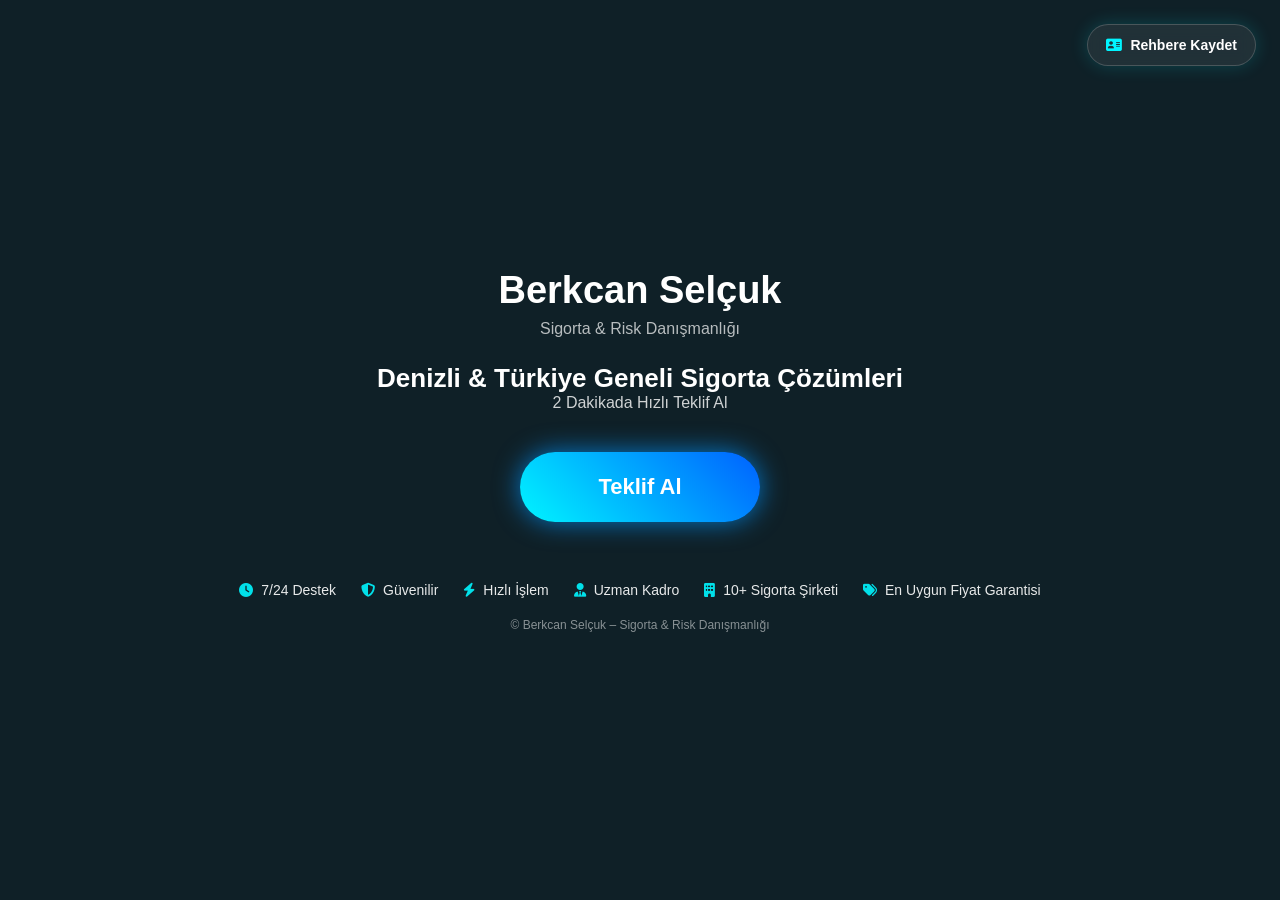
==== index.html @ ac61e5ea "Update index.html" ====
﻿<!DOCTYPE html>
<html lang="tr">
<head>
<meta charset="UTF-8">
<meta name="viewport" content="width=device-width, initial-scale=1.0">
<title>Denizli Sigorta | Berkcan Selçuk</title>

<link rel="stylesheet" href="https://cdnjs.cloudflare.com/ajax/libs/font-awesome/6.5.0/css/all.min.css">

<!-- FACEBOOK PIXEL -->
<script>
!function(f,b,e,v,n,t,s){
if(f.fbq)return;n=f.fbq=function(){n.callMethod?
n.callMethod.apply(n,arguments):n.queue.push(arguments)};
if(!f._fbq)f._fbq=n;n.push=n;n.loaded=!0;n.version='2.0';
n.queue=[];t=b.createElement(e);t.async=!0;
t.src=v;s=b.getElementsByTagName(e)[0];
s.parentNode.insertBefore(t,s)
}(window, document,'script','https://connect.facebook.net/en_US/fbevents.js');

fbq('init', '1232363979021856');
fbq('track', 'PageView');
</script>

<style>
*{margin:0;padding:0;box-sizing:border-box;font-family:'Segoe UI',sans-serif;}
body{
background:#0f2027;
color:#fff;
min-height:100vh;
display:flex;
align-items:center;
justify-content:center;
text-align:center;
overflow:hidden;
}

body::before{
content:"";
position:fixed;
width:200%;
height:200%;
background:url("https://www.transparenttextures.com/patterns/stardust.png");
animation:moveStars 60s linear infinite;
opacity:0.15;
z-index:-1;
}

@keyframes moveStars{
from{transform:translate(0,0);}
to{transform:translate(-500px,-500px);}
}

.container{max-width:850px;padding:20px;}
h1{font-size:38px;margin-bottom:8px;}
.subtitle{opacity:0.7;margin-bottom:25px;}
.main-text{font-size:26px;font-weight:600;}
.small-text{opacity:0.8;margin-bottom:40px;}

.cta{
background:linear-gradient(45deg,#00f5ff,#0061ff);
padding:22px 78px;
border-radius:50px;
font-size:22px;
font-weight:bold;
border:none;
cursor:pointer;
color:white;
box-shadow:0 0 26px rgba(0,150,255,0.75);
animation:pulse 2s infinite;
transition:0.3s;
}

.cta:hover{
transform:translateY(-2px);
box-shadow:0 0 44px rgba(0,150,255,1);
}

@keyframes pulse{
0%{box-shadow:0 0 20px rgba(0,150,255,0.6);}
50%{box-shadow:0 0 40px rgba(0,150,255,1);}
100%{box-shadow:0 0 20px rgba(0,150,255,0.6);}
}

.features{
margin-top:60px;
display:flex;
flex-wrap:wrap;
gap:25px;
justify-content:center;
font-size:14px;
opacity:0.9;
}

.feature i{color:#00f5ff;margin-right:8px;}

.contact{
margin-top:60px;
display:flex;
flex-direction:column;
gap:12px;
font-size:14px;
}

.contact a{
background:rgba(255,255,255,0.08);
padding:10px;
border-radius:12px;
text-decoration:none;
color:#fff;
transition:0.3s;
}

.contact a:hover{
background:rgba(255,255,255,0.2);
}

footer{
margin-top:20px;
opacity:0.5;
font-size:12px;
}

/* MODAL */
.modal{
display:none;
position:fixed;
top:0;left:0;
width:100%;height:100%;
background:rgba(0,0,0,0.7);
backdrop-filter:blur(8px);
justify-content:center;
align-items:center;
z-index:999;
}

.modal-content{
background:rgba(255,255,255,0.08);
padding:40px;
border-radius:25px;
width:90%;
max-width:500px;
animation:fadeIn 0.3s ease;
}

@keyframes fadeIn{
from{opacity:0;transform:scale(0.9);}
to{opacity:1;transform:scale(1);}
}

.options{
display:grid;
gap:12px;
margin-bottom:20px;
}

.option{
background:rgba(255,255,255,0.1);
padding:12px;
border-radius:12px;
cursor:pointer;
transition:0.3s;
}

.option:hover{
background:rgba(255,255,255,0.25);
}

form{
display:none;
flex-direction:column;
gap:12px;
}

input,button{
padding:10px;
border-radius:10px;
border:none;
}

input{
background:rgba(255,255,255,0.1);
color:#fff;
}

form button{
background:#00c6ff;
color:#fff;
font-weight:bold;
cursor:pointer;
}

.action-buttons{
display:flex;
justify-content:center;
align-items:center;
}

.save-contact{
position:fixed;
top:24px;
right:24px;
z-index:10;
background:rgba(255,255,255,0.08);
padding:12px 18px;
border-radius:50px;
font-size:14px;
font-weight:bold;
color:#fff;
text-decoration:none;
border:1px solid rgba(255,255,255,0.18);
box-shadow:0 0 18px rgba(0,245,255,0.18);
transition:0.3s;
backdrop-filter:blur(8px);
}

.save-contact:hover{
background:rgba(255,255,255,0.2);
box-shadow:0 0 26px rgba(0,245,255,0.3);
}

.save-contact i{margin-right:8px;color:#00f5ff;}

@media(max-width:600px){
h1{font-size:32px;}
.main-text{font-size:22px;}
.cta{width:100%;max-width:300px;padding:18px 22px;}
.save-contact{top:14px;right:14px;padding:10px 14px;font-size:13px;}
.features{margin-top:42px;gap:16px;}
}
</style>
</head>

<body>

<a class="save-contact" href="berkcan-selcuk.vcf" type="text/vcard"><i class="fa-solid fa-address-card"></i>Rehbere Kaydet</a>

<div class="container">
<h1>Berkcan Selçuk</h1>
<div class="subtitle">Sigorta & Risk Danışmanlığı</div>
<div class="main-text">Denizli & Türkiye Geneli Sigorta Çözümleri</div>
<div class="small-text">2 Dakikada Hızlı Teklif Al</div>

<div class="action-buttons">
<button class="cta" onclick="openModal()">Teklif Al</button>
</div>

<div class="features">
<div class="feature"><i class="fa-solid fa-clock"></i>7/24 Destek</div>
<div class="feature"><i class="fa-solid fa-shield-halved"></i>Güvenilir</div>
<div class="feature"><i class="fa-solid fa-bolt"></i>Hızlı İşlem</div>
<div class="feature"><i class="fa-solid fa-user-tie"></i>Uzman Kadro</div>
<div class="feature"><i class="fa-solid fa-building"></i>10+ Sigorta Şirketi</div>
<div class="feature"><i class="fa-solid fa-tags"></i>En Uygun Fiyat Garantisi</div>
</div>

<footer>© Berkcan Selçuk – Sigorta & Risk Danışmanlığı</footer>
</div>

<div class="modal" id="modal">
<div class="modal-content">
<h2>Sigorta Türü Seçin</h2>

<div class="options" id="options">
<div class="option" onclick="selectType('Trafik Sigortası')">Trafik</div>
<div class="option" onclick="selectType('Kasko Sigortası')">Kasko</div>
<div class="option" onclick="selectType('Sağlık Sigortası')">Sağlık</div>
<div class="option" onclick="selectType('DASK Sigortası')">DASK</div>
<div class="option" onclick="selectType('Konut Sigortası')">Konut</div>
<div class="option" onclick="selectType('İşyeri Sigortası')">İşyeri</div>
<div class="option" onclick="selectType('Seyahat Sigortası')">Seyahat</div>
</div>

<form id="quoteForm">
<input type="text" id="type" readonly>
<input type="text" id="name" placeholder="Ad Soyad" required>
<input type="tel" id="phone" placeholder="Telefon" required>
<button type="submit">Teklif Gönder</button>
</form>

</div>
</div>

<script>
function openModal(){
document.getElementById("modal").style.display="flex";
}

function selectType(type){
document.getElementById("options").style.display="none";
document.getElementById("quoteForm").style.display="flex";
document.getElementById("type").value=type;
}

document.getElementById("quoteForm").addEventListener("submit",function(e){
e.preventDefault();

let data={
type:document.getElementById("type").value,
name:document.getElementById("name").value,
phone:document.getElementById("phone").value
};

fetch("https://script.google.com/macros/s/AKfycbxEnm7UwTth16zy5wsBfhvTkRuZJsjI1nfrA83HjV_K-Wl0Uk2iXB3iM0anCs28FDVy/exec",{
method:"POST",
mode:"no-cors",
body:JSON.stringify(data)
});

if(typeof fbq === "function"){
fbq('track','Lead');
}

alert("Talebiniz alındı. En kısa sürede dönüş yapılacaktır.");

window.location.href =
"https://wa.me/905459173353?text=" +
encodeURIComponent(data.type + " teklifi almak istiyorum. Ad Soyad: " + data.name + " Telefon: " + data.phone);
});
</script>

</body>
</html>
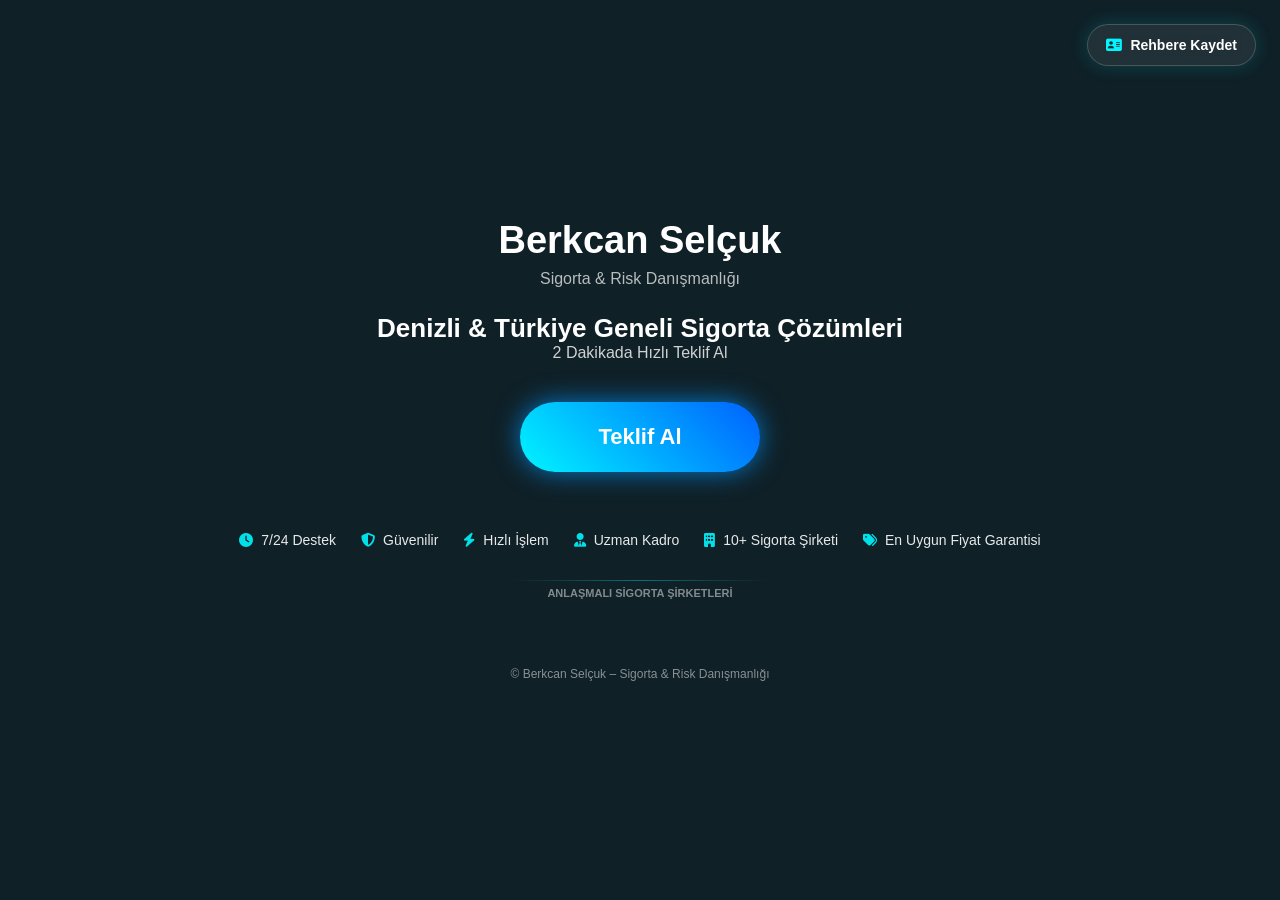
==== commit a07b0514: "Update index.html" ====
--- a/index.html
+++ b/index.html
@@ -194,6 +194,105 @@
 display:flex;
 justify-content:center;
 align-items:center;
+}
+
+.partners{
+margin:32px auto 0;
+width:min(560px,92vw);
+position:relative;
+display:grid;
+justify-items:center;
+gap:6px;
+}
+
+.partners::before{
+content:"";
+width:min(260px,70vw);
+height:1px;
+background:linear-gradient(90deg,rgba(0,245,255,0),rgba(0,245,255,0.38),rgba(0,245,255,0));
+}
+
+.partners strong{
+font-size:11px;
+font-weight:700;
+letter-spacing:0;
+text-transform:uppercase;
+color:rgba(255,255,255,0.48);
+}
+
+.partner-rotator{
+position:relative;
+width:min(390px,90vw);
+height:42px;
+overflow:hidden;
+}
+
+.partner-name{
+position:absolute;
+inset:0;
+display:flex;
+align-items:center;
+justify-content:center;
+font-size:23px;
+font-weight:800;
+letter-spacing:0;
+color:rgba(255,255,255,0.88);
+opacity:0;
+transform:translateY(10px);
+animation:partnerFade 30s infinite;
+}
+
+.partner-name::after{
+content:"";
+position:absolute;
+left:50%;
+bottom:3px;
+width:76px;
+height:2px;
+border-radius:999px;
+background:currentColor;
+opacity:0.56;
+transform:translateX(-50%) scaleX(0.72);
+}
+
+.partner-allianz{color:#007ab3;text-shadow:0 0 14px rgba(0,122,179,0.28);}
+.partner-axa{color:#2f5bea;text-shadow:0 0 14px rgba(47,91,234,0.3);}
+.partner-corpus{color:#6676d8;text-shadow:0 0 14px rgba(102,118,216,0.24);}
+.partner-doga{color:#2fbd68;text-shadow:0 0 14px rgba(47,189,104,0.24);}
+.partner-emaa{color:#cfd8e3;text-shadow:0 0 14px rgba(207,216,227,0.16);}
+.partner-ethica{color:#e84558;text-shadow:0 0 14px rgba(232,69,88,0.24);}
+.partner-hdi{color:#20b36d;text-shadow:0 0 14px rgba(32,179,109,0.24);}
+.partner-hepiyi{color:#a973ff;text-shadow:0 0 14px rgba(169,115,255,0.24);}
+.partner-quick{color:#ef3456;text-shadow:0 0 14px rgba(239,52,86,0.24);}
+.partner-sompo{color:#f47c20;text-shadow:0 0 14px rgba(244,124,32,0.24);}
+.partner-ray{color:#3f8ee8;text-shadow:0 0 14px rgba(63,142,232,0.24);}
+.partner-turkiye{color:#18b6a3;text-shadow:0 0 14px rgba(24,182,163,0.24);}
+.partner-unico{color:#df4e95;text-shadow:0 0 14px rgba(223,78,149,0.22);}
+.partner-zurich{color:#4f9cf0;text-shadow:0 0 14px rgba(79,156,240,0.24);}
+.partner-anadolu{color:#00a7c8;text-shadow:0 0 14px rgba(0,167,200,0.24);}
+
+.partner-name:nth-child(1){animation-delay:0s;}
+.partner-name:nth-child(2){animation-delay:2s;}
+.partner-name:nth-child(3){animation-delay:4s;}
+.partner-name:nth-child(4){animation-delay:6s;}
+.partner-name:nth-child(5){animation-delay:8s;}
+.partner-name:nth-child(6){animation-delay:10s;}
+.partner-name:nth-child(7){animation-delay:12s;}
+.partner-name:nth-child(8){animation-delay:14s;}
+.partner-name:nth-child(9){animation-delay:16s;}
+.partner-name:nth-child(10){animation-delay:18s;}
+.partner-name:nth-child(11){animation-delay:20s;}
+.partner-name:nth-child(12){animation-delay:22s;}
+.partner-name:nth-child(13){animation-delay:24s;}
+.partner-name:nth-child(14){animation-delay:26s;}
+.partner-name:nth-child(15){animation-delay:28s;}
+
+@keyframes partnerFade{
+0%{opacity:0;filter:blur(3px);transform:translateY(10px);}
+3%{opacity:1;filter:blur(0);transform:translateY(0);}
+6%{opacity:1;filter:blur(0);transform:translateY(0);}
+9%{opacity:0;filter:blur(3px);transform:translateY(-10px);}
+100%{opacity:0;filter:blur(3px);transform:translateY(-10px);}
 }
 
 .save-contact{
@@ -227,13 +326,18 @@
 .cta{width:100%;max-width:300px;padding:18px 22px;}
 .save-contact{top:14px;right:14px;padding:10px 14px;font-size:13px;}
 .features{margin-top:42px;gap:16px;}
+.partners{margin-top:26px;gap:5px;}
+.partners strong{font-size:10px;}
+.partner-rotator{height:38px;}
+.partner-name{font-size:19px;}
+.partner-name::after{bottom:2px;width:64px;}
 }
 </style>
 </head>
 
 <body>
 
-<a class="save-contact" href="berkcan-selcuk.vcf" type="text/vcard"><i class="fa-solid fa-address-card"></i>Rehbere Kaydet</a>
+<a class="save-contact" href="data:text/vcard;charset=utf-8,BEGIN:VCARD%0AVERSION:3.0%0AN:Sel%C3%A7uk;Berkcan;;;%0AFN:Berkcan%20Sel%C3%A7uk%0AORG:Berkcan%20Sigorta%0ATITLE:Sigortac%C4%B1%0ATEL;TYPE=CELL,VOICE:+905459173353%0AURL:https://berkcansigorta.com%0ANOTE:Sigortac%C4%B1%0AEND:VCARD" type="text/vcard"><i class="fa-solid fa-address-card"></i>Rehbere Kaydet</a>
 
 <div class="container">
 <h1>Berkcan Selçuk</h1>
@@ -252,6 +356,27 @@
 <div class="feature"><i class="fa-solid fa-user-tie"></i>Uzman Kadro</div>
 <div class="feature"><i class="fa-solid fa-building"></i>10+ Sigorta Şirketi</div>
 <div class="feature"><i class="fa-solid fa-tags"></i>En Uygun Fiyat Garantisi</div>
+</div>
+
+<div class="partners" aria-label="Anlaşmalı sigorta şirketleri">
+<strong>Anlaşmalı Sigorta Şirketleri</strong>
+<div class="partner-rotator">
+<span class="partner-name partner-allianz">Allianz Sigorta</span>
+<span class="partner-name partner-axa">AXA Sigorta</span>
+<span class="partner-name partner-corpus">Corpus Sigorta</span>
+<span class="partner-name partner-doga">Doğa Sigorta</span>
+<span class="partner-name partner-emaa">Emaa Sigorta</span>
+<span class="partner-name partner-ethica">Ethica Sigorta</span>
+<span class="partner-name partner-hdi">HDI Sigorta</span>
+<span class="partner-name partner-hepiyi">Hepiyi Sigorta</span>
+<span class="partner-name partner-quick">Quick Sigorta</span>
+<span class="partner-name partner-sompo">Sompo Sigorta</span>
+<span class="partner-name partner-ray">Ray Sigorta</span>
+<span class="partner-name partner-turkiye">Türkiye Katılım</span>
+<span class="partner-name partner-unico">Unico Sigorta</span>
+<span class="partner-name partner-zurich">Zurich Sigorta</span>
+<span class="partner-name partner-anadolu">Anadolu Sigorta</span>
+</div>
 </div>
 
 <footer>© Berkcan Selçuk – Sigorta & Risk Danışmanlığı</footer>
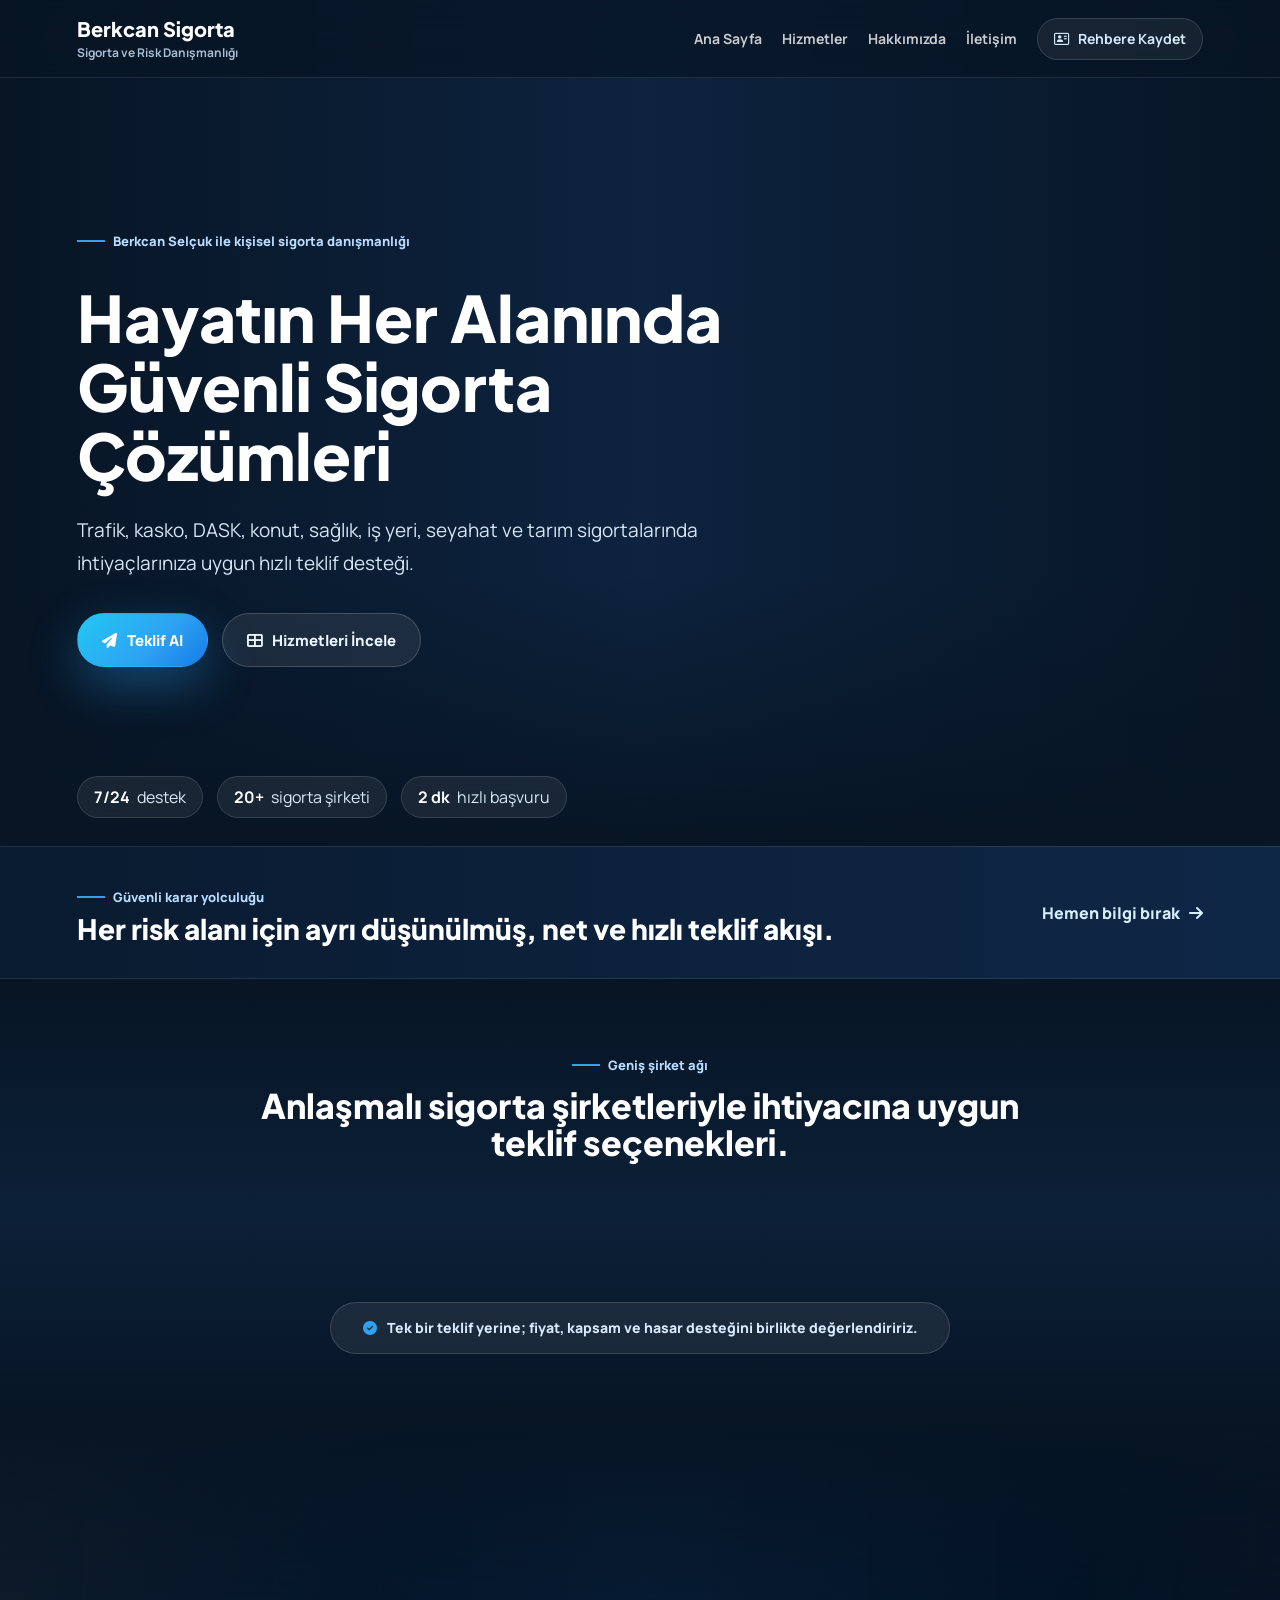
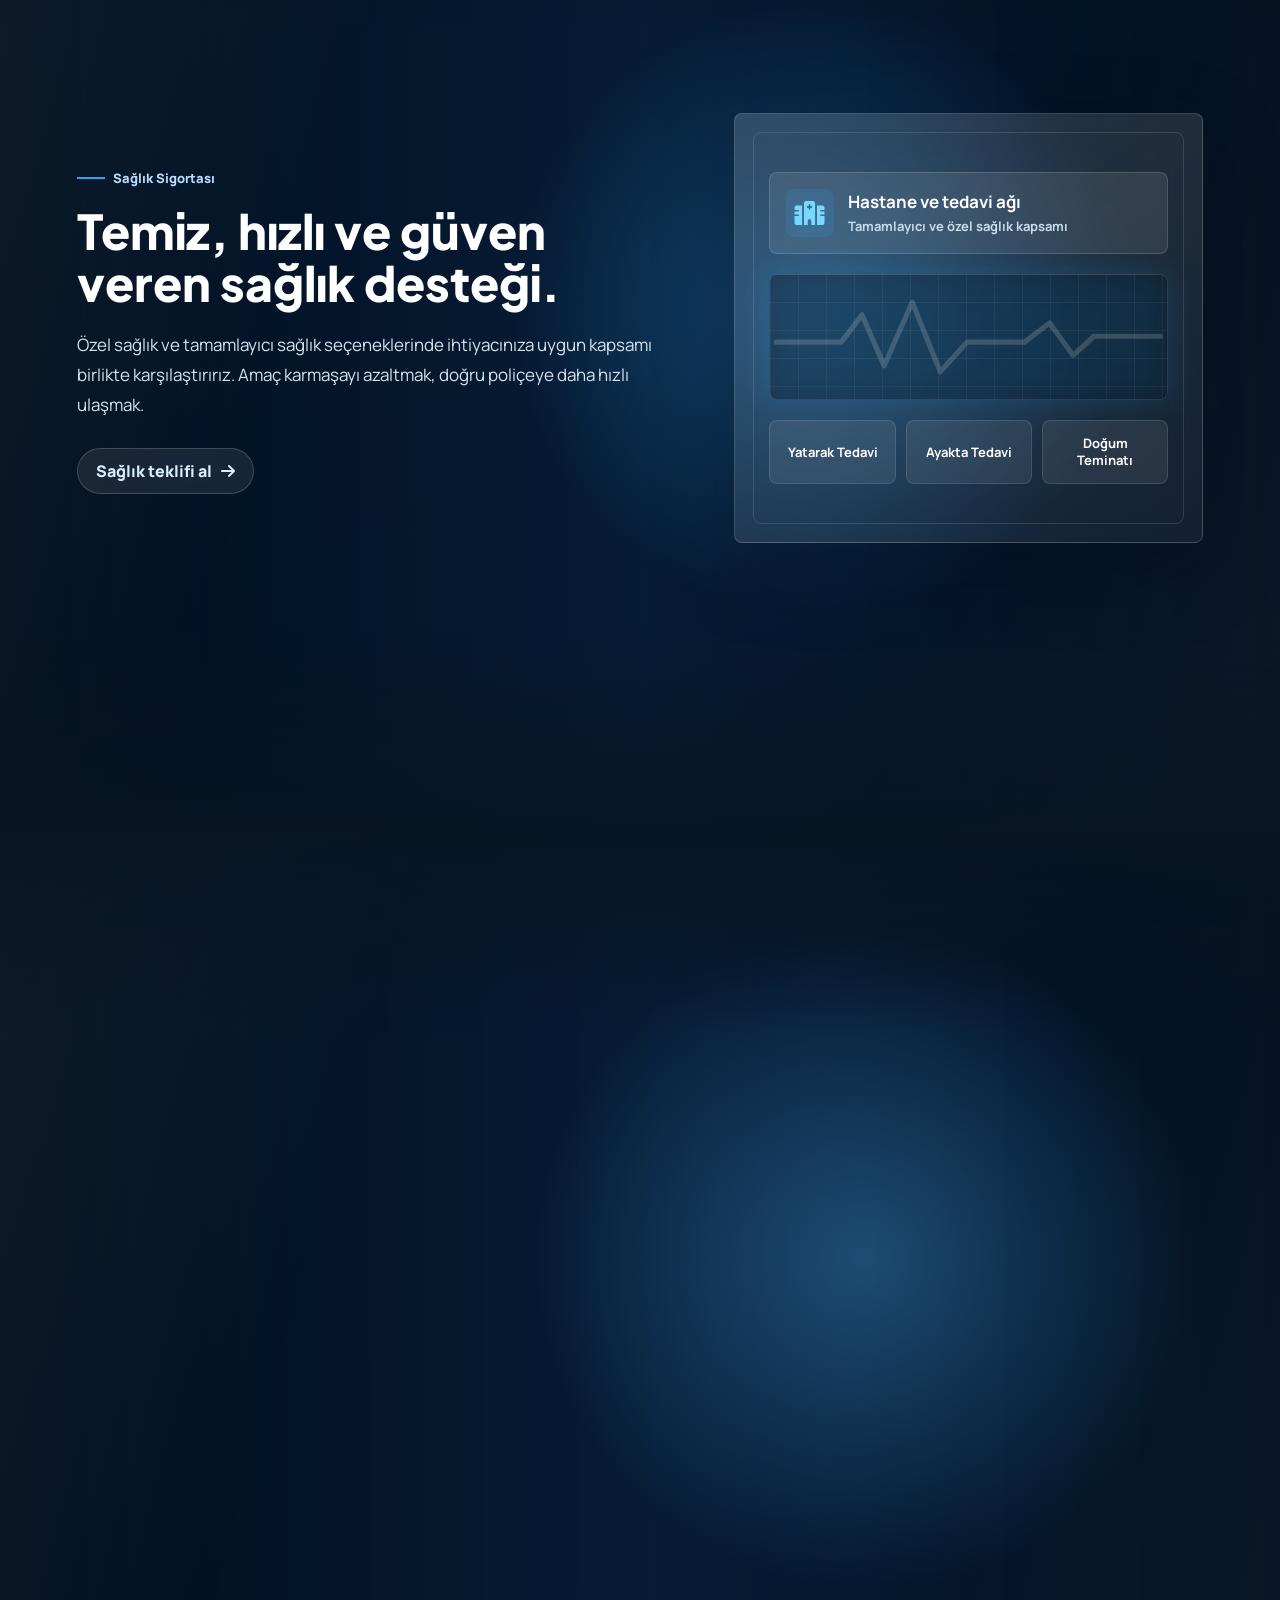
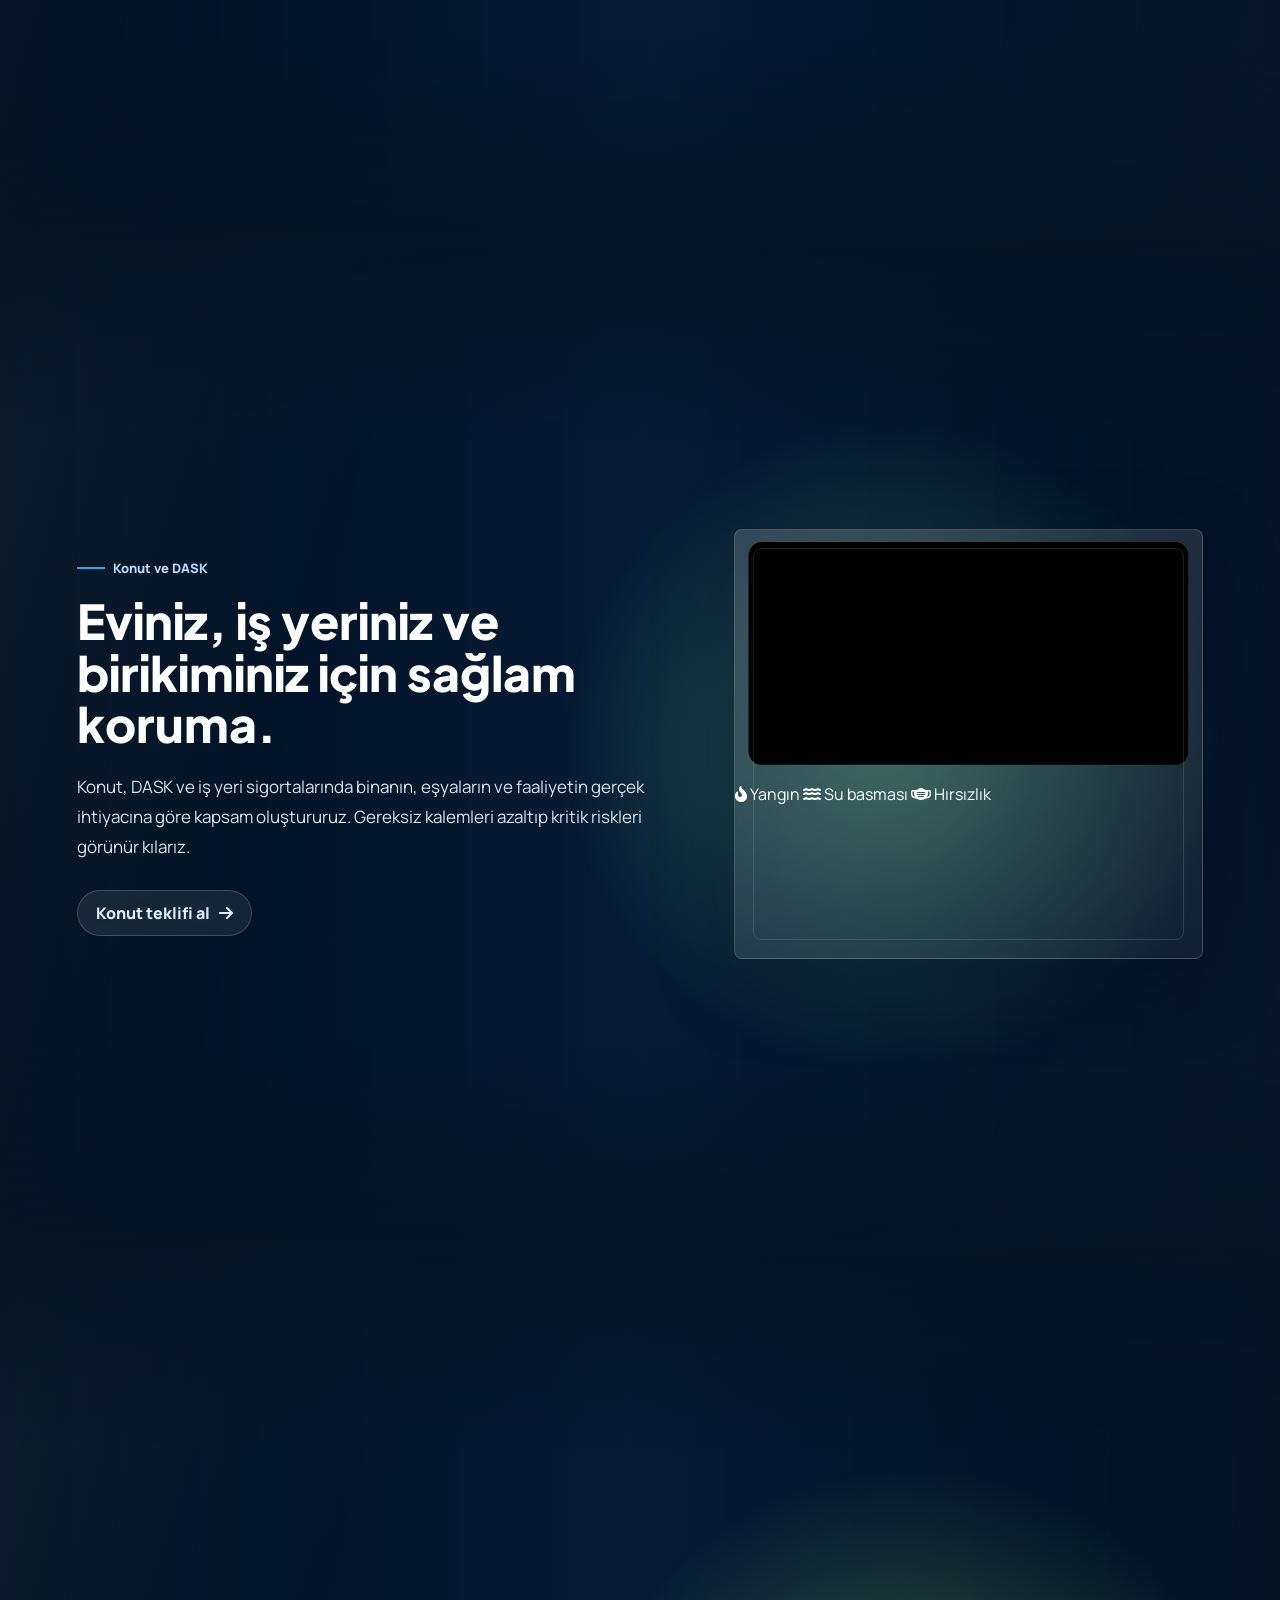
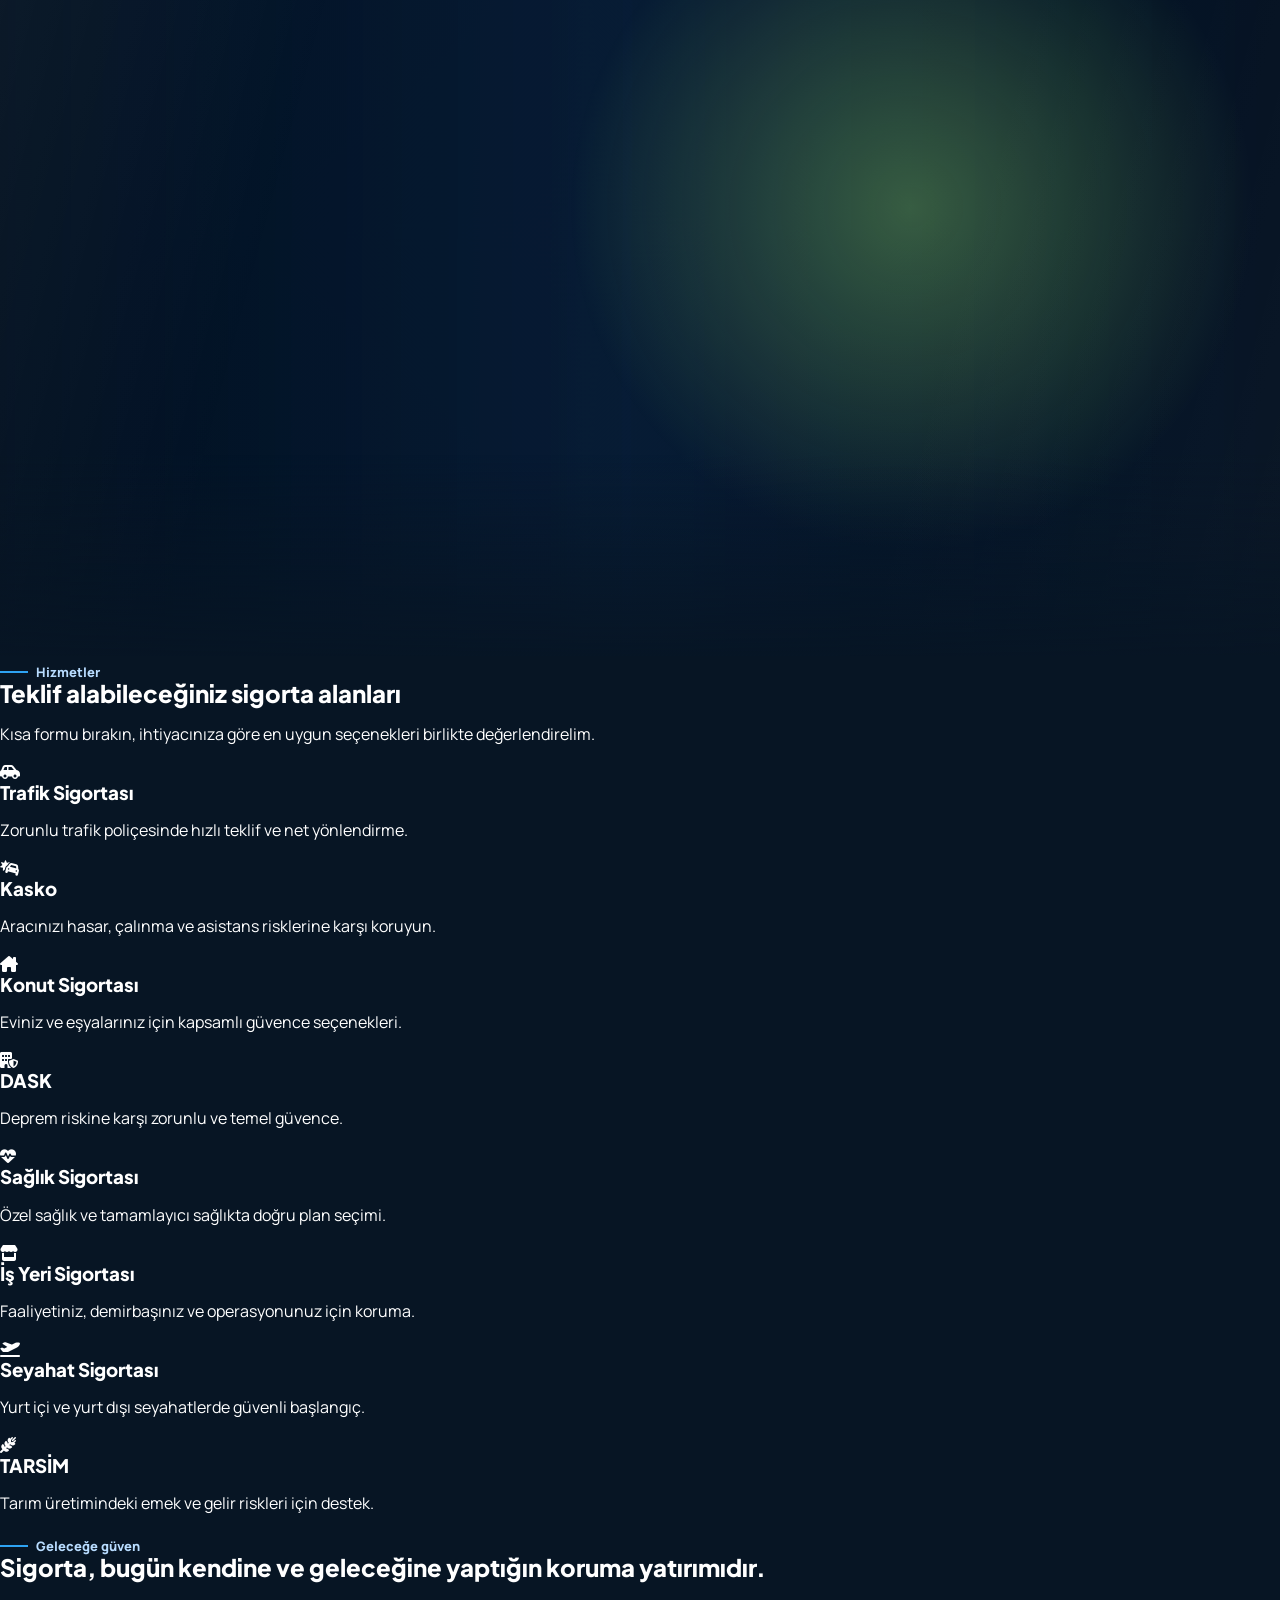
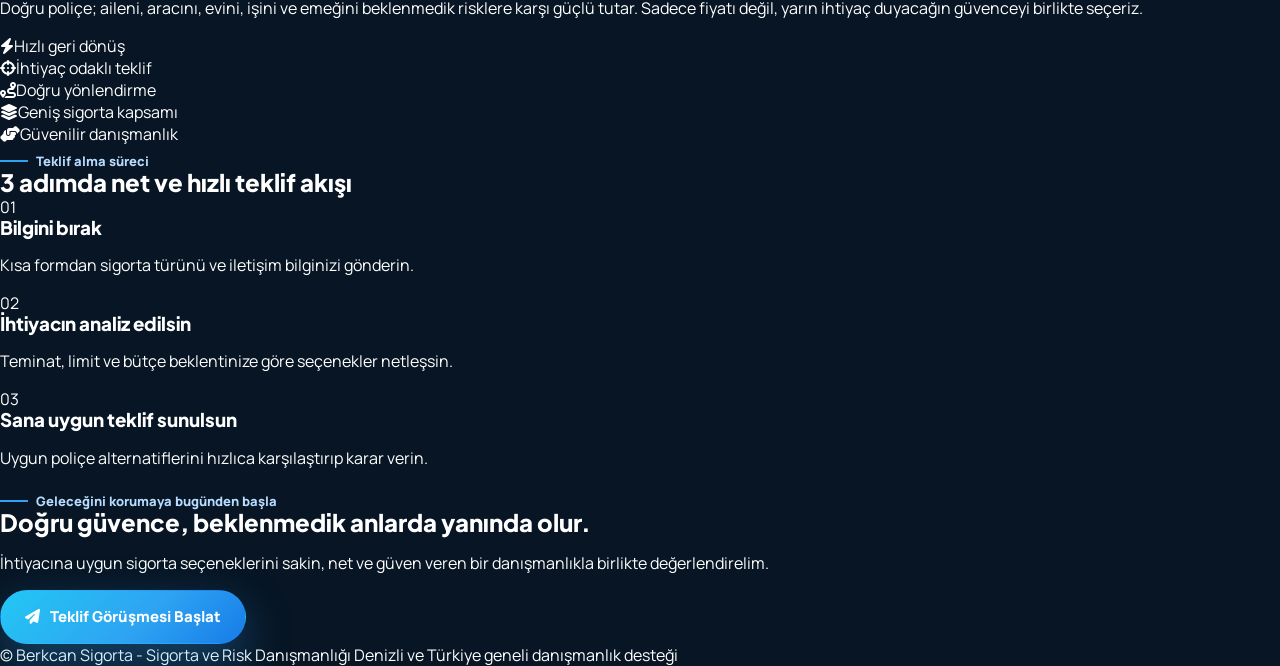
==== commit c05735e3: "Premium Berkcan Sigorta sitesini yayına al" ====
--- a/index.html
+++ b/index.html
@@ -1,448 +1,364 @@
-﻿<!DOCTYPE html>
-<html lang="tr">
+<!DOCTYPE html>
+<html lang="tr" class="no-js">
 <head>
-<meta charset="UTF-8">
-<meta name="viewport" content="width=device-width, initial-scale=1.0">
-<title>Denizli Sigorta | Berkcan Selçuk</title>
-
-<link rel="stylesheet" href="https://cdnjs.cloudflare.com/ajax/libs/font-awesome/6.5.0/css/all.min.css">
-
-<!-- FACEBOOK PIXEL -->
-<script>
-!function(f,b,e,v,n,t,s){
-if(f.fbq)return;n=f.fbq=function(){n.callMethod?
-n.callMethod.apply(n,arguments):n.queue.push(arguments)};
-if(!f._fbq)f._fbq=n;n.push=n;n.loaded=!0;n.version='2.0';
-n.queue=[];t=b.createElement(e);t.async=!0;
-t.src=v;s=b.getElementsByTagName(e)[0];
-s.parentNode.insertBefore(t,s)
-}(window, document,'script','https://connect.facebook.net/en_US/fbevents.js');
-
-fbq('init', '1232363979021856');
-fbq('track', 'PageView');
-</script>
-
-<style>
-*{margin:0;padding:0;box-sizing:border-box;font-family:'Segoe UI',sans-serif;}
-body{
-background:#0f2027;
-color:#fff;
-min-height:100vh;
-display:flex;
-align-items:center;
-justify-content:center;
-text-align:center;
-overflow:hidden;
-}
-
-body::before{
-content:"";
-position:fixed;
-width:200%;
-height:200%;
-background:url("https://www.transparenttextures.com/patterns/stardust.png");
-animation:moveStars 60s linear infinite;
-opacity:0.15;
-z-index:-1;
-}
-
-@keyframes moveStars{
-from{transform:translate(0,0);}
-to{transform:translate(-500px,-500px);}
-}
-
-.container{max-width:850px;padding:20px;}
-h1{font-size:38px;margin-bottom:8px;}
-.subtitle{opacity:0.7;margin-bottom:25px;}
-.main-text{font-size:26px;font-weight:600;}
-.small-text{opacity:0.8;margin-bottom:40px;}
-
-.cta{
-background:linear-gradient(45deg,#00f5ff,#0061ff);
-padding:22px 78px;
-border-radius:50px;
-font-size:22px;
-font-weight:bold;
-border:none;
-cursor:pointer;
-color:white;
-box-shadow:0 0 26px rgba(0,150,255,0.75);
-animation:pulse 2s infinite;
-transition:0.3s;
-}
-
-.cta:hover{
-transform:translateY(-2px);
-box-shadow:0 0 44px rgba(0,150,255,1);
-}
-
-@keyframes pulse{
-0%{box-shadow:0 0 20px rgba(0,150,255,0.6);}
-50%{box-shadow:0 0 40px rgba(0,150,255,1);}
-100%{box-shadow:0 0 20px rgba(0,150,255,0.6);}
-}
-
-.features{
-margin-top:60px;
-display:flex;
-flex-wrap:wrap;
-gap:25px;
-justify-content:center;
-font-size:14px;
-opacity:0.9;
-}
-
-.feature i{color:#00f5ff;margin-right:8px;}
-
-.contact{
-margin-top:60px;
-display:flex;
-flex-direction:column;
-gap:12px;
-font-size:14px;
-}
-
-.contact a{
-background:rgba(255,255,255,0.08);
-padding:10px;
-border-radius:12px;
-text-decoration:none;
-color:#fff;
-transition:0.3s;
-}
-
-.contact a:hover{
-background:rgba(255,255,255,0.2);
-}
-
-footer{
-margin-top:20px;
-opacity:0.5;
-font-size:12px;
-}
-
-/* MODAL */
-.modal{
-display:none;
-position:fixed;
-top:0;left:0;
-width:100%;height:100%;
-background:rgba(0,0,0,0.7);
-backdrop-filter:blur(8px);
-justify-content:center;
-align-items:center;
-z-index:999;
-}
-
-.modal-content{
-background:rgba(255,255,255,0.08);
-padding:40px;
-border-radius:25px;
-width:90%;
-max-width:500px;
-animation:fadeIn 0.3s ease;
-}
-
-@keyframes fadeIn{
-from{opacity:0;transform:scale(0.9);}
-to{opacity:1;transform:scale(1);}
-}
-
-.options{
-display:grid;
-gap:12px;
-margin-bottom:20px;
-}
-
-.option{
-background:rgba(255,255,255,0.1);
-padding:12px;
-border-radius:12px;
-cursor:pointer;
-transition:0.3s;
-}
-
-.option:hover{
-background:rgba(255,255,255,0.25);
-}
-
-form{
-display:none;
-flex-direction:column;
-gap:12px;
-}
-
-input,button{
-padding:10px;
-border-radius:10px;
-border:none;
-}
-
-input{
-background:rgba(255,255,255,0.1);
-color:#fff;
-}
-
-form button{
-background:#00c6ff;
-color:#fff;
-font-weight:bold;
-cursor:pointer;
-}
-
-.action-buttons{
-display:flex;
-justify-content:center;
-align-items:center;
-}
-
-.partners{
-margin:32px auto 0;
-width:min(560px,92vw);
-position:relative;
-display:grid;
-justify-items:center;
-gap:6px;
-}
-
-.partners::before{
-content:"";
-width:min(260px,70vw);
-height:1px;
-background:linear-gradient(90deg,rgba(0,245,255,0),rgba(0,245,255,0.38),rgba(0,245,255,0));
-}
-
-.partners strong{
-font-size:11px;
-font-weight:700;
-letter-spacing:0;
-text-transform:uppercase;
-color:rgba(255,255,255,0.48);
-}
-
-.partner-rotator{
-position:relative;
-width:min(390px,90vw);
-height:42px;
-overflow:hidden;
-}
-
-.partner-name{
-position:absolute;
-inset:0;
-display:flex;
-align-items:center;
-justify-content:center;
-font-size:23px;
-font-weight:800;
-letter-spacing:0;
-color:rgba(255,255,255,0.88);
-opacity:0;
-transform:translateY(10px);
-animation:partnerFade 30s infinite;
-}
-
-.partner-name::after{
-content:"";
-position:absolute;
-left:50%;
-bottom:3px;
-width:76px;
-height:2px;
-border-radius:999px;
-background:currentColor;
-opacity:0.56;
-transform:translateX(-50%) scaleX(0.72);
-}
-
-.partner-allianz{color:#007ab3;text-shadow:0 0 14px rgba(0,122,179,0.28);}
-.partner-axa{color:#2f5bea;text-shadow:0 0 14px rgba(47,91,234,0.3);}
-.partner-corpus{color:#6676d8;text-shadow:0 0 14px rgba(102,118,216,0.24);}
-.partner-doga{color:#2fbd68;text-shadow:0 0 14px rgba(47,189,104,0.24);}
-.partner-emaa{color:#cfd8e3;text-shadow:0 0 14px rgba(207,216,227,0.16);}
-.partner-ethica{color:#e84558;text-shadow:0 0 14px rgba(232,69,88,0.24);}
-.partner-hdi{color:#20b36d;text-shadow:0 0 14px rgba(32,179,109,0.24);}
-.partner-hepiyi{color:#a973ff;text-shadow:0 0 14px rgba(169,115,255,0.24);}
-.partner-quick{color:#ef3456;text-shadow:0 0 14px rgba(239,52,86,0.24);}
-.partner-sompo{color:#f47c20;text-shadow:0 0 14px rgba(244,124,32,0.24);}
-.partner-ray{color:#3f8ee8;text-shadow:0 0 14px rgba(63,142,232,0.24);}
-.partner-turkiye{color:#18b6a3;text-shadow:0 0 14px rgba(24,182,163,0.24);}
-.partner-unico{color:#df4e95;text-shadow:0 0 14px rgba(223,78,149,0.22);}
-.partner-zurich{color:#4f9cf0;text-shadow:0 0 14px rgba(79,156,240,0.24);}
-.partner-anadolu{color:#00a7c8;text-shadow:0 0 14px rgba(0,167,200,0.24);}
-
-.partner-name:nth-child(1){animation-delay:0s;}
-.partner-name:nth-child(2){animation-delay:2s;}
-.partner-name:nth-child(3){animation-delay:4s;}
-.partner-name:nth-child(4){animation-delay:6s;}
-.partner-name:nth-child(5){animation-delay:8s;}
-.partner-name:nth-child(6){animation-delay:10s;}
-.partner-name:nth-child(7){animation-delay:12s;}
-.partner-name:nth-child(8){animation-delay:14s;}
-.partner-name:nth-child(9){animation-delay:16s;}
-.partner-name:nth-child(10){animation-delay:18s;}
-.partner-name:nth-child(11){animation-delay:20s;}
-.partner-name:nth-child(12){animation-delay:22s;}
-.partner-name:nth-child(13){animation-delay:24s;}
-.partner-name:nth-child(14){animation-delay:26s;}
-.partner-name:nth-child(15){animation-delay:28s;}
-
-@keyframes partnerFade{
-0%{opacity:0;filter:blur(3px);transform:translateY(10px);}
-3%{opacity:1;filter:blur(0);transform:translateY(0);}
-6%{opacity:1;filter:blur(0);transform:translateY(0);}
-9%{opacity:0;filter:blur(3px);transform:translateY(-10px);}
-100%{opacity:0;filter:blur(3px);transform:translateY(-10px);}
-}
-
-.save-contact{
-position:fixed;
-top:24px;
-right:24px;
-z-index:10;
-background:rgba(255,255,255,0.08);
-padding:12px 18px;
-border-radius:50px;
-font-size:14px;
-font-weight:bold;
-color:#fff;
-text-decoration:none;
-border:1px solid rgba(255,255,255,0.18);
-box-shadow:0 0 18px rgba(0,245,255,0.18);
-transition:0.3s;
-backdrop-filter:blur(8px);
-}
-
-.save-contact:hover{
-background:rgba(255,255,255,0.2);
-box-shadow:0 0 26px rgba(0,245,255,0.3);
-}
-
-.save-contact i{margin-right:8px;color:#00f5ff;}
-
-@media(max-width:600px){
-h1{font-size:32px;}
-.main-text{font-size:22px;}
-.cta{width:100%;max-width:300px;padding:18px 22px;}
-.save-contact{top:14px;right:14px;padding:10px 14px;font-size:13px;}
-.features{margin-top:42px;gap:16px;}
-.partners{margin-top:26px;gap:5px;}
-.partners strong{font-size:10px;}
-.partner-rotator{height:38px;}
-.partner-name{font-size:19px;}
-.partner-name::after{bottom:2px;width:64px;}
-}
-</style>
+  <meta charset="UTF-8">
+  <meta name="viewport" content="width=device-width, initial-scale=1.0">
+  <title>Berkcan Sigorta | Premium Sigorta Çözümleri</title>
+  <meta name="description" content="Berkcan Sigorta ile trafik, kasko, DASK, konut, sağlık, iş yeri, seyahat ve tarım sigortalarında hızlı teklif desteği.">
+  <link rel="preconnect" href="https://fonts.googleapis.com">
+  <link rel="preconnect" href="https://fonts.gstatic.com" crossorigin>
+  <link href="https://fonts.googleapis.com/css2?family=Manrope:wght@400;500;600;700;800&family=Plus+Jakarta+Sans:wght@600;700;800&display=swap" rel="stylesheet">
+  <link rel="stylesheet" href="https://cdnjs.cloudflare.com/ajax/libs/font-awesome/6.5.0/css/all.min.css">
+  <link rel="stylesheet" href="assets/site.css">
 </head>
-
-<body>
-
-<a class="save-contact" href="data:text/vcard;charset=utf-8,BEGIN:VCARD%0AVERSION:3.0%0AN:Sel%C3%A7uk;Berkcan;;;%0AFN:Berkcan%20Sel%C3%A7uk%0AORG:Berkcan%20Sigorta%0ATITLE:Sigortac%C4%B1%0ATEL;TYPE=CELL,VOICE:+905459173353%0AURL:https://berkcansigorta.com%0ANOTE:Sigortac%C4%B1%0AEND:VCARD" type="text/vcard"><i class="fa-solid fa-address-card"></i>Rehbere Kaydet</a>
-
-<div class="container">
-<h1>Berkcan Selçuk</h1>
-<div class="subtitle">Sigorta & Risk Danışmanlığı</div>
-<div class="main-text">Denizli & Türkiye Geneli Sigorta Çözümleri</div>
-<div class="small-text">2 Dakikada Hızlı Teklif Al</div>
-
-<div class="action-buttons">
-<button class="cta" onclick="openModal()">Teklif Al</button>
-</div>
-
-<div class="features">
-<div class="feature"><i class="fa-solid fa-clock"></i>7/24 Destek</div>
-<div class="feature"><i class="fa-solid fa-shield-halved"></i>Güvenilir</div>
-<div class="feature"><i class="fa-solid fa-bolt"></i>Hızlı İşlem</div>
-<div class="feature"><i class="fa-solid fa-user-tie"></i>Uzman Kadro</div>
-<div class="feature"><i class="fa-solid fa-building"></i>10+ Sigorta Şirketi</div>
-<div class="feature"><i class="fa-solid fa-tags"></i>En Uygun Fiyat Garantisi</div>
-</div>
-
-<div class="partners" aria-label="Anlaşmalı sigorta şirketleri">
-<strong>Anlaşmalı Sigorta Şirketleri</strong>
-<div class="partner-rotator">
-<span class="partner-name partner-allianz">Allianz Sigorta</span>
-<span class="partner-name partner-axa">AXA Sigorta</span>
-<span class="partner-name partner-corpus">Corpus Sigorta</span>
-<span class="partner-name partner-doga">Doğa Sigorta</span>
-<span class="partner-name partner-emaa">Emaa Sigorta</span>
-<span class="partner-name partner-ethica">Ethica Sigorta</span>
-<span class="partner-name partner-hdi">HDI Sigorta</span>
-<span class="partner-name partner-hepiyi">Hepiyi Sigorta</span>
-<span class="partner-name partner-quick">Quick Sigorta</span>
-<span class="partner-name partner-sompo">Sompo Sigorta</span>
-<span class="partner-name partner-ray">Ray Sigorta</span>
-<span class="partner-name partner-turkiye">Türkiye Katılım</span>
-<span class="partner-name partner-unico">Unico Sigorta</span>
-<span class="partner-name partner-zurich">Zurich Sigorta</span>
-<span class="partner-name partner-anadolu">Anadolu Sigorta</span>
-</div>
-</div>
-
-<footer>© Berkcan Selçuk – Sigorta & Risk Danışmanlığı</footer>
-</div>
-
-<div class="modal" id="modal">
-<div class="modal-content">
-<h2>Sigorta Türü Seçin</h2>
-
-<div class="options" id="options">
-<div class="option" onclick="selectType('Trafik Sigortası')">Trafik</div>
-<div class="option" onclick="selectType('Kasko Sigortası')">Kasko</div>
-<div class="option" onclick="selectType('Sağlık Sigortası')">Sağlık</div>
-<div class="option" onclick="selectType('DASK Sigortası')">DASK</div>
-<div class="option" onclick="selectType('Konut Sigortası')">Konut</div>
-<div class="option" onclick="selectType('İşyeri Sigortası')">İşyeri</div>
-<div class="option" onclick="selectType('Seyahat Sigortası')">Seyahat</div>
-</div>
-
-<form id="quoteForm">
-<input type="text" id="type" readonly>
-<input type="text" id="name" placeholder="Ad Soyad" required>
-<input type="tel" id="phone" placeholder="Telefon" required>
-<button type="submit">Teklif Gönder</button>
-</form>
-
-</div>
-</div>
-
-<script>
-function openModal(){
-document.getElementById("modal").style.display="flex";
-}
-
-function selectType(type){
-document.getElementById("options").style.display="none";
-document.getElementById("quoteForm").style.display="flex";
-document.getElementById("type").value=type;
-}
-
-document.getElementById("quoteForm").addEventListener("submit",function(e){
-e.preventDefault();
-
-let data={
-type:document.getElementById("type").value,
-name:document.getElementById("name").value,
-phone:document.getElementById("phone").value
-};
-
-fetch("https://script.google.com/macros/s/AKfycbxEnm7UwTth16zy5wsBfhvTkRuZJsjI1nfrA83HjV_K-Wl0Uk2iXB3iM0anCs28FDVy/exec",{
-method:"POST",
-mode:"no-cors",
-body:JSON.stringify(data)
-});
-
-if(typeof fbq === "function"){
-fbq('track','Lead');
-}
-
-alert("Talebiniz alındı. En kısa sürede dönüş yapılacaktır.");
-
-window.location.href =
-"https://wa.me/905459173353?text=" +
-encodeURIComponent(data.type + " teklifi almak istiyorum. Ad Soyad: " + data.name + " Telefon: " + data.phone);
-});
-</script>
-
+<body data-page="home">
+  <header class="site-header" data-header>
+    <a class="brand" href="index.html" aria-label="Berkcan Sigorta ana sayfa">
+      <span class="brand-word">Berkcan Sigorta</span>
+      <span class="brand-line">Sigorta ve Risk Danışmanlığı</span>
+    </a>
+    <button class="nav-toggle" type="button" aria-label="Menüyü aç" data-nav-toggle>
+      <span></span>
+      <span></span>
+      <span></span>
+    </button>
+    <nav class="main-nav" data-nav>
+      <a href="index.html">Ana Sayfa</a>
+      <a href="#hizmetler">Hizmetler</a>
+      <a href="about.html">Hakkımızda</a>
+      <a href="contact.html">İletişim</a>
+      <a class="nav-contact" href="data:text/vcard;charset=utf-8,BEGIN:VCARD%0AVERSION:3.0%0AN:Sel%C3%A7uk;Berkcan;;;%0AFN:Berkcan%20Sel%C3%A7uk%0AORG:Berkcan%20Sigorta%0ATITLE:Sigorta%20Dan%C4%B1%C5%9Fman%C4%B1%0ATEL;TYPE=CELL:%2B905459173353%0AEMAIL:info@berkcansigorta.com%0AURL:https://berkcansigorta.com%0ANOTE:Sigortac%C4%B1%20-%20trafik%2C%20kasko%2C%20DASK%2C%20konut%2C%20sa%C4%9Fl%C4%B1k%20ve%20i%C5%9F%20yeri%20sigortas%C4%B1.%0AEND:VCARD">
+        <i class="fa-regular fa-address-card"></i>
+        Rehbere Kaydet
+      </a>
+    </nav>
+  </header>
+
+  <main>
+    <section class="hero">
+      <div class="hero-backdrop" aria-hidden="true"></div>
+      <div class="hero-content reveal">
+        <p class="eyebrow">Berkcan Selçuk ile kişisel sigorta danışmanlığı</p>
+        <h1>Hayatın Her Alanında Güvenli Sigorta Çözümleri</h1>
+        <p class="hero-copy">Trafik, kasko, DASK, konut, sağlık, iş yeri, seyahat ve tarım sigortalarında ihtiyaçlarınıza uygun hızlı teklif desteği.</p>
+        <div class="hero-actions">
+          <a class="btn primary" href="contact.html#teklif">
+            <i class="fa-solid fa-paper-plane"></i>
+            Teklif Al
+          </a>
+          <a class="btn secondary" href="#hizmetler">
+            <i class="fa-solid fa-table-cells-large"></i>
+            Hizmetleri İncele
+          </a>
+        </div>
+      </div>
+      <div class="hero-proof reveal">
+        <span><strong>7/24</strong> destek</span>
+        <span><strong>20+</strong> sigorta şirketi</span>
+        <span><strong>2 dk</strong> hızlı başvuru</span>
+      </div>
+    </section>
+
+    <section class="intro-strip">
+      <div>
+        <span class="strip-kicker">Güvenli karar yolculuğu</span>
+        <h2>Her risk alanı için ayrı düşünülmüş, net ve hızlı teklif akışı.</h2>
+      </div>
+      <a class="text-link" href="contact.html#teklif">Hemen bilgi bırak <i class="fa-solid fa-arrow-right"></i></a>
+    </section>
+
+    <section class="company-network" aria-label="Anlaşmalı sigorta şirketleri">
+      <div class="company-copy reveal">
+        <span class="eyebrow">Geniş şirket ağı</span>
+        <h2>Anlaşmalı sigorta şirketleriyle ihtiyacına uygun teklif seçenekleri.</h2>
+      </div>
+      <div class="company-rotator" aria-hidden="true">
+        <div class="company-track">
+          <span class="brand-chip" style="--brand:#00008F;">Axa Sigorta</span>
+          <span class="brand-chip" style="--brand:#003781;">Allianz Sigorta</span>
+          <span class="brand-chip" style="--brand:#E31E24;">Sompo Sigorta</span>
+          <span class="brand-chip" style="--brand:#F58220;">Corpus Sigorta</span>
+          <span class="brand-chip" style="--brand:#22A447;">Doğa Sigorta</span>
+          <span class="brand-chip" style="--brand:#1C75BC;">Emaa Sigorta</span>
+          <span class="brand-chip" style="--brand:#7B2CBF;">Ethica Sigorta</span>
+          <span class="brand-chip" style="--brand:#E30613;">Hdi Sigorta</span>
+          <span class="brand-chip" style="--brand:#00A651;">Hepiyi Sigorta</span>
+          <span class="brand-chip" style="--brand:#F7941D;">Quick Sigorta</span>
+          <span class="brand-chip" style="--brand:#F58220;">Ray Sigorta</span>
+          <span class="brand-chip" style="--brand:#009879;">Türkiye Katılım</span>
+          <span class="brand-chip" style="--brand:#D71920;">Unico Sigorta</span>
+          <span class="brand-chip" style="--brand:#006AA6;">Zurich Sigorta</span>
+          <span class="brand-chip" style="--brand:#005BAA;">Anadolu Sigorta</span>
+        </div>
+      </div>
+      <div class="company-note reveal">
+        <i class="fa-solid fa-circle-check"></i>
+        <span>Tek bir teklif yerine; fiyat, kapsam ve hasar desteğini birlikte değerlendiririz.</span>
+      </div>
+    </section>
+
+    <section class="story-scene health-scene" style="--scene-image:url('https://images.unsplash.com/photo-1519494026892-80bbd2d6fd0d?auto=format&fit=crop&w=1800&q=82'); --scene-accent:#2EA3F2;">
+      <div class="scene-inner">
+        <div class="scene-copy reveal">
+          <span class="scene-label">Sağlık Sigortası</span>
+          <h2>Temiz, hızlı ve güven veren sağlık desteği.</h2>
+          <p>Özel sağlık ve tamamlayıcı sağlık seçeneklerinde ihtiyacınıza uygun kapsamı birlikte karşılaştırırız. Amaç karmaşayı azaltmak, doğru poliçeye daha hızlı ulaşmak.</p>
+          <a class="scene-cta" href="contact.html?type=Sağlık%20Sigortası#teklif">Sağlık teklifi al <i class="fa-solid fa-arrow-right"></i></a>
+        </div>
+        <div class="scene-visual reveal" aria-hidden="true">
+          <div class="monitor-panel health-monitor">
+            <div class="hospital-sign">
+              <i class="fa-solid fa-hospital"></i>
+              <div>
+                <strong>Hastane ve tedavi ağı</strong>
+                <span>Tamamlayıcı ve özel sağlık kapsamı</span>
+              </div>
+            </div>
+            <svg class="pulse-line" viewBox="0 0 520 130" role="img" aria-label="Hareketli kalp ritmi">
+              <polyline class="pulse-track" points="0,72 88,72 116,35 146,104 184,18 222,112 258,72 336,72 370,46 402,90 430,64 520,64"></polyline>
+              <polyline class="pulse-active" points="0,72 88,72 116,35 146,104 184,18 222,112 258,72 336,72 370,46 402,90 430,64 520,64"></polyline>
+            </svg>
+            <div class="metric-grid health-metrics">
+              <b>Yatarak Tedavi</b>
+              <b>Ayakta Tedavi</b>
+              <b>Doğum Teminatı</b>
+            </div>
+          </div>
+        </div>
+      </div>
+    </section>
+
+    <section class="story-scene car-scene" style="--scene-image:url('https://images.unsplash.com/photo-1449965408869-eaa3f722e40d?auto=format&fit=crop&w=1800&q=82'); --scene-accent:#4BB3FD;">
+      <div class="scene-inner">
+        <div class="scene-copy reveal">
+          <span class="scene-label">Trafik ve Kasko</span>
+          <h2>Yolda kontrol, hasarda hızlı yönlendirme.</h2>
+          <p>Trafik sigortası ve kasko tekliflerinde fiyat, teminat ve güvenilir şirket seçeneklerini birlikte değerlendiririz. Sadece fiyat değil, ihtiyaç anındaki destek de önemlidir.</p>
+          <a class="scene-cta" href="contact.html?type=Kasko#teklif">Araç teklifi al <i class="fa-solid fa-arrow-right"></i></a>
+        </div>
+        <div class="scene-visual road-visual reveal" aria-hidden="true">
+          <div class="traffic-road">
+            <span class="road-line"></span>
+            <span class="traffic-car car-a"></span>
+            <span class="traffic-car car-b"></span>
+            <span class="traffic-car car-c"></span>
+            <span class="traffic-car car-d"></span>
+          </div>
+          <div class="traffic-status">
+            <strong>Kasko + Trafik</strong>
+            <span>Şirket, teminat ve asistans karşılaştırması</span>
+          </div>
+          <div class="traffic-tags">
+            <span>Mini onarım</span>
+            <span>Yol yardım</span>
+            <span>İkame araç</span>
+          </div>
+        </div>
+      </div>
+    </section>
+
+    <section class="story-scene home-scene" style="--scene-image:url('https://images.unsplash.com/photo-1600585154340-be6161a56a0c?auto=format&fit=crop&w=1800&q=82'); --scene-accent:#68D391;">
+      <div class="scene-inner">
+        <div class="scene-copy reveal">
+          <span class="scene-label">Konut ve DASK</span>
+          <h2>Eviniz, iş yeriniz ve birikiminiz için sağlam koruma.</h2>
+          <p>Konut, DASK ve iş yeri sigortalarında binanın, eşyaların ve faaliyetin gerçek ihtiyacına göre kapsam oluştururuz. Gereksiz kalemleri azaltıp kritik riskleri görünür kılarız.</p>
+          <a class="scene-cta" href="contact.html?type=Konut%20Sigortası#teklif">Konut teklifi al <i class="fa-solid fa-arrow-right"></i></a>
+        </div>
+        <div class="scene-visual property-visual reveal" aria-hidden="true">
+          <div class="property-dashboard">
+            <div class="construction-scene">
+              <svg class="construction-illustration" viewBox="0 0 620 330" aria-hidden="true">
+                <defs>
+                  <linearGradient id="steelGlow" x1="0" y1="0" x2="1" y2="1">
+                    <stop offset="0" stop-color="#DFFFE9" stop-opacity=".92"></stop>
+                    <stop offset=".52" stop-color="#7EF0A8" stop-opacity=".86"></stop>
+                    <stop offset="1" stop-color="#2EA3F2" stop-opacity=".66"></stop>
+                  </linearGradient>
+                  <radialGradient id="siteGlow" cx="50%" cy="45%" r="60%">
+                    <stop offset="0" stop-color="#7EF0A8" stop-opacity=".22"></stop>
+                    <stop offset="1" stop-color="#7EF0A8" stop-opacity="0"></stop>
+                  </radialGradient>
+                </defs>
+                <rect class="site-aura" x="18" y="16" width="584" height="296" rx="18"></rect>
+                <g class="stage-ground">
+                  <path class="site-ground" d="M72 274H548"></path>
+                  <path class="site-foundation" d="M128 246H492V274H128Z"></path>
+                  <path class="foundation-edge" d="M150 258H470"></path>
+                </g>
+
+                <g class="brick-wall">
+                  <path class="brick-panel" d="M164 162H456V246H164Z"></path>
+                  <path class="brick-lines" d="M164 180H456M164 198H456M164 216H456M164 234H456M188 162V180M248 162V180M308 162V180M368 162V180M428 162V180M218 180V198M278 180V198M338 180V198M398 180V198M188 198V216M248 198V216M308 198V216M368 198V216M428 198V216M218 216V234M278 216V234M338 216V234M398 216V234"></path>
+                  <path class="door-window" d="M214 246V206H266V246M354 184H410V222H354Z"></path>
+                </g>
+
+                <g class="roof-set">
+                  <path class="roof-slab" d="M132 164L310 72L488 164"></path>
+                  <path class="roof-under" d="M154 164H466"></path>
+                  <path class="roof-tile" d="M188 148L310 88L432 148"></path>
+                </g>
+              </svg>
+            </div>
+            <div class="property-risks">
+              <span><i class="fa-solid fa-fire-flame-curved"></i> Yangın</span>
+              <span><i class="fa-solid fa-water"></i> Su basması</span>
+              <span><i class="fa-solid fa-mask-face"></i> Hırsızlık</span>
+            </div>
+          </div>
+        </div>
+      </div>
+    </section>
+
+    <section class="story-scene farm-scene" style="--scene-image:url('https://images.unsplash.com/photo-1500382017468-9049fed747ef?auto=format&fit=crop&w=1800&q=82'); --scene-accent:#9AE66E;">
+      <div class="scene-inner">
+        <div class="scene-copy reveal">
+          <span class="scene-label">Tarım ve TARSİM</span>
+          <h2>Üretimin emeğini, doğanın risklerine karşı güvenceye alın.</h2>
+          <p>Tarım sigortalarında ürün, arazi, dönem ve risk yapısına göre daha bilinçli karar verirsiniz. Üretim devam ederken teminatınız da daha net olur.</p>
+          <a class="scene-cta" href="contact.html?type=TARS%C4%B0M#teklif">TARSİM teklifi al <i class="fa-solid fa-arrow-right"></i></a>
+        </div>
+        <div class="scene-visual farm-visual reveal" aria-hidden="true">
+          <div class="farm-dashboard">
+            <div class="growing-tree" aria-hidden="true">
+              <div class="nursery-soil"></div>
+              <div class="seedling seedling-small seedling-left">
+                <span class="seed-stem"></span>
+                <span class="seed-leaf seed-leaf-left"></span>
+                <span class="seed-leaf seed-leaf-right"></span>
+              </div>
+              <div class="seedling seedling-main">
+                <span class="seed-stem"></span>
+                <span class="seed-leaf seed-leaf-left"></span>
+                <span class="seed-leaf seed-leaf-right"></span>
+                <span class="seed-leaf seed-leaf-top"></span>
+              </div>
+              <div class="seedling seedling-small seedling-right">
+                <span class="seed-stem"></span>
+                <span class="seed-leaf seed-leaf-left"></span>
+                <span class="seed-leaf seed-leaf-right"></span>
+              </div>
+              <span class="plant-glow plant-glow-one"></span>
+              <span class="plant-glow plant-glow-two"></span>
+            </div>
+            <div class="farm-stats">
+              <span><i class="fa-solid fa-cloud-showers-heavy"></i> Dolu / fırtına</span>
+              <span><i class="fa-solid fa-temperature-low"></i> Don riski</span>
+              <span><i class="fa-solid fa-seedling"></i> Ürün dönemi</span>
+            </div>
+          </div>
+        </div>
+      </div>
+    </section>
+
+    <section class="services-section" id="hizmetler">
+      <div class="section-heading reveal">
+        <span class="eyebrow">Hizmetler</span>
+        <h2>Teklif alabileceğiniz sigorta alanları</h2>
+        <p>Kısa formu bırakın, ihtiyacınıza göre en uygun seçenekleri birlikte değerlendirelim.</p>
+      </div>
+      <div class="service-grid">
+        <a class="service-card reveal" href="contact.html?type=Trafik%20Sigortası#teklif" style="--service-color:#2EA3F2;">
+          <i class="fa-solid fa-car-side"></i>
+          <h3>Trafik Sigortası</h3>
+          <p>Zorunlu trafik poliçesinde hızlı teklif ve net yönlendirme.</p>
+        </a>
+        <a class="service-card reveal" href="contact.html?type=Kasko#teklif" style="--service-color:#4BB3FD;">
+          <i class="fa-solid fa-car-burst"></i>
+          <h3>Kasko</h3>
+          <p>Aracınızı hasar, çalınma ve asistans risklerine karşı koruyun.</p>
+        </a>
+        <a class="service-card reveal" href="contact.html?type=Konut%20Sigortası#teklif" style="--service-color:#68D391;">
+          <i class="fa-solid fa-house-chimney"></i>
+          <h3>Konut Sigortası</h3>
+          <p>Eviniz ve eşyalarınız için kapsamlı güvence seçenekleri.</p>
+        </a>
+        <a class="service-card reveal" href="contact.html?type=DASK#teklif" style="--service-color:#F5B642;">
+          <i class="fa-solid fa-building-shield"></i>
+          <h3>DASK</h3>
+          <p>Deprem riskine karşı zorunlu ve temel güvence.</p>
+        </a>
+        <a class="service-card reveal" href="contact.html?type=Sağlık%20Sigortası#teklif" style="--service-color:#2ED3B7;">
+          <i class="fa-solid fa-heart-pulse"></i>
+          <h3>Sağlık Sigortası</h3>
+          <p>Özel sağlık ve tamamlayıcı sağlıkta doğru plan seçimi.</p>
+        </a>
+        <a class="service-card reveal" href="contact.html?type=İş%20Yeri%20Sigortası#teklif" style="--service-color:#7AA7FF;">
+          <i class="fa-solid fa-store"></i>
+          <h3>İş Yeri Sigortası</h3>
+          <p>Faaliyetiniz, demirbaşınız ve operasyonunuz için koruma.</p>
+        </a>
+        <a class="service-card reveal" href="contact.html?type=Seyahat%20Sigortası#teklif" style="--service-color:#A8C7FA;">
+          <i class="fa-solid fa-plane-departure"></i>
+          <h3>Seyahat Sigortası</h3>
+          <p>Yurt içi ve yurt dışı seyahatlerde güvenli başlangıç.</p>
+        </a>
+        <a class="service-card reveal" href="contact.html?type=TARS%C4%B0M#teklif" style="--service-color:#9AE66E;">
+          <i class="fa-solid fa-wheat-awn"></i>
+          <h3>TARSİM</h3>
+          <p>Tarım üretimindeki emek ve gelir riskleri için destek.</p>
+        </a>
+      </div>
+    </section>
+
+    <section class="trust-section">
+      <div class="trust-copy reveal">
+        <span class="eyebrow">Geleceğe güven</span>
+        <h2>Sigorta, bugün kendine ve geleceğine yaptığın koruma yatırımıdır.</h2>
+        <p>Doğru poliçe; aileni, aracını, evini, işini ve emeğini beklenmedik risklere karşı güçlü tutar. Sadece fiyatı değil, yarın ihtiyaç duyacağın güvenceyi birlikte seçeriz.</p>
+      </div>
+      <div class="trust-list">
+        <div class="trust-item reveal"><i class="fa-solid fa-bolt"></i><span>Hızlı geri dönüş</span></div>
+        <div class="trust-item reveal"><i class="fa-solid fa-crosshairs"></i><span>İhtiyaç odaklı teklif</span></div>
+        <div class="trust-item reveal"><i class="fa-solid fa-route"></i><span>Doğru yönlendirme</span></div>
+        <div class="trust-item reveal"><i class="fa-solid fa-layer-group"></i><span>Geniş sigorta kapsamı</span></div>
+        <div class="trust-item reveal"><i class="fa-solid fa-handshake-angle"></i><span>Güvenilir danışmanlık</span></div>
+      </div>
+    </section>
+
+    <section class="process-section">
+      <div class="section-heading reveal">
+        <span class="eyebrow">Teklif alma süreci</span>
+        <h2>3 adımda net ve hızlı teklif akışı</h2>
+      </div>
+      <div class="process-grid">
+        <div class="process-step reveal">
+          <span>01</span>
+          <h3>Bilgini bırak</h3>
+          <p>Kısa formdan sigorta türünü ve iletişim bilginizi gönderin.</p>
+        </div>
+        <div class="process-step reveal">
+          <span>02</span>
+          <h3>İhtiyacın analiz edilsin</h3>
+          <p>Teminat, limit ve bütçe beklentinize göre seçenekler netleşsin.</p>
+        </div>
+        <div class="process-step reveal">
+          <span>03</span>
+          <h3>Sana uygun teklif sunulsun</h3>
+          <p>Uygun poliçe alternatiflerini hızlıca karşılaştırıp karar verin.</p>
+        </div>
+      </div>
+    </section>
+
+    <section class="final-cta">
+      <div class="final-inner reveal">
+        <span class="eyebrow">Geleceğini korumaya bugünden başla</span>
+        <h2>Doğru güvence, beklenmedik anlarda yanında olur.</h2>
+        <p>İhtiyacına uygun sigorta seçeneklerini sakin, net ve güven veren bir danışmanlıkla birlikte değerlendirelim.</p>
+        <a class="btn primary" href="contact.html#teklif">
+          <i class="fa-solid fa-paper-plane"></i>
+          Teklif Görüşmesi Başlat
+        </a>
+      </div>
+    </section>
+  </main>
+
+  <footer class="site-footer">
+    <span>© Berkcan Sigorta - Sigorta ve Risk Danışmanlığı</span>
+    <span>Denizli ve Türkiye geneli danışmanlık desteği</span>
+  </footer>
+
+  <script src="assets/site.js"></script>
 </body>
 </html>
+
--- a/assets/site.css
+++ b/assets/site.css
@@ -0,0 +1,2024 @@
+:root {
+  --primary: #0F2747;
+  --secondary: #163A63;
+  --accent: #2EA3F2;
+  --ink: #071524;
+  --paper: #ffffff;
+  --soft: #eef5fb;
+  --muted: #a9bdd2;
+  --line: rgba(255, 255, 255, 0.16);
+  --glass: rgba(12, 31, 56, 0.54);
+  --shadow: 0 24px 80px rgba(1, 10, 25, 0.32);
+}
+
+* {
+  box-sizing: border-box;
+}
+
+html {
+  scroll-behavior: smooth;
+}
+
+body {
+  margin: 0;
+  background: var(--ink);
+  color: var(--paper);
+  font-family: "Manrope", Arial, sans-serif;
+  overflow-x: hidden;
+  letter-spacing: 0;
+}
+
+body::selection {
+  background: var(--accent);
+  color: #fff;
+}
+
+a {
+  color: inherit;
+  text-decoration: none;
+}
+
+img,
+svg {
+  max-width: 100%;
+}
+
+.site-header {
+  position: fixed;
+  top: 0;
+  left: 0;
+  right: 0;
+  z-index: 50;
+  display: flex;
+  align-items: center;
+  justify-content: space-between;
+  gap: 24px;
+  min-height: 78px;
+  padding: 14px 6vw;
+  background: rgba(7, 21, 36, 0.72);
+  border-bottom: 1px solid rgba(255, 255, 255, 0.1);
+  backdrop-filter: blur(18px);
+  transition: background 0.25s ease, min-height 0.25s ease;
+}
+
+.site-header.is-scrolled {
+  min-height: 68px;
+  background: rgba(7, 21, 36, 0.91);
+}
+
+.brand {
+  display: flex;
+  flex-direction: column;
+  gap: 3px;
+}
+
+.brand-word {
+  font-family: "Plus Jakarta Sans", Arial, sans-serif;
+  font-size: 20px;
+  font-weight: 800;
+}
+
+.brand-line {
+  color: var(--muted);
+  font-size: 12px;
+  font-weight: 700;
+}
+
+.main-nav {
+  display: flex;
+  align-items: center;
+  gap: 20px;
+  color: rgba(255, 255, 255, 0.78);
+  font-size: 14px;
+  font-weight: 700;
+}
+
+.main-nav a {
+  transition: color 0.2s ease, background 0.2s ease, border-color 0.2s ease;
+}
+
+.main-nav a:hover {
+  color: #fff;
+}
+
+.nav-contact,
+.nav-cta {
+  display: inline-flex;
+  align-items: center;
+  gap: 8px;
+  min-height: 42px;
+  padding: 0 16px;
+  border: 1px solid rgba(255, 255, 255, 0.14);
+  border-radius: 999px;
+}
+
+.nav-contact {
+  color: #d7eaff;
+  background: rgba(255, 255, 255, 0.06);
+}
+
+.nav-cta {
+  color: #fff;
+  background: var(--accent);
+  border-color: rgba(46, 163, 242, 0.7);
+  box-shadow: 0 12px 34px rgba(46, 163, 242, 0.28);
+}
+
+.nav-toggle {
+  display: none;
+  width: 42px;
+  height: 42px;
+  border: 1px solid rgba(255, 255, 255, 0.16);
+  border-radius: 8px;
+  background: rgba(255, 255, 255, 0.06);
+  color: #fff;
+}
+
+.nav-toggle span {
+  display: block;
+  width: 18px;
+  height: 2px;
+  margin: 4px auto;
+  background: #fff;
+}
+
+.hero {
+  position: relative;
+  min-height: 94vh;
+  display: flex;
+  align-items: center;
+  padding: 132px 6vw 92px;
+  isolation: isolate;
+  overflow: hidden;
+}
+
+.hero::before {
+  content: "";
+  position: absolute;
+  inset: 0;
+  z-index: -3;
+  background-image:
+    linear-gradient(90deg, rgba(7, 21, 36, 0.91), rgba(15, 39, 71, 0.76), rgba(7, 21, 36, 0.52)),
+    url("https://images.unsplash.com/photo-1497366754035-f200968a6e72?auto=format&fit=crop&w=1800&q=82");
+  background-size: cover;
+  background-position: center;
+  transform: scale(1.03);
+  animation: cinematicDrift 16s ease-in-out infinite alternate;
+}
+
+.hero-backdrop {
+  position: absolute;
+  inset: auto 0 0;
+  height: 32%;
+  z-index: -2;
+  background: linear-gradient(0deg, var(--ink), rgba(7, 21, 36, 0));
+}
+
+.hero-content {
+  max-width: 780px;
+}
+
+.eyebrow,
+.scene-label,
+.strip-kicker {
+  display: inline-flex;
+  align-items: center;
+  gap: 8px;
+  color: #b8dcff;
+  font-size: 13px;
+  font-weight: 800;
+}
+
+.eyebrow::before,
+.scene-label::before,
+.strip-kicker::before {
+  content: "";
+  width: 28px;
+  height: 2px;
+  background: var(--accent);
+}
+
+h1,
+h2,
+h3 {
+  margin: 0;
+  font-family: "Plus Jakarta Sans", Arial, sans-serif;
+  font-weight: 800;
+  line-height: 1.08;
+}
+
+.hero h1 {
+  max-width: 850px;
+  margin-top: 20px;
+  font-size: 64px;
+}
+
+.hero-copy {
+  max-width: 680px;
+  margin: 24px 0 0;
+  color: #d7e5f4;
+  font-size: 19px;
+  line-height: 1.72;
+}
+
+.hero-actions {
+  display: flex;
+  flex-wrap: wrap;
+  gap: 14px;
+  margin-top: 34px;
+}
+
+.btn {
+  display: inline-flex;
+  align-items: center;
+  justify-content: center;
+  gap: 10px;
+  min-height: 54px;
+  padding: 0 24px;
+  border: 1px solid transparent;
+  border-radius: 999px;
+  font-size: 15px;
+  font-weight: 800;
+  cursor: pointer;
+  transition: transform 0.2s ease, box-shadow 0.2s ease, background 0.2s ease;
+}
+
+.btn:hover {
+  transform: translateY(-2px);
+}
+
+.btn.primary {
+  background: linear-gradient(135deg, #23c7f4, var(--accent) 58%, #167ce8);
+  color: #fff;
+  box-shadow: 0 18px 48px rgba(46, 163, 242, 0.34);
+}
+
+.btn.secondary {
+  color: #e9f5ff;
+  background: rgba(255, 255, 255, 0.08);
+  border-color: rgba(255, 255, 255, 0.18);
+}
+
+.hero-proof {
+  position: absolute;
+  left: 6vw;
+  right: 6vw;
+  bottom: 28px;
+  display: flex;
+  flex-wrap: wrap;
+  gap: 14px;
+  color: #d9e9f7;
+}
+
+.hero-proof span {
+  display: inline-flex;
+  align-items: center;
+  gap: 7px;
+  min-height: 42px;
+  padding: 0 16px;
+  border: 1px solid rgba(255, 255, 255, 0.13);
+  border-radius: 999px;
+  background: rgba(255, 255, 255, 0.07);
+  backdrop-filter: blur(12px);
+}
+
+.hero-proof strong {
+  color: #fff;
+}
+
+.intro-strip {
+  display: flex;
+  align-items: center;
+  justify-content: space-between;
+  gap: 28px;
+  padding: 34px 6vw;
+  background: linear-gradient(90deg, #091b30, #0f2747);
+  border-top: 1px solid rgba(255, 255, 255, 0.1);
+  border-bottom: 1px solid rgba(255, 255, 255, 0.1);
+}
+
+.intro-strip h2 {
+  margin-top: 8px;
+  font-size: 28px;
+}
+
+.company-network {
+  position: relative;
+  padding: 70px 6vw;
+  background:
+    linear-gradient(180deg, #071524, #0c2038 52%, #071524);
+  overflow: hidden;
+}
+
+.company-copy {
+  max-width: 920px;
+  margin: 0 auto 30px;
+  text-align: center;
+}
+
+.company-copy h2 {
+  max-width: 760px;
+  margin: 14px auto 0;
+  font-size: 34px;
+}
+
+.company-rotator {
+  max-width: 720px;
+  margin: 0 auto;
+}
+
+.company-track {
+  position: relative;
+  height: 82px;
+}
+
+.brand-chip {
+  position: absolute;
+  inset: 0;
+  display: inline-flex;
+  align-items: center;
+  justify-content: center;
+  width: 100%;
+  min-height: 72px;
+  padding: 0 12px;
+  color: color-mix(in srgb, var(--brand) 78%, #ffffff 22%);
+  font-size: 34px;
+  font-weight: 900;
+  text-align: center;
+  white-space: normal;
+  text-shadow: 0 0 28px color-mix(in srgb, var(--brand) 46%, transparent);
+  opacity: 0;
+  transform: translateY(18px) scale(0.94);
+  animation: brandCycle 30s infinite;
+}
+
+.brand-chip:nth-child(1) { animation-delay: 0s; }
+.brand-chip:nth-child(2) { animation-delay: 2s; }
+.brand-chip:nth-child(3) { animation-delay: 4s; }
+.brand-chip:nth-child(4) { animation-delay: 6s; }
+.brand-chip:nth-child(5) { animation-delay: 8s; }
+.brand-chip:nth-child(6) { animation-delay: 10s; }
+.brand-chip:nth-child(7) { animation-delay: 12s; }
+.brand-chip:nth-child(8) { animation-delay: 14s; }
+.brand-chip:nth-child(9) { animation-delay: 16s; }
+.brand-chip:nth-child(10) { animation-delay: 18s; }
+.brand-chip:nth-child(11) { animation-delay: 20s; }
+.brand-chip:nth-child(12) { animation-delay: 22s; }
+.brand-chip:nth-child(13) { animation-delay: 24s; }
+.brand-chip:nth-child(14) { animation-delay: 26s; }
+.brand-chip:nth-child(15) { animation-delay: 28s; }
+
+.company-note {
+  max-width: 620px;
+  min-height: 52px;
+  margin: 28px auto 0;
+  padding: 0 18px;
+  display: flex;
+  align-items: center;
+  justify-content: center;
+  gap: 10px;
+  border: 1px solid rgba(255, 255, 255, 0.14);
+  border-radius: 999px;
+  background: rgba(255, 255, 255, 0.07);
+  color: #d8eaff;
+  font-size: 14px;
+  font-weight: 800;
+}
+
+.company-note i {
+  color: var(--accent);
+}
+
+.text-link,
+.scene-cta {
+  display: inline-flex;
+  align-items: center;
+  gap: 9px;
+  color: #d8efff;
+  font-weight: 800;
+}
+
+.story-scene {
+  position: relative;
+  --scene-bg-x: 0px;
+  --scene-bg-y: 0px;
+  --scene-bg-scale: 1.08;
+  --scene-bg-tilt: 0deg;
+  --scene-origin: center center;
+  --scene-light-x: 78%;
+  --scene-light-y: 44%;
+  min-height: 112vh;
+  display: grid;
+  align-items: center;
+  padding: 116px 6vw;
+  overflow: hidden;
+  isolation: isolate;
+}
+
+.story-scene::before {
+  content: "";
+  position: absolute;
+  inset: 0;
+  z-index: -4;
+  background-image:
+    linear-gradient(90deg, rgba(7, 21, 36, 0.92), rgba(15, 39, 71, 0.58), rgba(7, 21, 36, 0.84)),
+    var(--scene-image);
+  background-size: cover;
+  background-position: center;
+  transform: translate3d(var(--scene-bg-x), var(--scene-bg-y), 0) scale(var(--scene-bg-scale)) rotate(var(--scene-bg-tilt));
+  transform-origin: var(--scene-origin);
+  filter: saturate(0.96) contrast(1.08);
+  transition: transform 0.22s ease-out;
+  will-change: transform;
+}
+
+.story-scene::after {
+  content: "";
+  position: absolute;
+  inset: 0;
+  z-index: -2;
+  background:
+    linear-gradient(0deg, rgba(7, 21, 36, 0.92), rgba(7, 21, 36, 0) 20%, rgba(7, 21, 36, 0) 80%, rgba(7, 21, 36, 0.92)),
+    radial-gradient(circle at var(--scene-light-x) var(--scene-light-y), color-mix(in srgb, var(--scene-accent) 34%, transparent), transparent 32%),
+    linear-gradient(105deg, rgba(255,255,255,0.06), transparent 28%, transparent 72%, rgba(255,255,255,0.04));
+  transition: background 0.22s ease-out;
+}
+
+.story-scene.is-visible {
+  --scene-bg-scale: 1.065;
+}
+
+.health-scene::before {
+  background-position: center 48%;
+  transform-origin: center 52%;
+}
+
+.car-scene::before {
+  background-position: center 58%;
+  transform-origin: center 62%;
+}
+
+.risk-scene::before {
+  background-position: center 55%;
+  transform-origin: 58% 54%;
+}
+
+.home-scene::before {
+  transform-origin: 50% 66%;
+}
+
+.home-scene {
+  min-height: 112vh;
+}
+
+.farm-scene::before {
+  transform-origin: 48% 42%;
+}
+
+.scene-inner {
+  width: 100%;
+  max-width: 1220px;
+  margin: 0 auto;
+  display: grid;
+  grid-template-columns: minmax(0, 0.95fr) minmax(320px, 0.75fr);
+  gap: 64px;
+  align-items: center;
+}
+
+.scene-copy {
+  min-width: 0;
+  max-width: 620px;
+}
+
+.scene-copy h2 {
+  margin-top: 18px;
+  font-size: 48px;
+}
+
+.scene-copy p {
+  margin: 22px 0 28px;
+  color: #d5e4f1;
+  font-size: 17px;
+  line-height: 1.75;
+}
+
+.scene-cta {
+  min-height: 46px;
+  padding: 0 18px;
+  border: 1px solid rgba(255, 255, 255, 0.18);
+  border-radius: 999px;
+  background: rgba(255, 255, 255, 0.08);
+  backdrop-filter: blur(12px);
+}
+
+.scene-visual {
+  position: relative;
+  min-width: 0;
+  min-height: 430px;
+  border: 1px solid rgba(255, 255, 255, 0.16);
+  border-radius: 8px;
+  background: linear-gradient(145deg, rgba(255, 255, 255, 0.16), rgba(255, 255, 255, 0.05));
+  box-shadow: var(--shadow);
+  overflow: hidden;
+  backdrop-filter: blur(20px);
+}
+
+.scene-visual::before {
+  content: "";
+  position: absolute;
+  inset: 18px;
+  border: 1px solid rgba(255, 255, 255, 0.12);
+  border-radius: 8px;
+}
+
+.monitor-panel {
+  position: absolute;
+  left: 34px;
+  right: 34px;
+  top: 50%;
+  transform: translateY(-50%);
+}
+
+.monitor-panel > span,
+.form-heading span {
+  color: #b8dcff;
+  font-size: 13px;
+  font-weight: 800;
+}
+
+.health-monitor {
+  display: grid;
+  gap: 20px;
+}
+
+.hospital-sign {
+  display: flex;
+  align-items: center;
+  gap: 14px;
+  min-height: 78px;
+  padding: 16px;
+  border: 1px solid rgba(255, 255, 255, 0.14);
+  border-radius: 8px;
+  background: rgba(255, 255, 255, 0.09);
+}
+
+.hospital-sign i {
+  display: grid;
+  place-items: center;
+  width: 48px;
+  height: 48px;
+  border-radius: 8px;
+  background: rgba(46, 163, 242, 0.16);
+  color: #7ad8ff;
+  font-size: 24px;
+}
+
+.hospital-sign strong,
+.hospital-sign span {
+  display: block;
+}
+
+.hospital-sign strong {
+  color: #fff;
+  font-size: 17px;
+}
+
+.hospital-sign span {
+  margin-top: 4px;
+  color: #c7dced;
+  font-size: 13px;
+  font-weight: 700;
+}
+
+.pulse-line {
+  width: 100%;
+  height: 126px;
+  padding: 14px 0;
+  border: 1px solid rgba(255, 255, 255, 0.11);
+  border-radius: 8px;
+  background:
+    linear-gradient(0deg, rgba(255, 255, 255, 0.05) 1px, transparent 1px),
+    linear-gradient(90deg, rgba(255, 255, 255, 0.05) 1px, transparent 1px),
+    rgba(4, 20, 35, 0.38);
+  background-size: 28px 28px;
+  filter: drop-shadow(0 0 16px rgba(46, 163, 242, 0.44));
+}
+
+.pulse-track,
+.pulse-active {
+  fill: none;
+  stroke-linecap: round;
+  stroke-linejoin: round;
+  stroke-width: 7;
+}
+
+.pulse-track {
+  stroke: rgba(255, 255, 255, 0.16);
+}
+
+.pulse-active {
+  stroke: #39c7ff;
+  stroke-dasharray: 1040;
+  stroke-dashoffset: 1040;
+  animation: pulseDraw 2.8s linear infinite;
+}
+
+.metric-grid {
+  display: grid;
+  grid-template-columns: repeat(3, minmax(0, 1fr));
+  gap: 10px;
+}
+
+.metric-grid b,
+.speed-card,
+.home-badge,
+.weather-chip {
+  min-height: 64px;
+  display: flex;
+  align-items: center;
+  justify-content: center;
+  padding: 14px;
+  border: 1px solid rgba(255, 255, 255, 0.12);
+  border-radius: 8px;
+  background: rgba(255, 255, 255, 0.08);
+  color: #fff;
+  text-align: center;
+  font-size: 13px;
+  line-height: 1.25;
+  overflow-wrap: anywhere;
+}
+
+.road-visual {
+  display: grid;
+  grid-template-rows: minmax(0, 1fr) auto auto;
+  gap: 10px;
+  padding: 30px;
+  background:
+    linear-gradient(180deg, rgba(17, 58, 99, 0.62), rgba(4, 13, 24, 0.88)),
+    linear-gradient(90deg, rgba(255, 255, 255, 0.06), transparent);
+}
+
+.traffic-road {
+  position: relative;
+  z-index: 1;
+  min-height: 0;
+  border: 1px solid rgba(255, 255, 255, 0.12);
+  border-radius: 8px;
+  background:
+    radial-gradient(circle at 50% 8%, rgba(75, 179, 253, 0.24), transparent 38%),
+    linear-gradient(180deg, rgba(255, 255, 255, 0.08), rgba(255, 255, 255, 0.02));
+  overflow: hidden;
+}
+
+.traffic-road::before {
+  content: "";
+  position: absolute;
+  left: 50%;
+  top: -18%;
+  width: 76%;
+  height: 140%;
+  transform: translateX(-50%);
+  clip-path: polygon(28% 0, 72% 0, 100% 100%, 0 100%);
+  background:
+    linear-gradient(90deg, rgba(255,255,255,0.16) 0 2px, transparent 2px 21%, rgba(255,255,255,0.08) 21% 22%, transparent 22% 48%, rgba(255,255,255,0.54) 48% 52%, transparent 52% 78%, rgba(255,255,255,0.08) 78% 79%, transparent 79% calc(100% - 2px), rgba(255,255,255,0.16) calc(100% - 2px)),
+    linear-gradient(180deg, rgba(11, 32, 54, 0.38), rgba(2, 10, 19, 0.92));
+  box-shadow: inset 0 0 44px rgba(0, 0, 0, 0.35), 0 0 42px rgba(75, 179, 253, 0.12);
+}
+
+.traffic-road::after {
+  content: "";
+  position: absolute;
+  left: 50%;
+  top: -24%;
+  width: 3px;
+  height: 152%;
+  transform: translateX(-50%);
+  background: repeating-linear-gradient(180deg, rgba(255,255,255,0.92) 0 36px, transparent 36px 72px);
+  animation: roadStripe 1.15s linear infinite;
+}
+
+.road-line {
+  position: absolute;
+  left: 18%;
+  right: 18%;
+  bottom: 24px;
+  height: 1px;
+  background: linear-gradient(90deg, transparent, rgba(75, 179, 253, 0.72), transparent);
+  box-shadow: 0 0 26px rgba(75, 179, 253, 0.5);
+}
+
+.traffic-car {
+  position: absolute;
+  z-index: 1;
+  width: 44px;
+  height: 76px;
+  border-radius: 16px 16px 12px 12px;
+  background:
+    linear-gradient(180deg, rgba(255,255,255,0.98), rgba(116, 200, 255, 0.94));
+  box-shadow: 0 14px 28px rgba(0, 0, 0, 0.24), 0 0 22px rgba(75, 179, 253, 0.42);
+}
+
+.traffic-car::before,
+.traffic-car::after {
+  content: "";
+  position: absolute;
+  left: 8px;
+  right: 8px;
+  border-radius: 7px;
+}
+
+.traffic-car::before {
+  top: 10px;
+  height: 19px;
+  background: rgba(7, 21, 36, 0.52);
+}
+
+.traffic-car::after {
+  bottom: 9px;
+  height: 16px;
+  background: rgba(7, 21, 36, 0.28);
+}
+
+.car-a {
+  left: 40%;
+  bottom: -92px;
+  animation: trafficUp 5.6s linear infinite;
+}
+
+.car-b {
+  left: 30%;
+  bottom: -118px;
+  background: linear-gradient(135deg, #d9efff, #2EA3F2);
+  transform: scale(0.82);
+  animation: trafficUp 7.2s linear infinite 2.4s;
+}
+
+.car-c {
+  right: 35%;
+  top: -92px;
+  background: linear-gradient(135deg, #f8fafc, #a8c7fa);
+  transform: rotate(180deg) scale(0.92);
+  animation: trafficDown 6.2s linear infinite 0.8s;
+}
+
+.car-d {
+  right: 25%;
+  top: -118px;
+  background: linear-gradient(135deg, #ffffff, #8bd6ff);
+  transform: rotate(180deg) scale(0.76);
+  animation: trafficDown 7.6s linear infinite 3.2s;
+}
+
+.traffic-status {
+  position: relative;
+  z-index: 1;
+  display: grid;
+  gap: 5px;
+  padding: 13px 15px;
+  border: 1px solid rgba(255, 255, 255, 0.13);
+  border-radius: 8px;
+  background: rgba(255, 255, 255, 0.08);
+}
+
+.traffic-status strong {
+  font-size: 17px;
+}
+
+.traffic-status span {
+  color: #cfe3f5;
+  font-size: 13px;
+  font-weight: 700;
+}
+
+.traffic-tags {
+  position: relative;
+  z-index: 1;
+  display: grid;
+  grid-template-columns: repeat(3, 1fr);
+  gap: 8px;
+}
+
+.traffic-tags span {
+  display: grid;
+  place-items: center;
+  min-height: 36px;
+  border: 1px solid rgba(255, 255, 255, 0.12);
+  border-radius: 8px;
+  background: rgba(255, 255, 255, 0.07);
+  color: #d8efff;
+  font-size: 12px;
+  font-weight: 800;
+}
+
+.road-track {
+  position: absolute;
+  left: 50%;
+  bottom: -40px;
+  width: 64%;
+  height: 118%;
+  transform: translateX(-50%) perspective(560px) rotateX(58deg);
+  background: linear-gradient(90deg, transparent 0 18%, rgba(255, 255, 255, 0.12) 18% 19%, transparent 19% 49%, rgba(255, 255, 255, 0.7) 49% 51%, transparent 51% 81%, rgba(255, 255, 255, 0.12) 81% 82%, transparent 82%);
+  overflow: hidden;
+}
+
+.road-track span {
+  position: absolute;
+  left: 49%;
+  width: 2%;
+  height: 90px;
+  background: rgba(255, 255, 255, 0.9);
+  animation: roadMove 1.1s linear infinite;
+}
+
+.road-track span:nth-child(1) { top: -20%; }
+.road-track span:nth-child(2) { top: 25%; animation-delay: 0.35s; }
+.road-track span:nth-child(3) { top: 70%; animation-delay: 0.7s; }
+
+.car-outline {
+  position: absolute;
+  left: 50%;
+  top: 38%;
+  width: 180px;
+  height: 72px;
+  transform: translateX(-50%);
+  border: 2px solid rgba(255, 255, 255, 0.78);
+  border-radius: 70px 70px 30px 30px;
+  box-shadow: 0 0 42px rgba(75, 179, 253, 0.45);
+}
+
+.car-outline::before,
+.car-outline::after {
+  content: "";
+  position: absolute;
+  bottom: -18px;
+  width: 34px;
+  height: 34px;
+  border: 7px solid rgba(255, 255, 255, 0.7);
+  border-radius: 50%;
+}
+
+.car-outline::before { left: 24px; }
+.car-outline::after { right: 24px; }
+
+.speed-card {
+  position: absolute;
+  left: 34px;
+  right: 34px;
+  bottom: 34px;
+  flex-direction: column;
+  gap: 5px;
+}
+
+.speed-card small {
+  color: #cfe3f5;
+}
+
+.shield-scan {
+  position: absolute;
+  left: 50%;
+  top: 42%;
+  width: 180px;
+  height: 220px;
+  transform: translate(-50%, -50%);
+  display: grid;
+  place-items: center;
+  border: 1px solid rgba(245, 182, 66, 0.56);
+  border-radius: 8px;
+  background: rgba(245, 182, 66, 0.08);
+  overflow: hidden;
+}
+
+.shield-scan::after {
+  content: "";
+  position: absolute;
+  left: 0;
+  right: 0;
+  top: -32%;
+  height: 34%;
+  background: linear-gradient(180deg, transparent, rgba(245, 182, 66, 0.5), transparent);
+  animation: scanMove 2.8s ease-in-out infinite;
+}
+
+.shield-scan i {
+  color: #ffd88a;
+  font-size: 82px;
+}
+
+.risk-visual {
+  background:
+    linear-gradient(145deg, rgba(245, 182, 66, 0.18), rgba(255, 255, 255, 0.05)),
+    rgba(7, 21, 36, 0.72);
+}
+
+.risk-dashboard {
+  position: absolute;
+  inset: 30px;
+  display: grid;
+  grid-template-columns: 0.85fr 1fr;
+  grid-template-rows: repeat(3, 1fr);
+  gap: 14px;
+  align-items: stretch;
+}
+
+.risk-core {
+  position: relative;
+  grid-row: 1 / span 3;
+  display: grid;
+  align-content: center;
+  justify-items: center;
+  gap: 10px;
+  min-height: 260px;
+  border: 1px solid rgba(245, 182, 66, 0.42);
+  border-radius: 8px;
+  background:
+    linear-gradient(180deg, rgba(245, 182, 66, 0.2), rgba(245, 182, 66, 0.05));
+  overflow: hidden;
+}
+
+.risk-core::after {
+  content: "";
+  position: absolute;
+  inset: -30%;
+  background: linear-gradient(115deg, transparent 42%, rgba(255, 216, 138, 0.28), transparent 58%);
+  animation: riskSweep 3.2s ease-in-out infinite;
+}
+
+.risk-core > * {
+  position: relative;
+  z-index: 1;
+}
+
+.risk-core i {
+  color: #ffd88a;
+  font-size: 72px;
+}
+
+.risk-core strong {
+  font-size: 18px;
+}
+
+.risk-core span {
+  color: #f8e8c6;
+  font-size: 13px;
+  font-weight: 700;
+  text-align: center;
+}
+
+.risk-score {
+  display: grid;
+  gap: 9px;
+  align-content: center;
+  min-height: 74px;
+  padding: 15px;
+  border: 1px solid rgba(255, 255, 255, 0.13);
+  border-radius: 8px;
+  background: rgba(255, 255, 255, 0.08);
+}
+
+.risk-score span {
+  color: #f5ead8;
+  font-size: 13px;
+  font-weight: 800;
+}
+
+.risk-score b …7197 tokens truncated…act-lines a {
+  display: flex;
+  align-items: center;
+  gap: 12px;
+  min-height: 54px;
+  padding: 0 16px;
+  border: 1px solid #dfe9f3;
+  border-radius: 8px;
+  background: #fff;
+  color: var(--primary);
+  font-weight: 800;
+  overflow-wrap: anywhere;
+}
+
+.contact-lines i {
+  color: var(--accent);
+}
+
+.advisor-panel {
+  margin-top: 28px;
+  padding: 22px;
+  border: 1px solid rgba(255, 255, 255, 0.13);
+  border-radius: 8px;
+  background:
+    linear-gradient(145deg, rgba(15, 39, 71, 0.96), rgba(22, 58, 99, 0.9));
+  color: #fff;
+  box-shadow: 0 24px 54px rgba(15, 39, 71, 0.16);
+}
+
+.advisor-top {
+  display: flex;
+  align-items: center;
+  gap: 14px;
+  padding-bottom: 18px;
+  border-bottom: 1px solid rgba(255, 255, 255, 0.12);
+}
+
+.advisor-top > span {
+  display: grid;
+  place-items: center;
+  width: 52px;
+  height: 52px;
+  border-radius: 8px;
+  background: rgba(46, 163, 242, 0.16);
+  color: #73d3ff;
+  font-size: 24px;
+}
+
+.advisor-top strong {
+  display: block;
+  font-size: 17px;
+}
+
+.advisor-top small {
+  display: block;
+  margin-top: 3px;
+  color: #b8d4ed;
+  font-weight: 800;
+}
+
+.advisor-steps {
+  display: grid;
+  gap: 9px;
+  margin-top: 18px;
+}
+
+.advisor-steps span {
+  display: flex;
+  align-items: center;
+  gap: 10px;
+  min-height: 40px;
+  padding: 0 12px;
+  border: 1px solid rgba(255, 255, 255, 0.1);
+  border-radius: 8px;
+  background: rgba(255, 255, 255, 0.06);
+  color: #eaf6ff;
+  font-size: 13px;
+  font-weight: 800;
+}
+
+.advisor-steps i {
+  color: #5cc8ff;
+}
+
+.contact-actions {
+  display: grid;
+  gap: 10px;
+  margin-top: 18px;
+}
+
+.contact-actions a {
+  display: grid;
+  grid-template-columns: 44px 1fr;
+  align-items: center;
+  column-gap: 12px;
+  min-height: 64px;
+  padding: 10px 14px;
+  border: 1px solid #d8e5f0;
+  border-radius: 8px;
+  background: rgba(255, 255, 255, 0.86);
+  color: var(--primary);
+  box-shadow: 0 14px 32px rgba(15, 39, 71, 0.06);
+}
+
+.contact-actions i {
+  grid-row: 1 / span 2;
+  display: grid;
+  place-items: center;
+  width: 38px;
+  height: 38px;
+  border-radius: 8px;
+  background: rgba(46, 163, 242, 0.1);
+  color: var(--accent);
+}
+
+.contact-actions span {
+  color: #61758a;
+  font-size: 12px;
+  font-weight: 800;
+}
+
+.contact-actions b {
+  overflow-wrap: anywhere;
+  font-size: 14px;
+}
+
+.contact-save-link {
+  display: inline-flex;
+  align-items: center;
+  gap: 9px;
+  margin-top: 18px;
+  color: var(--secondary);
+  font-size: 13px;
+  font-weight: 900;
+}
+
+.contact-save-link i {
+  color: var(--accent);
+}
+
+.quote-form {
+  position: relative;
+  isolation: isolate;
+  padding: 38px;
+  border: 1px solid rgba(15, 39, 71, 0.12);
+  border-radius: 8px;
+  background:
+    linear-gradient(180deg, rgba(255, 255, 255, 0.98), rgba(246, 250, 255, 0.98)),
+    linear-gradient(135deg, rgba(46, 163, 242, 0.1), rgba(15, 39, 71, 0));
+  box-shadow: 0 34px 90px rgba(15, 39, 71, 0.18);
+  overflow: hidden;
+}
+
+.quote-form::before {
+  content: "";
+  position: absolute;
+  left: 0;
+  right: 0;
+  top: 0;
+  height: 5px;
+  background: linear-gradient(90deg, #23c7f4, var(--accent), #163A63);
+  z-index: 0;
+}
+
+.quote-form > * {
+  position: relative;
+  z-index: 1;
+}
+
+.form-heading {
+  display: flex;
+  align-items: center;
+  justify-content: space-between;
+  gap: 16px;
+  margin-bottom: 24px;
+  padding-bottom: 22px;
+  border-bottom: 1px solid #dce8f3;
+  color: var(--primary);
+}
+
+.form-heading div {
+  display: grid;
+  gap: 6px;
+}
+
+.form-heading strong {
+  color: var(--primary);
+  font-size: 20px;
+  line-height: 1.2;
+}
+
+.form-heading em {
+  display: inline-grid;
+  place-items: center;
+  min-width: 76px;
+  height: 44px;
+  padding: 0 16px;
+  border-radius: 999px;
+  background: linear-gradient(135deg, #23c7f4, var(--accent), #163A63);
+  color: #fff;
+  font-style: normal;
+  font-weight: 900;
+  box-shadow: 0 16px 34px rgba(46, 163, 242, 0.28);
+  flex: 0 0 auto;
+}
+
+.form-grid {
+  display: grid;
+  grid-template-columns: repeat(2, minmax(0, 1fr));
+  gap: 18px;
+}
+
+.quote-form label {
+  display: grid;
+  gap: 8px;
+  margin: 0;
+  color: var(--primary);
+  font-size: 14px;
+  font-weight: 800;
+  min-width: 0;
+}
+
+.quote-form label > span {
+  display: inline-flex;
+  align-items: center;
+  min-height: 20px;
+}
+
+.form-field-wide {
+  grid-column: 1 / -1;
+}
+
+.quote-form input,
+.quote-form select,
+.quote-form textarea {
+  width: 100%;
+  min-width: 0;
+  border: 1px solid #cdddeb;
+  border-radius: 8px;
+  background: rgba(255, 255, 255, 0.92);
+  color: var(--ink);
+  font: inherit;
+  font-size: 15px;
+  outline: none;
+  transition: border-color 0.2s ease, box-shadow 0.2s ease, background 0.2s ease;
+}
+
+.quote-form input,
+.quote-form select {
+  height: 52px;
+  padding: 0 15px;
+}
+
+.quote-form textarea {
+  resize: vertical;
+  min-height: 126px;
+  padding: 15px;
+}
+
+.quote-form input:focus,
+.quote-form select:focus,
+.quote-form textarea:focus {
+  border-color: var(--accent);
+  background: #fff;
+  box-shadow: 0 0 0 4px rgba(46, 163, 242, 0.13);
+}
+
+.form-assurance {
+  display: grid;
+  grid-template-columns: repeat(3, minmax(0, 1fr));
+  gap: 8px;
+  margin: 16px 0 18px;
+}
+
+.form-assurance span {
+  display: flex;
+  align-items: center;
+  justify-content: center;
+  gap: 7px;
+  min-height: 48px;
+  padding: 9px 10px;
+  border: 1px solid #d8e5f0;
+  border-radius: 8px;
+  background: linear-gradient(180deg, rgba(255, 255, 255, 0.9), rgba(237, 246, 255, 0.82));
+  color: #456178;
+  font-size: 12px;
+  font-weight: 800;
+  text-align: center;
+  line-height: 1.25;
+}
+
+.form-assurance i {
+  color: var(--accent);
+  flex: 0 0 auto;
+}
+
+.form-submit,
+.prepared-link {
+  width: 100%;
+  border: 0;
+}
+
+.prepared-link {
+  margin-top: 12px;
+}
+
+.prepared-link[hidden] {
+  display: none;
+}
+
+.form-status {
+  min-height: 24px;
+  margin: 14px 0 0;
+  color: var(--secondary);
+  font-weight: 800;
+}
+
+.reveal {
+  opacity: 0;
+  transform: translateY(24px);
+  transition: opacity 0.7s ease, transform 0.7s ease;
+}
+
+.reveal.is-visible,
+.no-js .reveal {
+  opacity: 1;
+  transform: translateY(0);
+}
+
+@keyframes cinematicDrift {
+  from { transform: scale(1.03) translate3d(0, 0, 0); }
+  to { transform: scale(1.08) translate3d(-16px, 10px, 0); }
+}
+
+@keyframes brandCycle {
+  0% { opacity: 0; transform: translateY(18px) scale(0.94); filter: blur(6px); }
+  1.4% { opacity: 1; transform: translateY(0) scale(1); filter: blur(0); }
+  5.2% { opacity: 1; transform: translateY(0) scale(1); filter: blur(0); }
+  6.66% { opacity: 0; transform: translateY(-18px) scale(0.96); filter: blur(6px); }
+  100% { opacity: 0; transform: translateY(-18px) scale(0.96); filter: blur(6px); }
+}
+
+@keyframes pulseGlow {
+  0%, 100% { filter: drop-shadow(0 0 8px rgba(46, 163, 242, 0.38)); opacity: 0.82; }
+  50% { filter: drop-shadow(0 0 22px rgba(46, 163, 242, 0.8)); opacity: 1; }
+}
+
+@keyframes pulseDraw {
+  0% { stroke-dashoffset: 1040; opacity: 0.34; }
+  18% { opacity: 1; }
+  64% { stroke-dashoffset: 0; opacity: 1; }
+  100% { stroke-dashoffset: -1040; opacity: 0.38; }
+}
+
+@keyframes roadMove {
+  from { transform: translateY(-140px); }
+  to { transform: translateY(520px); }
+}
+
+@keyframes roadStripe {
+  from { background-position-y: 0; }
+  to { background-position-y: 72px; }
+}
+
+@keyframes trafficUp {
+  0% { transform: translateY(0) scale(0.78); opacity: 0; }
+  12% { opacity: 1; }
+  58% { transform: translateY(-190px) scale(1); opacity: 1; }
+  100% { transform: translateY(-360px) scale(1.18); opacity: 0; }
+}
+
+@keyframes trafficDown {
+  0% { transform: translateY(0) rotate(180deg) scale(0.7); opacity: 0; }
+  14% { opacity: 1; }
+  62% { transform: translateY(190px) rotate(180deg) scale(0.9); opacity: 1; }
+  100% { transform: translateY(360px) rotate(180deg) scale(1.12); opacity: 0; }
+}
+
+@keyframes scanMove {
+  0%, 100% { top: -32%; }
+  50% { top: 100%; }
+}
+
+@keyframes riskSweep {
+  from { transform: translateX(-40%) translateY(-20%) rotate(0deg); }
+  to { transform: translateX(40%) translateY(20%) rotate(0deg); }
+}
+
+@keyframes claimPulse {
+  0%, 100% { transform: scale(0.88); opacity: 0.48; }
+  50% { transform: scale(1.08); opacity: 1; }
+}
+
+@keyframes propertyPulse {
+  0%, 100% { transform: scale(0.92); opacity: 0.36; }
+  50% { transform: scale(1.06); opacity: 0.84; }
+}
+
+@keyframes buildRise {
+  0%, 10% { transform: translateX(-50%) scaleY(0.18); opacity: 0.46; }
+  38%, 76% { transform: translateX(-50%) scaleY(1); opacity: 1; }
+  100% { transform: translateX(-50%) scaleY(0.28); opacity: 0.62; }
+}
+
+@keyframes craneSwing {
+  0%, 100% { transform: rotate(-2deg); opacity: 0.72; }
+  50% { transform: rotate(5deg); opacity: 1; }
+}
+
+@keyframes constructionScan {
+  0% { transform: translateY(0) rotate(-9deg); opacity: 0; }
+  18% { opacity: 0.9; }
+  64% { opacity: 0.54; }
+  100% { transform: translateY(380px) rotate(-9deg); opacity: 0; }
+}
+
+@keyframes blueprintDraw {
+  0%, 10% { stroke-dasharray: 24 14; opacity: 0.62; }
+  42%, 74% { stroke-dasharray: 220 0; opacity: 1; }
+  100% { stroke-dasharray: 24 14; opacity: 0.72; }
+}
+
+@keyframes scaffoldPulse {
+  0%, 100% { opacity: 0.48; }
+  50% { opacity: 0.92; }
+}
+
+@keyframes cranePresence {
+  0%, 100% { transform: translateY(0); opacity: 0.82; }
+  50% { transform: translateY(-2px); opacity: 1; }
+}
+
+@keyframes hookFloat {
+  0%, 100% { transform: translateY(-4px); }
+  50% { transform: translateY(8px); }
+}
+
+@keyframes beamLift {
+  0%, 100% { transform: translateY(-5px); opacity: 0.72; }
+  50% { transform: translateY(7px); opacity: 1; }
+}
+
+@keyframes rebarPulse {
+  0%, 100% { opacity: 0.38; }
+  50% { opacity: 0.9; }
+}
+
+@keyframes buildStage {
+  0%, 8% { opacity: 0; transform: translateY(10px); }
+  16%, 86% { opacity: 1; transform: translateY(0); }
+  100% { opacity: 0; transform: translateY(4px); }
+}
+
+@keyframes wallBuild {
+  0%, 16% { opacity: 0; transform: translateY(22px) scaleY(0.45); }
+  32%, 86% { opacity: 1; transform: translateY(0) scaleY(1); }
+  100% { opacity: 0; transform: translateY(5px) scaleY(1); }
+}
+
+@keyframes columnRise {
+  0%, 18% { stroke-dashoffset: 140; opacity: 0; }
+  32%, 84% { stroke-dashoffset: 0; opacity: 1; }
+  100% { stroke-dashoffset: 0; opacity: 0; }
+}
+
+@keyframes beamDraw {
+  0%, 22% { stroke-dashoffset: 360; opacity: 0; }
+  36%, 84% { stroke-dashoffset: 0; opacity: 1; }
+  100% { stroke-dashoffset: 0; opacity: 0; }
+}
+
+@keyframes roofDrop {
+  0%, 16% { opacity: 0; transform: translateY(-30px); }
+  34%, 86% { opacity: 1; transform: translateY(0); }
+  100% { opacity: 0; transform: translateY(4px); }
+}
+
+@keyframes treeGrow {
+  0%, 12% { transform: translateX(-50%) scaleY(0); opacity: 0.3; }
+  42%, 78% { transform: translateX(-50%) scaleY(1); opacity: 1; }
+  100% { transform: translateX(-50%) scaleY(0.04); opacity: 0.35; }
+}
+
+@keyframes branchLeftGrow {
+  0%, 22% { transform: rotate(-34deg) scaleX(0); opacity: 0; }
+  48%, 78% { transform: rotate(-34deg) scaleX(1); opacity: 1; }
+  100% { transform: rotate(-34deg) scaleX(0.05); opacity: 0; }
+}
+
+@keyframes branchRightGrow {
+  0%, 26% { transform: rotate(30deg) scaleX(0); opacity: 0; }
+  52%, 78% { transform: rotate(30deg) scaleX(1); opacity: 1; }
+  100% { transform: rotate(30deg) scaleX(0.05); opacity: 0; }
+}
+
+@keyframes rootLeftGrow {
+  0%, 16% { transform: rotate(155deg) scaleX(0); opacity: 0; }
+  38%, 80% { transform: rotate(155deg) scaleX(1); opacity: 0.9; }
+  100% { transform: rotate(155deg) scaleX(0.05); opacity: 0; }
+}
+
+@keyframes rootRightGrow {
+  0%, 18% { transform: rotate(25deg) scaleX(0); opacity: 0; }
+  40%, 80% { transform: rotate(25deg) scaleX(1); opacity: 0.9; }
+  100% { transform: rotate(25deg) scaleX(0.05); opacity: 0; }
+}
+
+@keyframes leafOpen {
+  0%, 34% { opacity: 0; transform: scale(0.2) rotate(-16deg); }
+  56%, 78% { opacity: 1; transform: scale(1) rotate(-16deg); }
+  100% { opacity: 0; transform: scale(0.45) rotate(-16deg) translateY(-10px); }
+}
+
+@keyframes growthPulse {
+  0%, 20% { transform: translateX(-50%) scale(0.4); opacity: 0; }
+  48% { transform: translateX(-50%) scale(3.4); opacity: 0.45; }
+  78%, 100% { transform: translateX(-50%) scale(4.6); opacity: 0; }
+}
+
+@keyframes seedStemGrow {
+  0%, 10% { transform: translateX(-50%) scaleY(0); opacity: 0.25; }
+  42%, 78% { transform: translateX(-50%) scaleY(1); opacity: 1; }
+  100% { transform: translateX(-50%) scaleY(0.08); opacity: 0.24; }
+}
+
+@keyframes seedLeafOpen {
+  0%, 28% { opacity: 0; filter: blur(2px); }
+  52%, 78% { opacity: 1; filter: blur(0); }
+  100% { opacity: 0; filter: blur(2px); }
+}
+
+.seed-leaf-left {
+  animation-name: seedLeafLeftOpen;
+}
+
+.seed-leaf-right {
+  animation-name: seedLeafRightOpen;
+}
+
+.seed-leaf-top {
+  animation-name: seedLeafTopOpen;
+}
+
+@keyframes seedLeafLeftOpen {
+  0%, 28% { opacity: 0; transform: translateX(-34px) rotate(-18deg) scale(0.1); }
+  54%, 78% { opacity: 1; transform: translateX(-56px) rotate(-38deg) scale(1); }
+  100% { opacity: 0; transform: translateX(-62px) rotate(-42deg) scale(0.45); }
+}
+
+@keyframes seedLeafRightOpen {
+  0%, 30% { opacity: 0; transform: translateX(-4px) rotate(16deg) scale(0.1); }
+  56%, 78% { opacity: 1; transform: translateX(0) rotate(32deg) scale(1); }
+  100% { opacity: 0; transform: translateX(8px) rotate(38deg) scale(0.45); }
+}
+
+@keyframes seedLeafTopOpen {
+  0%, 36% { opacity: 0; transform: translateX(-22px) rotate(-4deg) scale(0.1); }
+  60%, 78% { opacity: 1; transform: translateX(-22px) rotate(-4deg) scale(1); }
+  100% { opacity: 0; transform: translateX(-22px) rotate(-4deg) scale(0.5) translateY(-8px); }
+}
+
+@keyframes plantPulse {
+  0%, 20% { opacity: 0; transform: translateX(-50%) scale(0.35); }
+  54% { opacity: 0.42; transform: translateX(-50%) scale(3.2); }
+  88%, 100% { opacity: 0; transform: translateX(-50%) scale(4.8); }
+}
+
+@media (max-width: 1100px) {
+  .main-nav {
+    gap: 12px;
+    font-size: 13px;
+  }
+
+  .hero h1 {
+    font-size: 52px;
+  }
+
+  .scene-inner,
+  .trust-section,
+  .about-story,
+  .contact-section {
+    grid-template-columns: 1fr;
+  }
+
+  .scene-visual {
+    min-height: 360px;
+  }
+
+  .service-grid {
+    grid-template-columns: repeat(2, 1fr);
+  }
+
+  .contact-info {
+    position: static;
+  }
+
+  .contact-proof {
+    max-width: 620px;
+  }
+
+  .advisor-panel,
+  .contact-actions {
+    max-width: 720px;
+  }
+}
+
+@media (max-width: 820px) {
+  .site-header {
+    padding: 12px 22px;
+  }
+
+  .nav-toggle {
+    display: block;
+  }
+
+  .main-nav {
+    position: fixed;
+    left: 16px;
+    right: 16px;
+    top: 78px;
+    display: none;
+    flex-direction: column;
+    align-items: stretch;
+    padding: 18px;
+    border: 1px solid rgba(255, 255, 255, 0.12);
+    border-radius: 8px;
+    background: rgba(7, 21, 36, 0.96);
+    box-shadow: var(--shadow);
+  }
+
+  .main-nav.is-open {
+    display: flex;
+  }
+
+  .main-nav a {
+    min-height: 42px;
+    display: flex;
+    align-items: center;
+  }
+
+  .nav-contact,
+  .nav-cta {
+    justify-content: center;
+  }
+
+  .hero,
+  .story-scene,
+  .services-section,
+  .process-section,
+  .trust-section,
+  .about-story,
+  .contact-section,
+  .final-cta {
+    padding-left: 22px;
+    padding-right: 22px;
+  }
+
+  .hero {
+    min-height: 92vh;
+    padding-top: 124px;
+    padding-bottom: 132px;
+  }
+
+  .hero h1 {
+    font-size: 42px;
+  }
+
+  .hero-copy {
+    font-size: 17px;
+  }
+
+  .hero-proof {
+    left: 22px;
+    right: 22px;
+  }
+
+  .intro-strip {
+    flex-direction: column;
+    align-items: flex-start;
+    padding: 28px 22px;
+  }
+
+  .company-network {
+    padding: 48px 22px;
+  }
+
+  .company-copy {
+    text-align: left;
+    margin-bottom: 22px;
+  }
+
+  .company-copy h2 {
+    margin-left: 0;
+    font-size: 30px;
+  }
+
+  .brand-chip {
+    min-height: 68px;
+    font-size: 28px;
+  }
+
+  .company-note {
+    width: 100%;
+    align-items: flex-start;
+    border-radius: 8px;
+    padding: 14px 16px;
+  }
+
+  .intro-strip h2,
+  .section-heading h2,
+  .about-text h2,
+  .contact-info h2,
+  .trust-copy h2,
+  .final-inner h2 {
+    font-size: 34px;
+  }
+
+  .form-assurance {
+    grid-template-columns: 1fr;
+  }
+
+  .contact-proof {
+    display: grid;
+  }
+
+  .contact-info {
+    padding: 22px;
+  }
+
+  .advisor-panel {
+    padding: 18px;
+  }
+
+  .contact-actions a {
+    min-height: 58px;
+  }
+
+  .scene-copy h2 {
+    font-size: 38px;
+  }
+
+  .process-grid,
+  .trust-list {
+    grid-template-columns: 1fr;
+  }
+
+  .site-footer {
+    flex-direction: column;
+  }
+}
+
+@media (max-width: 560px) {
+  .brand-word {
+    font-size: 17px;
+  }
+
+  .brand-line {
+    font-size: 11px;
+  }
+
+  .hero h1 {
+    font-size: 34px;
+  }
+
+  .hero-actions,
+  .btn {
+    width: 100%;
+  }
+
+  .hero-proof span {
+    width: 100%;
+    justify-content: center;
+  }
+
+  .scene-copy h2,
+  .section-heading h2,
+  .about-text h2,
+  .contact-info h2,
+  .trust-copy h2,
+  .page-hero h1,
+  .final-inner h2 {
+    font-size: 30px;
+  }
+
+  .story-scene {
+    padding-top: 86px;
+    padding-bottom: 86px;
+  }
+
+  .scene-inner {
+    gap: 36px;
+  }
+
+  .scene-visual {
+    min-height: 320px;
+  }
+
+  .risk-dashboard,
+  .property-dashboard,
+  .farm-dashboard {
+    inset: 20px;
+  }
+
+  .monitor-panel {
+    left: 20px;
+    right: 20px;
+  }
+
+  .pulse-line {
+    height: 104px;
+  }
+
+  .road-visual {
+    padding: 20px;
+  }
+
+  .traffic-tags,
+  .farm-stats,
+  .property-risks {
+    grid-template-columns: repeat(3, minmax(0, 1fr));
+  }
+
+  .property-risks span {
+    min-height: 44px;
+    gap: 5px;
+    padding: 7px 5px;
+    font-size: 10.5px;
+  }
+
+  .farm-stats span {
+    min-height: 58px;
+    padding: 7px;
+    font-size: 10.5px;
+  }
+
+  .risk-dashboard {
+    grid-template-columns: 1fr;
+    grid-template-rows: auto;
+  }
+
+  .risk-core {
+    grid-row: auto;
+    min-height: 132px;
+  }
+
+  .risk-core i {
+    font-size: 44px;
+  }
+
+  .risk-visual {
+    min-height: 560px;
+  }
+
+  .claim-dashboard {
+    inset: 18px;
+    grid-template-columns: 1fr;
+    gap: 12px;
+    padding: 14px;
+  }
+
+  .claim-hub {
+    min-height: 122px;
+    grid-template-columns: 58px 1fr;
+    align-content: center;
+    justify-items: start;
+    gap: 8px 12px;
+    padding: 16px;
+    text-align: left;
+  }
+
+  .claim-pulse {
+    left: 24px;
+    width: 78px;
+    height: 78px;
+  }
+
+  .claim-hub i {
+    grid-row: 1 / span 2;
+    width: 54px;
+    height: 54px;
+    font-size: 25px;
+  }
+
+  .claim-hub strong {
+    font-size: 15px;
+  }
+
+  .claim-hub small {
+    font-size: 11px;
+  }
+
+  .claim-timeline {
+    gap: 8px;
+  }
+
+  .claim-timeline span {
+    min-height: 62px;
+    padding: 10px 10px 10px 0;
+  }
+
+  .claim-timeline small {
+    font-size: 10.5px;
+  }
+
+  .construction-scene {
+    min-height: 196px;
+  }
+
+  .construction-illustration {
+    min-height: 196px;
+  }
+
+  .build-site {
+    bottom: 48px;
+    width: 124px;
+    height: 138px;
+  }
+
+  .home-build {
+    left: 10px;
+  }
+
+  .office-build {
+    right: 10px;
+  }
+
+  .build-frame {
+    width: 92px;
+    height: 74px;
+  }
+
+  .office-build .build-frame {
+    width: 84px;
+    height: 112px;
+  }
+
+  .roof-line {
+    left: 10px;
+    bottom: 84px;
+    width: 104px;
+    height: 58px;
+  }
+
+  .crane-arm {
+    left: -8px;
+    top: 2px;
+    width: 132px;
+    transform: scale(0.78);
+  }
+
+  .build-label {
+    bottom: 0;
+    width: 32px;
+    height: 32px;
+  }
+
+  .dask-foundation {
+    bottom: 7px;
+    min-height: 30px;
+    padding: 0 10px;
+    font-size: 10px;
+  }
+
+  .coverage-list span {
+    min-height: 46px;
+    padding: 6px;
+    font-size: 9.5px;
+  }
+
+  .growing-tree {
+    min-height: 158px;
+  }
+
+  .seedling {
+    bottom: 38px;
+    transform: translateX(-50%) scale(calc(var(--plant-scale, 1) * 0.82));
+  }
+
+  .seedling-left {
+    left: 28%;
+  }
+
+  .seedling-right {
+    left: 72%;
+  }
+
+  .metric-grid,
+  .service-grid {
+    grid-template-columns: 1fr;
+  }
+
+  .company-track {
+    height: 74px;
+  }
+
+  .brand-chip {
+    min-height: 62px;
+    padding: 0 8px;
+    font-size: 24px;
+  }
+
+  .form-heading {
+    align-items: flex-start;
+  }
+
+  .form-heading strong {
+    font-size: 18px;
+  }
+
+  .form-heading em {
+    width: 50px;
+    height: 50px;
+  }
+
+  .form-grid {
+    grid-template-columns: 1fr;
+  }
+
+  .page-hero {
+    padding: 124px 22px 64px;
+  }
+
+  .quote-form {
+    padding: 22px;
+  }
+}
+
+@media (prefers-reduced-motion: reduce) {
+  html {
+    scroll-behavior: auto;
+  }
+
+  *,
+  *::before,
+  *::after {
+    animation-duration: 0.001ms !important;
+    animation-iteration-count: 1 !important;
+    transition-duration: 0.001ms !important;
+  }
+}
+
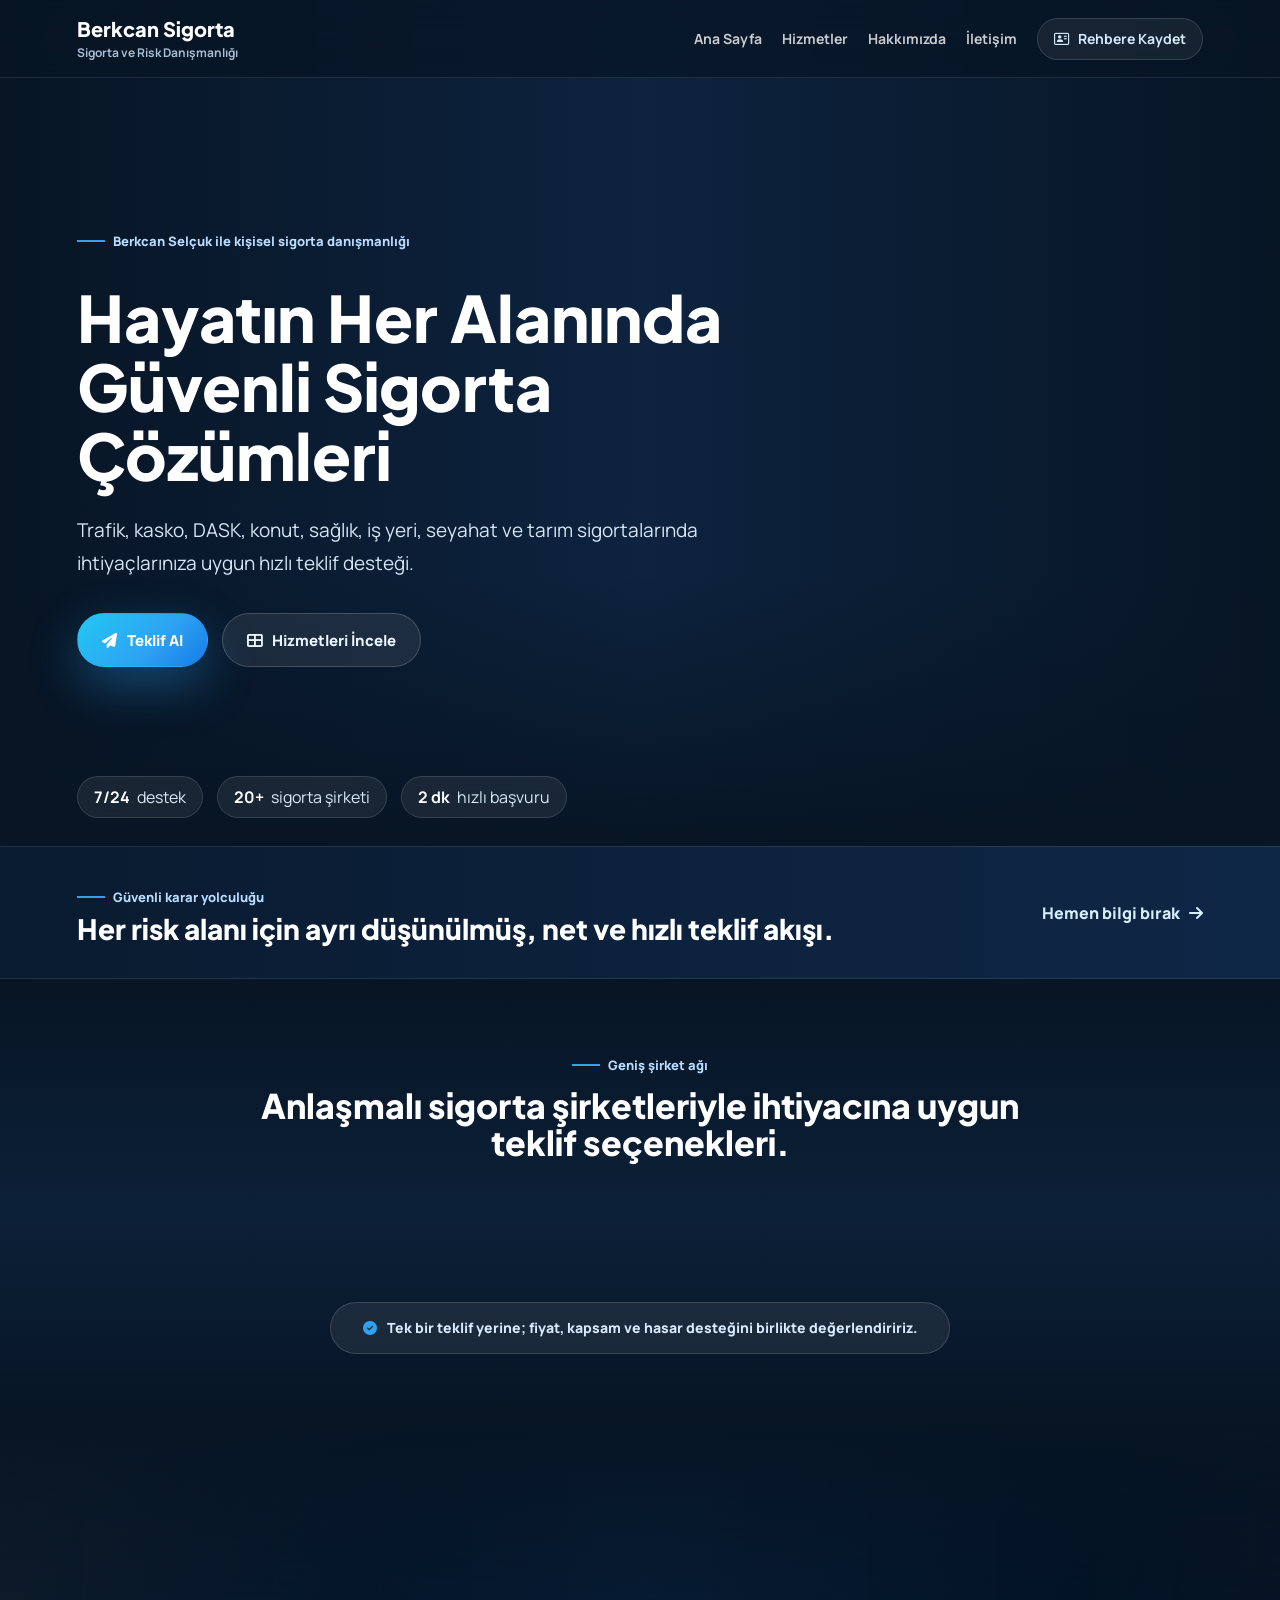
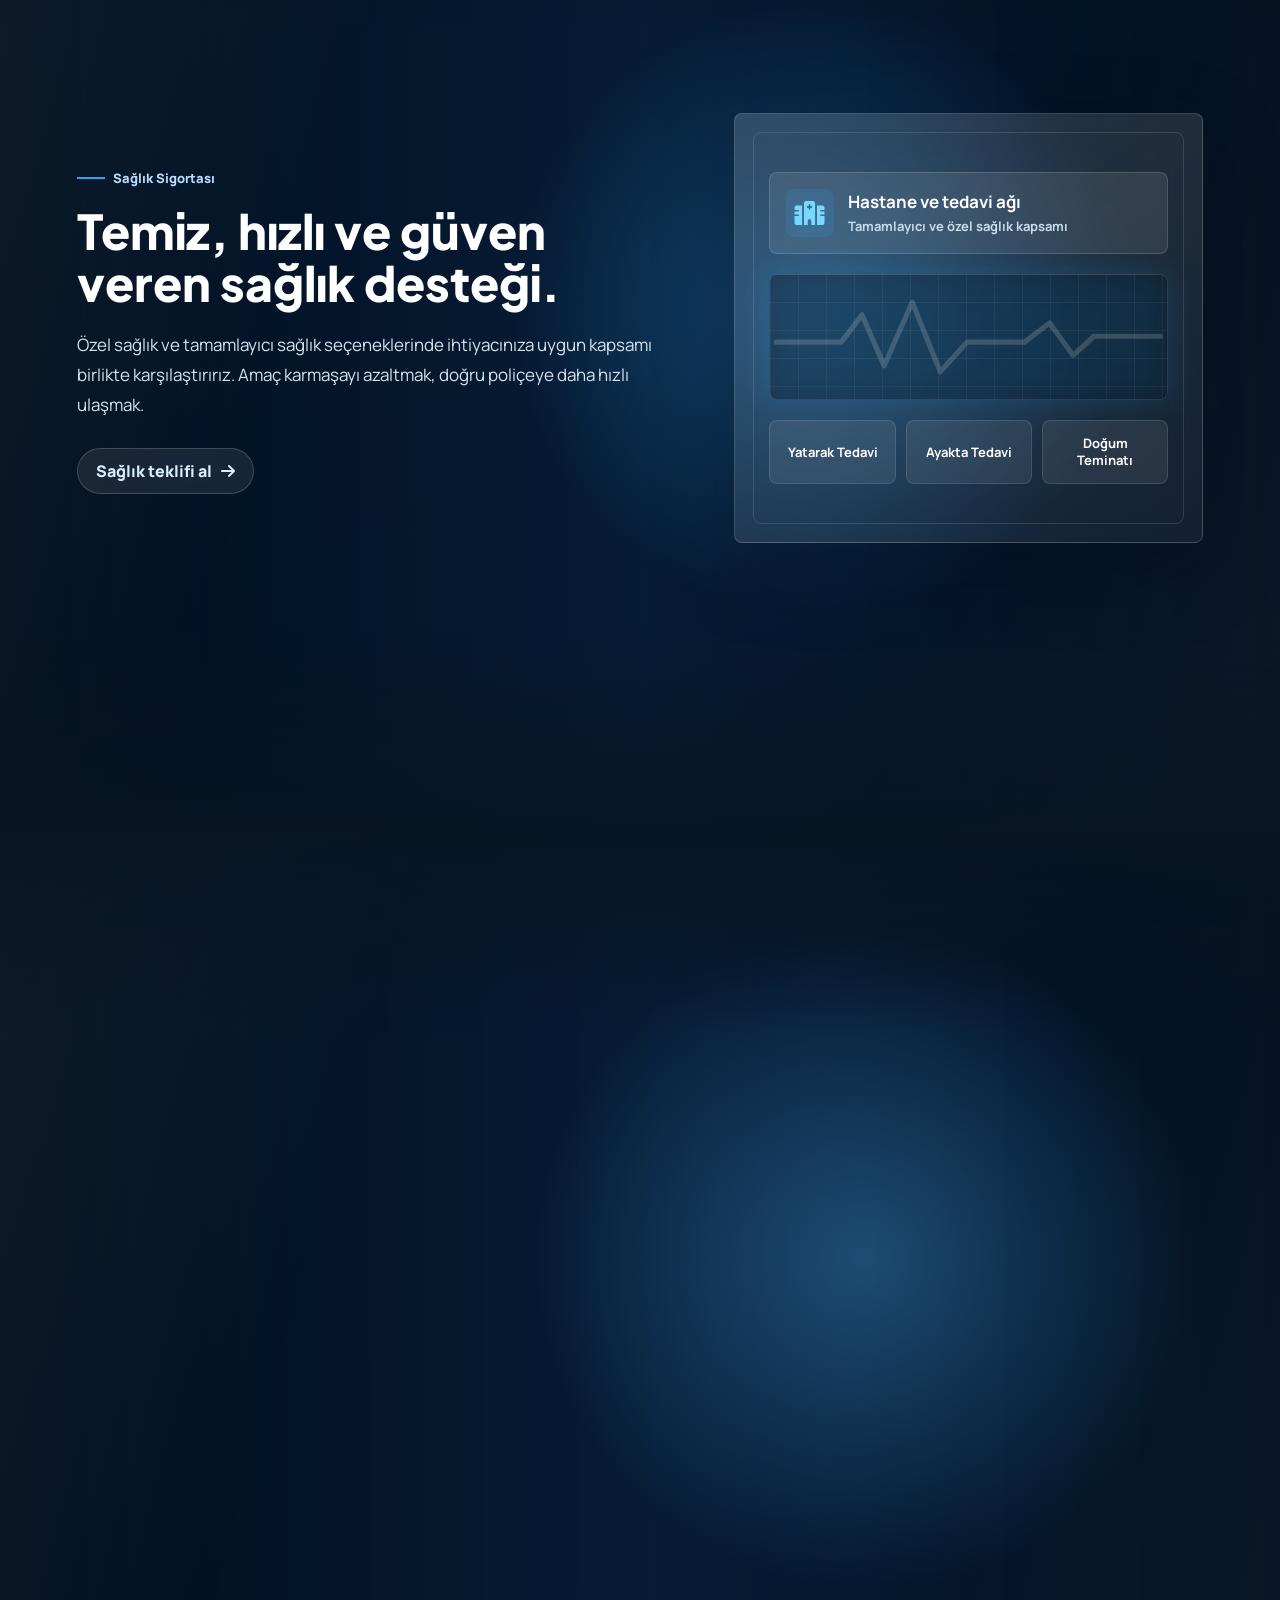
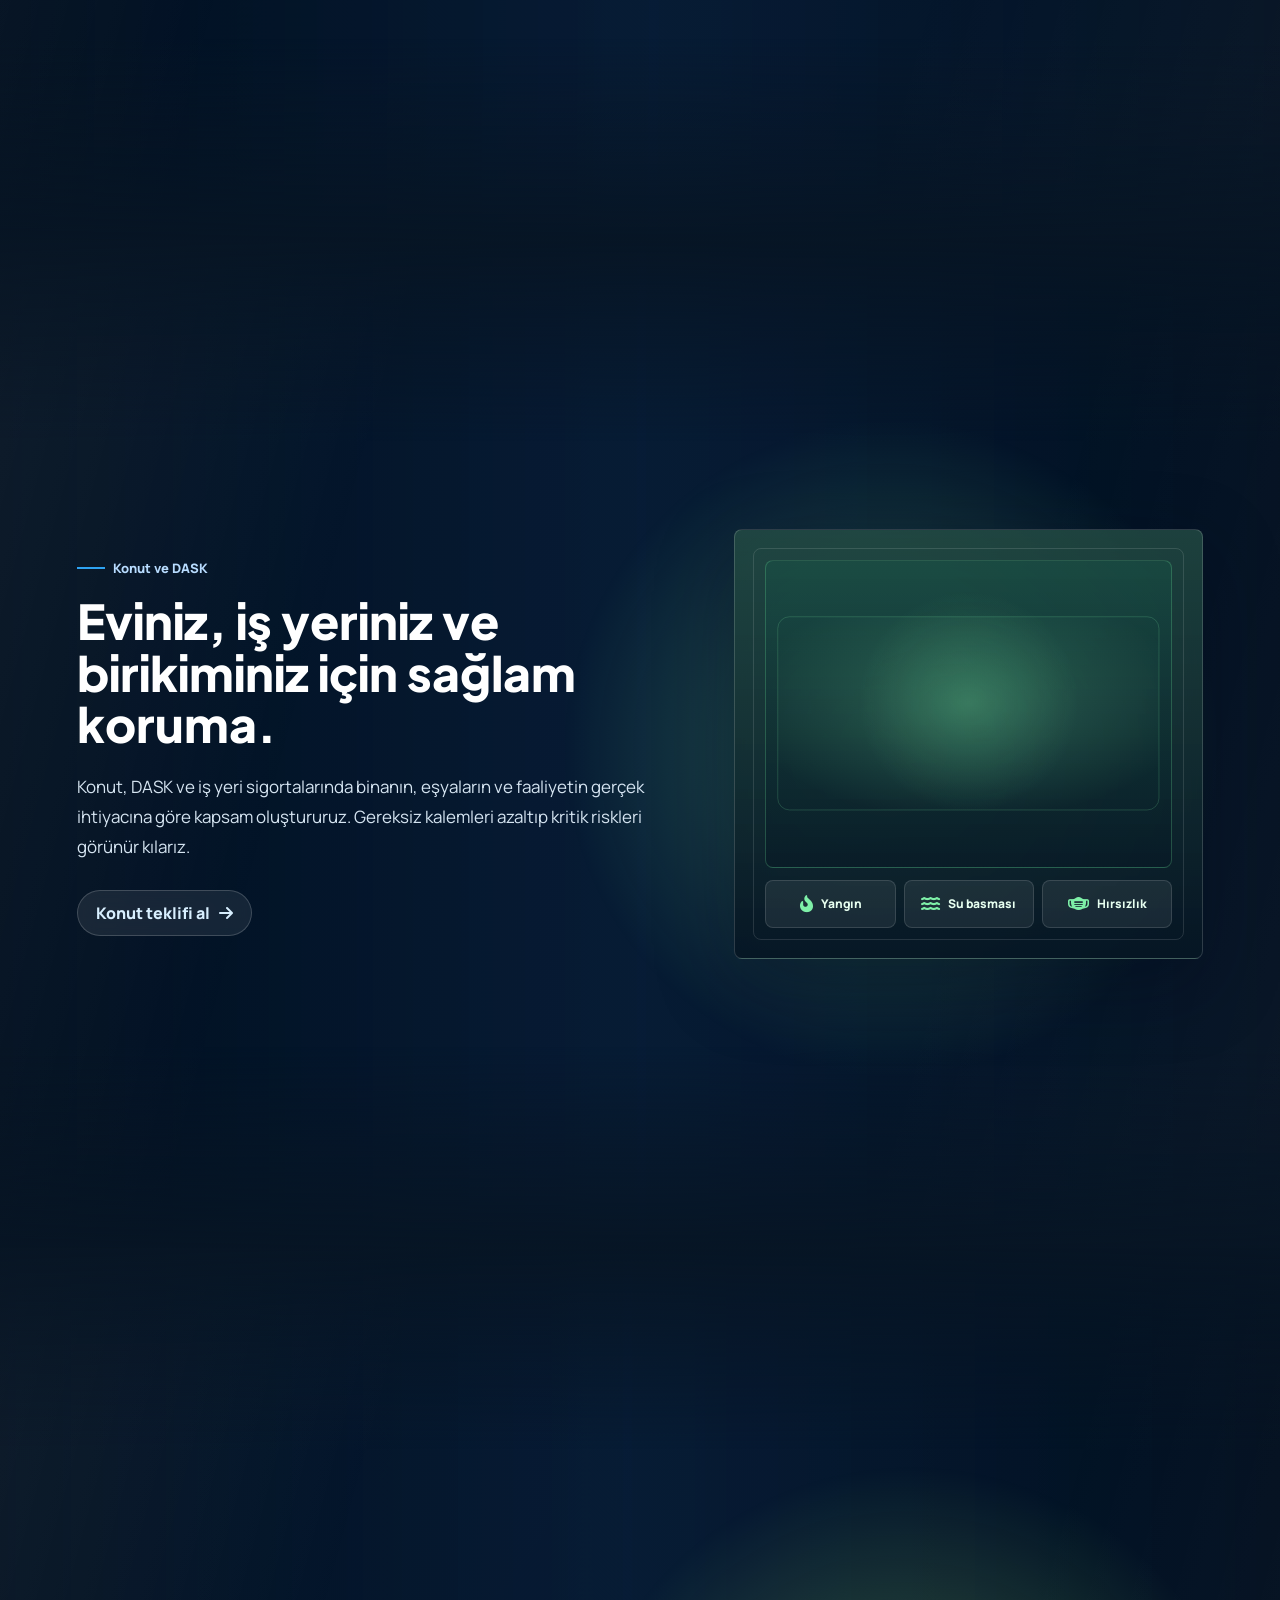
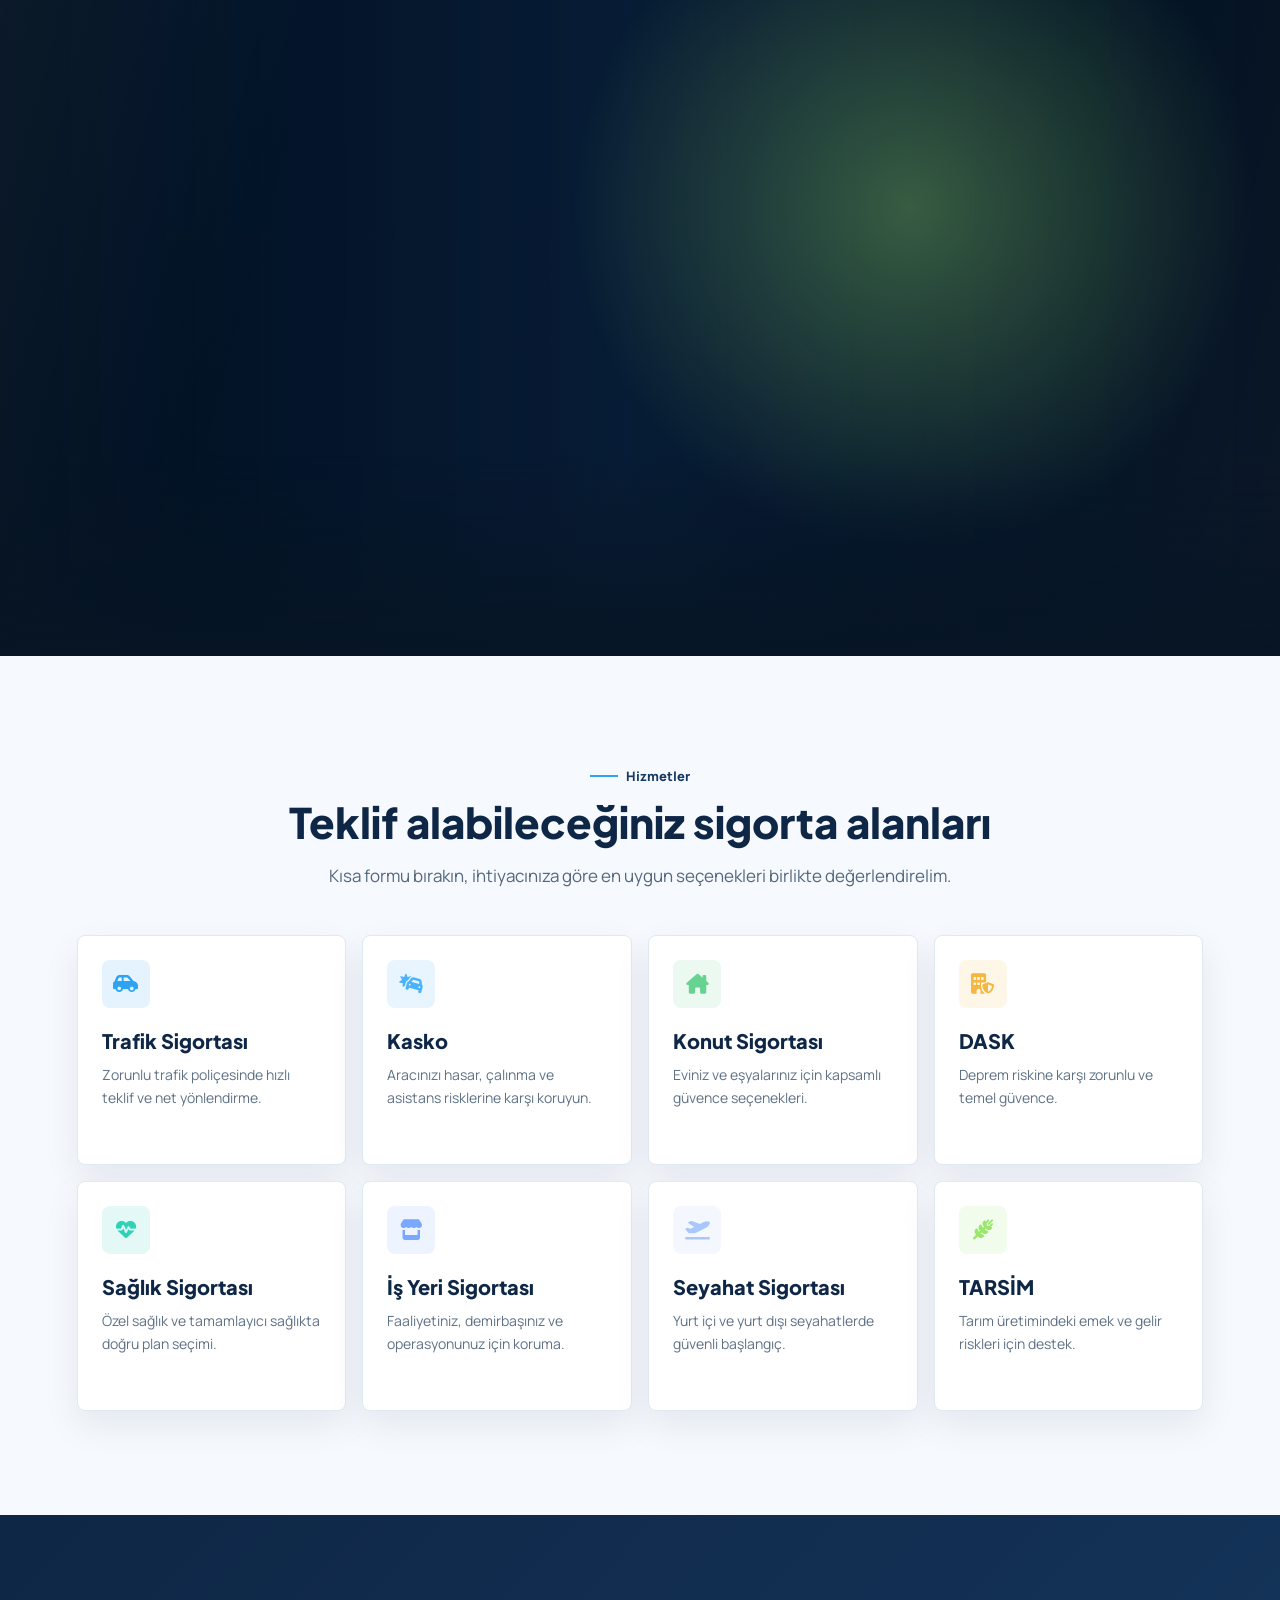
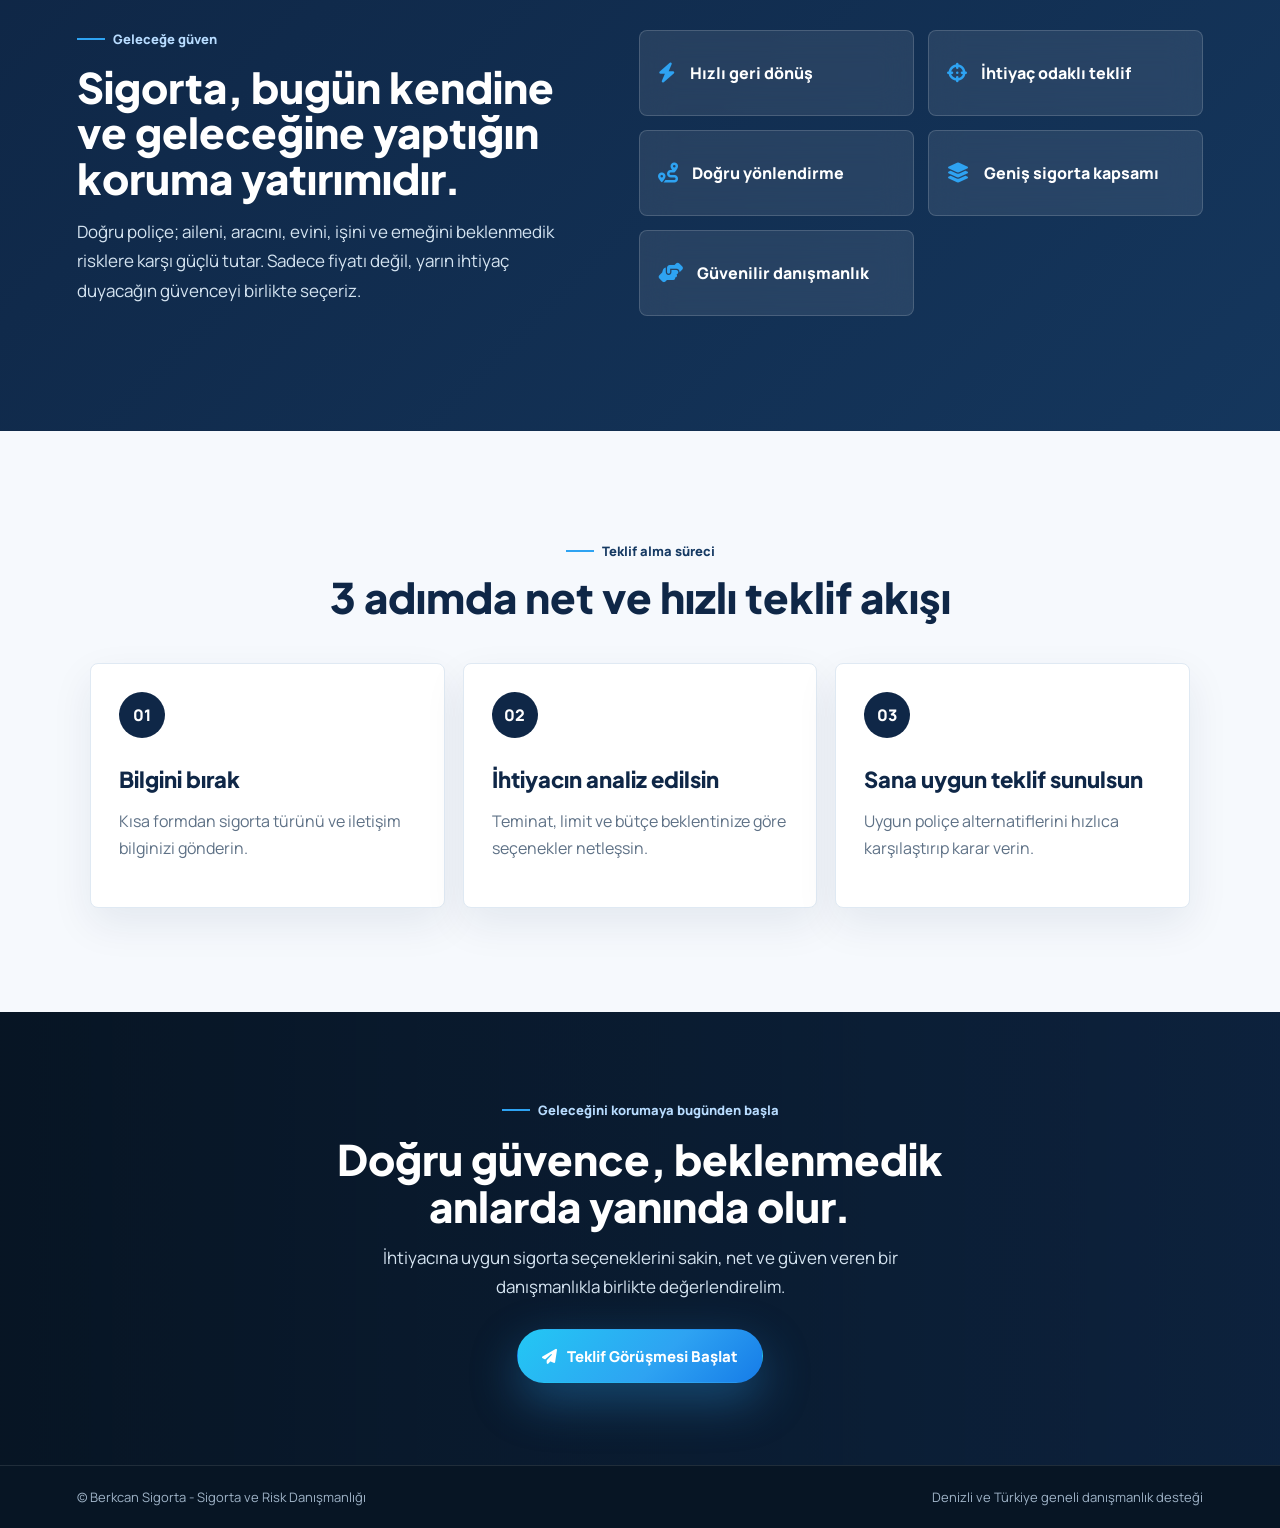
==== commit 3e66d069: "Canlı dosya önbelleğini yenile" ====
--- a/index.html
+++ b/index.html
@@ -9,7 +9,7 @@
   <link rel="preconnect" href="https://fonts.gstatic.com" crossorigin>
   <link href="https://fonts.googleapis.com/css2?family=Manrope:wght@400;500;600;700;800&family=Plus+Jakarta+Sans:wght@600;700;800&display=swap" rel="stylesheet">
   <link rel="stylesheet" href="https://cdnjs.cloudflare.com/ajax/libs/font-awesome/6.5.0/css/all.min.css">
-  <link rel="stylesheet" href="assets/site.css">
+  <link rel="stylesheet" href="assets/site.css?v=20260701-2">
 </head>
 <body data-page="home">
   <header class="site-header" data-header>
@@ -358,7 +358,6 @@
     <span>Denizli ve Türkiye geneli danışmanlık desteği</span>
   </footer>
 
-  <script src="assets/site.js"></script>
+  <script src="assets/site.js?v=20260701-2"></script>
 </body>
 </html>
-
--- a/assets/site.css
+++ b/assets/site.css
@@ -981,7 +981,1402 @@
   font-weight: 800;
 }
 
-.risk-score b …7197 tokens truncated…act-lines a {
+.risk-score b {
+  display: block;
+  height: 8px;
+  border-radius: 999px;
+  background:
+    linear-gradient(90deg, #ffd88a 0 var(--score), rgba(255, 255, 255, 0.16) var(--score) 100%);
+  box-shadow: 0 0 20px rgba(245, 182, 66, 0.28);
+}
+
+.claim-dashboard {
+  position: absolute;
+  inset: 28px;
+  display: grid;
+  grid-template-columns: 0.88fr 1.12fr;
+  gap: 18px;
+  padding: 18px;
+  border: 1px solid rgba(255, 255, 255, 0.13);
+  border-radius: 8px;
+  background:
+    radial-gradient(circle at 28% 42%, rgba(245, 182, 66, 0.22), transparent 36%),
+    linear-gradient(145deg, rgba(255, 255, 255, 0.1), rgba(255, 255, 255, 0.04));
+  box-shadow: inset 0 0 0 1px rgba(255, 255, 255, 0.06);
+}
+
+.claim-hub {
+  position: relative;
+  display: grid;
+  align-content: center;
+  justify-items: center;
+  gap: 12px;
+  min-width: 0;
+  min-height: 270px;
+  padding: 24px;
+  border: 1px solid rgba(245, 182, 66, 0.42);
+  border-radius: 8px;
+  background:
+    linear-gradient(180deg, rgba(245, 182, 66, 0.2), rgba(245, 182, 66, 0.05)),
+    rgba(6, 22, 36, 0.34);
+  overflow: hidden;
+  text-align: center;
+}
+
+.claim-pulse {
+  position: absolute;
+  width: 144px;
+  height: 144px;
+  border: 1px solid rgba(255, 216, 138, 0.34);
+  border-radius: 50%;
+  animation: claimPulse 3s ease-in-out infinite;
+}
+
+.claim-pulse::before,
+.claim-pulse::after {
+  content: "";
+  position: absolute;
+  inset: 18px;
+  border: 1px solid rgba(255, 216, 138, 0.28);
+  border-radius: inherit;
+}
+
+.claim-pulse::after {
+  inset: 38px;
+}
+
+.claim-hub i {
+  position: relative;
+  z-index: 1;
+  display: grid;
+  place-items: center;
+  width: 72px;
+  height: 72px;
+  border-radius: 50%;
+  background: rgba(255, 216, 138, 0.16);
+  color: #ffd88a;
+  font-size: 34px;
+  box-shadow: 0 0 34px rgba(245, 182, 66, 0.28);
+}
+
+.claim-hub strong,
+.claim-hub small {
+  position: relative;
+  z-index: 1;
+}
+
+.claim-hub strong {
+  color: #fff8e8;
+  font-size: 18px;
+  line-height: 1.25;
+}
+
+.claim-hub small {
+  color: #f8e8c6;
+  font-size: 12.5px;
+  font-weight: 800;
+}
+
+.claim-timeline {
+  position: relative;
+  display: grid;
+  gap: 10px;
+}
+
+.claim-timeline::before {
+  content: "";
+  position: absolute;
+  left: 18px;
+  top: 24px;
+  bottom: 24px;
+  width: 2px;
+  background: linear-gradient(180deg, rgba(245, 182, 66, 0), rgba(245, 182, 66, 0.72), rgba(245, 182, 66, 0));
+  box-shadow: 0 0 18px rgba(245, 182, 66, 0.2);
+}
+
+.claim-timeline span {
+  position: relative;
+  display: grid;
+  grid-template-columns: 42px 1fr;
+  column-gap: 12px;
+  align-items: center;
+  min-height: 72px;
+  padding: 12px 14px 12px 0;
+  border: 1px solid rgba(255, 255, 255, 0.12);
+  border-radius: 8px;
+  background: rgba(255, 255, 255, 0.075);
+}
+
+.claim-timeline b {
+  position: relative;
+  z-index: 1;
+  display: grid;
+  place-items: center;
+  width: 36px;
+  height: 36px;
+  margin-left: 8px;
+  border-radius: 50%;
+  background: rgba(245, 182, 66, 0.2);
+  color: #ffd88a;
+  font-size: 12px;
+}
+
+.claim-timeline strong,
+.claim-timeline small {
+  grid-column: 2;
+}
+
+.claim-timeline strong {
+  color: #fff8e8;
+  font-size: 13.5px;
+}
+
+.claim-timeline small {
+  margin-top: 4px;
+  color: #e8d9b9;
+  font-size: 11.5px;
+  font-weight: 700;
+  line-height: 1.35;
+}
+
+.risk-lines {
+  position: absolute;
+  left: 34px;
+  right: 34px;
+  bottom: 34px;
+  display: grid;
+  gap: 10px;
+}
+
+.risk-lines span {
+  padding: 13px 14px;
+  border-left: 3px solid var(--scene-accent);
+  background: rgba(255, 255, 255, 0.08);
+  border-radius: 8px;
+  color: #f5ead8;
+  font-weight: 800;
+}
+
+.property-visual {
+  background:
+    linear-gradient(180deg, rgba(104, 211, 145, 0.24), rgba(6, 22, 36, 0.76)),
+    rgba(7, 21, 36, 0.74);
+}
+
+.property-dashboard {
+  position: absolute;
+  inset: 30px;
+  display: grid;
+  grid-template-rows: minmax(0, 1fr) auto;
+  gap: 12px;
+  min-height: 0;
+}
+
+.property-risks {
+  display: grid;
+  grid-template-columns: repeat(3, minmax(0, 1fr));
+  gap: 8px;
+}
+
+.property-risks span {
+  display: flex;
+  align-items: center;
+  justify-content: center;
+  gap: 8px;
+  min-height: 48px;
+  padding: 9px;
+  border: 1px solid rgba(255, 255, 255, 0.13);
+  border-radius: 8px;
+  background: rgba(255, 255, 255, 0.07);
+  color: #e7fff0;
+  font-size: 12px;
+  font-weight: 800;
+  text-align: center;
+}
+
+.property-risks i {
+  color: #7ef0a8;
+  font-size: 17px;
+}
+
+.construction-scene {
+  position: relative;
+  min-height: 100%;
+  height: 100%;
+  display: grid;
+  place-items: center;
+  border: 1px solid rgba(104, 211, 145, 0.28);
+  border-radius: 8px;
+  background:
+    radial-gradient(circle at 50% 46%, rgba(104, 211, 145, 0.22), transparent 42%),
+    linear-gradient(180deg, rgba(21, 91, 75, 0.34), rgba(6, 22, 36, 0.44));
+  overflow: hidden;
+}
+
+.construction-illustration {
+  position: relative;
+  z-index: 1;
+  display: block;
+  width: 100%;
+  height: 100%;
+  min-height: 294px;
+}
+
+.site-aura {
+  fill: url(#siteGlow);
+  stroke: rgba(126, 240, 168, 0.2);
+  stroke-width: 1.4;
+}
+
+.construction-illustration path {
+  fill: none;
+  stroke: url(#steelGlow);
+  stroke-width: 3.2;
+  stroke-linecap: round;
+  stroke-linejoin: round;
+  filter: drop-shadow(0 0 7px rgba(126, 240, 168, 0.24));
+}
+
+.site-ground {
+  stroke-width: 5.4;
+  opacity: 0.9;
+}
+
+.site-foundation {
+  stroke-width: 4.8;
+  opacity: 0.95;
+}
+
+.foundation-edge {
+  stroke: rgba(223, 255, 233, 0.48) !important;
+  stroke-width: 2 !important;
+  opacity: 0.72;
+}
+
+.build-main {
+  fill: rgba(126, 240, 168, 0.08);
+  stroke-width: 4.8;
+}
+
+.house-sketch path,
+.office-sketch path {
+  animation: blueprintDraw 6.4s ease-in-out infinite;
+}
+
+.house-sketch .build-main,
+.office-sketch .build-main {
+  animation-delay: 0s;
+}
+
+.scaffold {
+  stroke: rgba(223, 255, 233, 0.7) !important;
+  stroke-width: 2.3 !important;
+  stroke-dasharray: 7 8;
+  opacity: 0.78;
+  animation: scaffoldPulse 3.8s ease-in-out infinite;
+}
+
+.office-core {
+  stroke: rgba(223, 255, 233, 0.9) !important;
+  stroke-width: 4.4 !important;
+  opacity: 0.82;
+}
+
+.crane-sketch path {
+  stroke: rgba(223, 255, 233, 0.86);
+  stroke-width: 3.4;
+}
+
+.crane-sketch {
+  transform-origin: 396px 260px;
+  animation: cranePresence 5.6s ease-in-out infinite;
+}
+
+.crane-cable,
+.crane-hook {
+  stroke: #7EF0A8 !important;
+  animation: hookFloat 3.8s ease-in-out infinite;
+}
+
+.lifted-beam {
+  stroke: rgba(223, 255, 233, 0.92) !important;
+  stroke-width: 5.2 !important;
+  filter: drop-shadow(0 0 14px rgba(126, 240, 168, 0.35));
+  animation: beamLift 3.8s ease-in-out infinite;
+}
+
+.center-construction path {
+  stroke: rgba(223, 255, 233, 0.88);
+  stroke-width: 3.4;
+}
+
+.column-base {
+  fill: rgba(126, 240, 168, 0.12) !important;
+  stroke: rgba(126, 240, 168, 0.82) !important;
+  stroke-width: 3.8 !important;
+}
+
+.rebar-lines {
+  stroke: rgba(46, 163, 242, 0.72) !important;
+  stroke-width: 2.4 !important;
+  stroke-dasharray: 8 8;
+  animation: rebarPulse 3.4s ease-in-out infinite;
+}
+
+.stage-ground path {
+  opacity: 0;
+  animation: buildStage 8.4s ease-in-out infinite;
+}
+
+.stage-ground .site-foundation {
+  fill: rgba(126, 240, 168, 0.1);
+  stroke: rgba(223, 255, 233, 0.88) !important;
+  stroke-width: 4.6 !important;
+}
+
+.site-crane {
+  opacity: 0;
+  animation: buildStage 8.4s ease-in-out infinite 0.8s;
+}
+
+.site-crane path {
+  stroke: rgba(223, 255, 233, 0.78) !important;
+  stroke-width: 3.1;
+}
+
+.brick-panel {
+  fill: rgba(177, 74, 45, 0.24) !important;
+  stroke: rgba(196, 83, 50, 0.95) !important;
+  stroke-width: 4.6 !important;
+}
+
+.brick-wall {
+  opacity: 0;
+  animation: wallBuild 8.4s ease-in-out infinite 1.25s;
+}
+
+.brick-wall path {
+  stroke: rgba(196, 83, 50, 0.9) !important;
+  stroke-width: 3.2 !important;
+  filter: drop-shadow(0 0 10px rgba(196, 83, 50, 0.18));
+}
+
+.brick-lines {
+  stroke-width: 2 !important;
+  opacity: 0.9;
+}
+
+.door-window {
+  fill: rgba(6, 22, 36, 0.54) !important;
+  stroke: rgba(230, 255, 240, 0.74) !important;
+  stroke-width: 3.8 !important;
+}
+
+.roof-set {
+  opacity: 0;
+  transform: translateY(-22px);
+  transform-box: fill-box;
+  transform-origin: center;
+  animation: roofDrop 8.4s ease-in-out infinite 2.95s;
+}
+
+.roof-set path {
+  stroke: rgba(223, 255, 233, 0.96) !important;
+  stroke-width: 5 !important;
+  filter: drop-shadow(0 0 16px rgba(126, 240, 168, 0.34));
+}
+
+.roof-tile {
+  stroke: rgba(142, 52, 36, 0.9) !important;
+  stroke-width: 2.3 !important;
+}
+
+.construction-scene::before {
+  content: "";
+  position: absolute;
+  display: none;
+  left: 7%;
+  right: 7%;
+  bottom: 48px;
+  height: 5px;
+  border-radius: 999px;
+  background:
+    linear-gradient(90deg, transparent, rgba(126, 240, 168, 0.84), transparent),
+    linear-gradient(180deg, rgba(255,255,255,0.22), transparent);
+  box-shadow: 0 0 28px rgba(104, 211, 145, 0.35);
+}
+
+.construction-scene::after {
+  content: "";
+  position: absolute;
+  display: none;
+  left: 11%;
+  right: 11%;
+  bottom: 48px;
+  height: 28px;
+  border: 1px solid rgba(126, 240, 168, 0.18);
+  border-top: 0;
+  background:
+    repeating-linear-gradient(90deg, rgba(126, 240, 168, 0.12) 0 2px, transparent 2px 28px);
+  opacity: 0.85;
+}
+
+.build-site {
+  position: absolute;
+  bottom: 54px;
+  width: 174px;
+  height: 172px;
+}
+
+.home-build {
+  left: 26px;
+}
+
+.office-build {
+  right: 24px;
+}
+
+.build-frame {
+  position: absolute;
+  left: 50%;
+  bottom: 12px;
+  width: 128px;
+  height: 102px;
+  transform: translateX(-50%) scaleY(0.18);
+  transform-origin: bottom center;
+  border: 2px solid rgba(207, 255, 224, 0.46);
+  border-radius: 6px 6px 0 0;
+  background:
+    repeating-linear-gradient(90deg, transparent 0 28px, rgba(207, 255, 224, 0.28) 28px 30px),
+    repeating-linear-gradient(0deg, transparent 0 24px, rgba(207, 255, 224, 0.26) 24px 26px),
+    linear-gradient(180deg, rgba(126, 240, 168, 0.16), rgba(255, 255, 255, 0.06));
+  box-shadow: 0 0 34px rgba(104, 211, 145, 0.22);
+  animation: buildRise 5.8s ease-in-out infinite;
+}
+
+.build-frame::before {
+  content: "";
+  position: absolute;
+  inset: 18px 17px 16px;
+  background:
+    repeating-linear-gradient(90deg, rgba(228, 255, 238, 0.42) 0 11px, transparent 11px 22px),
+    repeating-linear-gradient(0deg, rgba(228, 255, 238, 0.32) 0 9px, transparent 9px 20px);
+  opacity: 0.55;
+}
+
+.home-build .build-frame::after {
+  content: "";
+  position: absolute;
+  left: 50%;
+  bottom: -2px;
+  width: 24px;
+  height: 42px;
+  transform: translateX(-50%);
+  border: 1px solid rgba(207, 255, 224, 0.5);
+  border-bottom: 0;
+  border-radius: 12px 12px 0 0;
+  background: rgba(6, 22, 36, 0.42);
+}
+
+.office-build .build-frame {
+  width: 116px;
+  height: 146px;
+  animation-delay: 0.7s;
+}
+
+.office-build .build-frame::before {
+  inset: 14px 15px 14px;
+  background:
+    repeating-linear-gradient(90deg, rgba(228, 255, 238, 0.45) 0 12px, transparent 12px 24px),
+    repeating-linear-gradient(0deg, rgba(228, 255, 238, 0.36) 0 8px, transparent 8px 18px);
+}
+
+.office-build .build-frame::after {
+  content: "";
+  position: absolute;
+  left: -18px;
+  top: -10px;
+  bottom: 0;
+  width: 2px;
+  background: rgba(126, 240, 168, 0.42);
+  box-shadow:
+    18px 0 rgba(126, 240, 168, 0.22),
+    36px 0 rgba(126, 240, 168, 0.22),
+    72px 0 rgba(126, 240, 168, 0.22),
+    108px 0 rgba(126, 240, 168, 0.22),
+    126px 0 rgba(126, 240, 168, 0.42);
+}
+
+.roof-line {
+  position: absolute;
+  left: 16px;
+  bottom: 102px;
+  width: 142px;
+  height: 78px;
+  clip-path: polygon(50% 0, 100% 58%, 87% 58%, 87% 100%, 13% 100%, 13% 58%, 0 58%);
+  border: 2px solid rgba(126, 240, 168, 0.54);
+  background: linear-gradient(180deg, rgba(126, 240, 168, 0.22), rgba(255, 255, 255, 0.04));
+  filter: drop-shadow(0 0 20px rgba(104, 211, 145, 0.25));
+  opacity: 0.96;
+}
+
+.roof-line::before {
+  content: "";
+  position: absolute;
+  right: 28px;
+  top: 29px;
+  width: 12px;
+  height: 28px;
+  background: rgba(207, 255, 224, 0.46);
+  border-radius: 2px 2px 0 0;
+}
+
+.crane-arm {
+  position: absolute;
+  left: -2px;
+  top: 0;
+  width: 174px;
+  height: 82px;
+  transform-origin: 18px 58px;
+  animation: craneSwing 5.8s ease-in-out infinite;
+}
+
+.crane-arm::before,
+.crane-arm::after {
+  content: "";
+  position: absolute;
+  background: rgba(126, 240, 168, 0.48);
+  box-shadow: 0 0 18px rgba(104, 211, 145, 0.26);
+}
+
+.crane-arm::before {
+  left: 0;
+  top: 46px;
+  width: 168px;
+  height: 3px;
+  transform: rotate(-12deg);
+}
+
+.crane-arm::after {
+  right: 22px;
+  top: 29px;
+  width: 3px;
+  height: 60px;
+  border-radius: 999px;
+}
+
+.build-label {
+  position: absolute;
+  left: 50%;
+  bottom: 0;
+  display: flex;
+  align-items: center;
+  justify-content: center;
+  width: 38px;
+  height: 38px;
+  min-height: 0;
+  padding: 0;
+  transform: translateX(-50%);
+  border: 1px solid rgba(126, 240, 168, 0.3);
+  border-radius: 50%;
+  background: rgba(5, 25, 31, 0.62);
+  color: #e7fff0;
+  font-size: 0;
+  font-weight: 900;
+  box-shadow: 0 0 22px rgba(104, 211, 145, 0.18);
+}
+
+.build-label i {
+  color: #7ef0a8;
+  font-size: 17px;
+}
+
+.dask-foundation {
+  position: absolute;
+  left: 50%;
+  bottom: 8px;
+  display: flex;
+  align-items: center;
+  gap: 8px;
+  min-height: 34px;
+  padding: 0 12px;
+  transform: translateX(-50%);
+  border: 1px solid rgba(126, 240, 168, 0.24);
+  border-radius: 999px;
+  background: rgba(5, 25, 31, 0.58);
+  color: #e7fff0;
+  font-size: 11px;
+  font-weight: 900;
+  white-space: nowrap;
+  box-shadow: 0 0 28px rgba(104, 211, 145, 0.16);
+}
+
+.dask-foundation i {
+  color: #7ef0a8;
+  font-size: 18px;
+}
+
+.construction-scan {
+  position: absolute;
+  left: -18%;
+  right: -18%;
+  top: -90px;
+  height: 88px;
+  transform: rotate(-9deg);
+  background: linear-gradient(180deg, transparent, rgba(126, 240, 168, 0.18), transparent);
+  animation: constructionScan 4.8s ease-in-out infinite;
+}
+
+.coverage-list {
+  display: grid;
+  grid-template-columns: repeat(3, minmax(0, 1fr));
+  gap: 8px;
+}
+
+.coverage-list span {
+  display: grid;
+  place-items: center;
+  text-align: center;
+  align-items: center;
+  gap: 5px;
+  min-height: 52px;
+  padding: 7px 8px;
+  border: 1px solid rgba(255, 255, 255, 0.12);
+  border-radius: 8px;
+  background: rgba(255, 255, 255, 0.08);
+  color: #e7fff0;
+  font-size: 11px;
+  line-height: 1.22;
+  font-weight: 800;
+}
+
+.coverage-list i {
+  color: #7ef0a8;
+}
+
+.building-stack {
+  position: absolute;
+  left: 50%;
+  bottom: 74px;
+  width: 280px;
+  height: 260px;
+  transform: translateX(-50%);
+}
+
+.building-stack span {
+  position: absolute;
+  bottom: 0;
+  width: 86px;
+  border: 1px solid rgba(255, 255, 255, 0.22);
+  border-radius: 8px 8px 0 0;
+  background:
+    linear-gradient(90deg, rgba(255,255,255,0.12) 1px, transparent 1px),
+    linear-gradient(0deg, rgba(255,255,255,0.1) 1px, transparent 1px),
+    rgba(255, 255, 255, 0.08);
+  background-size: 26px 26px;
+  box-shadow: 0 0 36px rgba(104, 211, 145, 0.24);
+}
+
+.building-stack span:nth-child(1) { left: 0; height: 165px; }
+.building-stack span:nth-child(2) { left: 96px; height: 232px; }
+.building-stack span:nth-child(3) { right: 0; height: 190px; }
+
+.home-badge,
+.weather-chip {
+  position: absolute;
+  left: 34px;
+  right: 34px;
+  bottom: 28px;
+  gap: 12px;
+  justify-content: flex-start;
+  font-size: 15px;
+}
+
+.home-badge i,
+.weather-chip i {
+  color: var(--scene-accent);
+  font-size: 24px;
+}
+
+.farm-dashboard {
+  position: absolute;
+  inset: 30px;
+  display: grid;
+  grid-template-rows: 1fr auto;
+  gap: 14px;
+}
+
+.farm-visual {
+  background:
+    linear-gradient(180deg, rgba(154, 230, 110, 0.16), rgba(6, 22, 36, 0.74)),
+    rgba(7, 21, 36, 0.74);
+}
+
+.growing-tree {
+  position: relative;
+  min-height: 210px;
+  border: 1px solid rgba(154, 230, 110, 0.22);
+  border-radius: 8px;
+  background:
+    radial-gradient(circle at 50% 44%, rgba(154, 230, 110, 0.2), transparent 34%),
+    linear-gradient(180deg, rgba(154, 230, 110, 0.12), rgba(255, 255, 255, 0.03)),
+    linear-gradient(90deg, rgba(255,255,255,0.05) 1px, transparent 1px),
+    linear-gradient(0deg, rgba(255,255,255,0.04) 1px, transparent 1px);
+  background-size: auto, auto, 32px 32px, 32px 32px;
+  overflow: hidden;
+}
+
+.soil-line {
+  position: absolute;
+  left: 17%;
+  right: 17%;
+  bottom: 36px;
+  height: 3px;
+  border-radius: 999px;
+  background: linear-gradient(90deg, transparent, rgba(154, 230, 110, 0.88), transparent);
+  box-shadow: 0 0 22px rgba(154, 230, 110, 0.4);
+}
+
+.tree-trunk {
+  position: absolute;
+  left: 50%;
+  bottom: 38px;
+  width: 12px;
+  height: 118px;
+  border-radius: 999px 999px 6px 6px;
+  transform-origin: bottom center;
+  transform: translateX(-50%) scaleY(0);
+  background: linear-gradient(180deg, #b9f58b, #61c777);
+  box-shadow: 0 0 24px rgba(154, 230, 110, 0.44);
+  animation: treeGrow 4.8s ease-in-out infinite;
+}
+
+.tree-branch,
+.tree-root {
+  position: absolute;
+  height: 6px;
+  border-radius: 999px;
+  background: linear-gradient(90deg, #7cda7c, #b9f58b);
+  transform-origin: left center;
+  opacity: 0;
+}
+
+.branch-left {
+  left: 50%;
+  bottom: 112px;
+  width: 62px;
+  transform: rotate(-34deg) scaleX(0);
+  animation: branchLeftGrow 4.8s ease-in-out infinite;
+}
+
+.branch-right {
+  left: calc(50% - 2px);
+  bottom: 136px;
+  width: 70px;
+  transform: rotate(30deg) scaleX(0);
+  animation: branchRightGrow 4.8s ease-in-out infinite;
+}
+
+.root-left {
+  left: calc(50% - 5px);
+  bottom: 35px;
+  width: 54px;
+  transform: rotate(155deg) scaleX(0);
+  animation: rootLeftGrow 4.8s ease-in-out infinite;
+}
+
+.root-right {
+  left: calc(50% + 2px);
+  bottom: 35px;
+  width: 54px;
+  transform: rotate(25deg) scaleX(0);
+  animation: rootRightGrow 4.8s ease-in-out infinite;
+}
+
+.leaf {
+  position: absolute;
+  width: 44px;
+  height: 28px;
+  border-radius: 44px 4px 44px 4px;
+  background: linear-gradient(135deg, #c6ff8f, #62d67b);
+  box-shadow: 0 0 24px rgba(154, 230, 110, 0.38);
+  opacity: 0;
+  transform: scale(0.2) rotate(-16deg);
+  animation: leafOpen 4.8s ease-in-out infinite;
+}
+
+.leaf-1 {
+  left: calc(50% - 82px);
+  bottom: 128px;
+  animation-delay: 0.3s;
+}
+
+.leaf-2 {
+  left: calc(50% + 46px);
+  bottom: 152px;
+  transform: scale(0.2) rotate(18deg);
+  animation-delay: 0.45s;
+}
+
+.leaf-3 {
+  left: calc(50% - 40px);
+  bottom: 174px;
+  width: 50px;
+  height: 32px;
+  animation-delay: 0.6s;
+}
+
+.leaf-4 {
+  left: calc(50% + 8px);
+  bottom: 188px;
+  width: 38px;
+  height: 25px;
+  transform: scale(0.2) rotate(22deg);
+  animation-delay: 0.75s;
+}
+
+.growth-ring {
+  position: absolute;
+  left: 50%;
+  bottom: 28px;
+  width: 42px;
+  height: 42px;
+  border: 1px solid rgba(154, 230, 110, 0.55);
+  border-radius: 50%;
+  transform: translateX(-50%) scale(0.6);
+  opacity: 0;
+  animation: growthPulse 4.8s ease-in-out infinite;
+}
+
+.nursery-soil {
+  position: absolute;
+  left: 18%;
+  right: 18%;
+  bottom: 32px;
+  height: 28px;
+  border-radius: 50%;
+  background:
+    radial-gradient(ellipse at center, rgba(154, 230, 110, 0.32), transparent 68%),
+    linear-gradient(90deg, transparent, rgba(104, 177, 94, 0.75), transparent);
+  box-shadow: 0 0 30px rgba(154, 230, 110, 0.32);
+}
+
+.seedling {
+  position: absolute;
+  left: 50%;
+  bottom: 48px;
+  width: 130px;
+  height: 138px;
+  transform: translateX(-50%) scale(var(--plant-scale, 1));
+  transform-origin: bottom center;
+}
+
+.seedling-main {
+  --plant-scale: 1;
+  --plant-delay: 0s;
+}
+
+.seedling-left {
+  --plant-scale: 0.68;
+  --plant-delay: 0.55s;
+  left: 30%;
+  bottom: 42px;
+}
+
+.seedling-right {
+  --plant-scale: 0.78;
+  --plant-delay: 0.9s;
+  left: 71%;
+  bottom: 40px;
+}
+
+.seed-stem {
+  position: absolute;
+  left: 50%;
+  bottom: 0;
+  width: 8px;
+  height: 118px;
+  border-radius: 999px;
+  transform: translateX(-50%) scaleY(0);
+  transform-origin: bottom center;
+  background: linear-gradient(180deg, #c8ff9a, #55c878);
+  box-shadow: 0 0 22px rgba(154, 230, 110, 0.46);
+  animation: seedStemGrow 5.4s ease-in-out infinite;
+  animation-delay: var(--plant-delay, 0s);
+}
+
+.seedling-small .seed-stem {
+  height: 86px;
+  width: 7px;
+}
+
+.seed-leaf {
+  position: absolute;
+  left: 50%;
+  width: 56px;
+  height: 34px;
+  border-radius: 56px 4px 56px 4px;
+  background:
+    radial-gradient(circle at 30% 30%, rgba(255,255,255,0.42), transparent 28%),
+    linear-gradient(135deg, #d4ff9e, #53cf78 72%);
+  box-shadow: 0 0 24px rgba(154, 230, 110, 0.36);
+  opacity: 0;
+  transform-origin: 8% 80%;
+  animation: seedLeafOpen 5.4s ease-in-out infinite;
+  animation-delay: var(--plant-delay, 0s);
+}
+
+.seed-leaf-left {
+  bottom: 68px;
+  transform: translateX(-56px) rotate(-38deg) scale(0.1);
+}
+
+.seed-leaf-right {
+  bottom: 88px;
+  transform: translateX(0) rotate(32deg) scale(0.1);
+}
+
+.seed-leaf-top {
+  bottom: 114px;
+  width: 46px;
+  height: 30px;
+  transform: translateX(-22px) rotate(-4deg) scale(0.1);
+}
+
+.seedling-small .seed-leaf {
+  width: 44px;
+  height: 28px;
+}
+
+.seedling-small .seed-leaf-left {
+  bottom: 48px;
+  transform: translateX(-43px) rotate(-36deg) scale(0.1);
+}
+
+.seedling-small .seed-leaf-right {
+  bottom: 62px;
+  transform: translateX(0) rotate(34deg) scale(0.1);
+}
+
+.plant-glow {
+  position: absolute;
+  left: 50%;
+  bottom: 24px;
+  width: 42px;
+  height: 42px;
+  border: 1px solid rgba(154, 230, 110, 0.42);
+  border-radius: 50%;
+  opacity: 0;
+  transform: translateX(-50%) scale(0.4);
+  animation: plantPulse 5.4s ease-in-out infinite;
+}
+
+.plant-glow-two {
+  animation-delay: 1.1s;
+}
+
+.farm-stats {
+  display: grid;
+  grid-template-columns: repeat(3, minmax(0, 1fr));
+  gap: 8px;
+}
+
+.farm-stats span {
+  display: grid;
+  place-items: center;
+  gap: 6px;
+  min-height: 72px;
+  padding: 10px;
+  border: 1px solid rgba(255, 255, 255, 0.12);
+  border-radius: 8px;
+  background: rgba(255, 255, 255, 0.08);
+  color: #eaffdd;
+  text-align: center;
+  font-size: 12px;
+  font-weight: 800;
+}
+
+.farm-stats i {
+  color: #9AE66E;
+  font-size: 19px;
+}
+
+.harvest-note {
+  display: grid;
+  gap: 4px;
+  min-height: 66px;
+  padding: 14px 16px;
+  border: 1px solid rgba(154, 230, 110, 0.26);
+  border-radius: 8px;
+  background: rgba(154, 230, 110, 0.1);
+}
+
+.harvest-note strong {
+  color: #f0ffe8;
+}
+
+.harvest-note small {
+  color: #d7efc8;
+  font-weight: 700;
+}
+
+.services-section,
+.process-section,
+.about-story,
+.contact-section {
+  padding: 104px 6vw;
+  background: #f6f9fd;
+  color: var(--ink);
+}
+
+.section-heading {
+  max-width: 720px;
+  margin: 0 auto 44px;
+  text-align: center;
+}
+
+.section-heading .eyebrow,
+.about-text .eyebrow,
+.contact-info .eyebrow {
+  color: var(--secondary);
+}
+
+.section-heading h2,
+.about-text h2,
+.contact-info h2 {
+  margin-top: 14px;
+  color: var(--primary);
+  font-size: 42px;
+}
+
+.section-heading p,
+.about-text p,
+.contact-info p {
+  color: #53677d;
+  font-size: 17px;
+  line-height: 1.75;
+}
+
+.service-grid {
+  max-width: 1180px;
+  margin: 0 auto;
+  display: grid;
+  grid-template-columns: repeat(4, 1fr);
+  gap: 16px;
+}
+
+.service-card {
+  min-height: 230px;
+  padding: 24px;
+  border: 1px solid #dfe9f3;
+  border-radius: 8px;
+  background: #fff;
+  box-shadow: 0 14px 36px rgba(15, 39, 71, 0.08);
+  transition: transform 0.24s ease, box-shadow 0.24s ease, border-color 0.24s ease;
+}
+
+.service-card:hover {
+  transform: translateY(-6px);
+  border-color: color-mix(in srgb, var(--service-color) 42%, #dfe9f3);
+  box-shadow: 0 26px 58px rgba(15, 39, 71, 0.14);
+}
+
+.service-card i {
+  display: inline-grid;
+  place-items: center;
+  width: 48px;
+  height: 48px;
+  margin-bottom: 22px;
+  border-radius: 8px;
+  background: color-mix(in srgb, var(--service-color) 13%, #fff);
+  color: var(--service-color);
+  font-size: 20px;
+}
+
+.service-card h3 {
+  color: var(--primary);
+  font-size: 20px;
+}
+
+.service-card p {
+  margin: 12px 0 0;
+  color: #5e7186;
+  font-size: 14px;
+  line-height: 1.65;
+}
+
+.trust-section {
+  display: grid;
+  grid-template-columns: minmax(0, 0.9fr) minmax(320px, 1fr);
+  gap: 54px;
+  align-items: center;
+  padding: 108px 6vw;
+  background:
+    linear-gradient(135deg, rgba(15, 39, 71, 0.96), rgba(22, 58, 99, 0.9)),
+    url("https://images.unsplash.com/photo-1454165804606-c3d57bc86b40?auto=format&fit=crop&w=1700&q=82");
+  background-size: cover;
+  background-position: center;
+  color: #fff;
+}
+
+.trust-copy h2 {
+  margin-top: 16px;
+  font-size: 42px;
+}
+
+.trust-copy p {
+  color: #d5e4f1;
+  font-size: 17px;
+  line-height: 1.74;
+}
+
+.trust-list {
+  display: grid;
+  grid-template-columns: repeat(2, 1fr);
+  gap: 14px;
+}
+
+.trust-item {
+  display: flex;
+  align-items: center;
+  gap: 14px;
+  min-height: 86px;
+  padding: 18px;
+  border: 1px solid rgba(255, 255, 255, 0.16);
+  border-radius: 8px;
+  background: rgba(255, 255, 255, 0.09);
+  backdrop-filter: blur(16px);
+  font-weight: 800;
+}
+
+.trust-item i {
+  color: var(--accent);
+  font-size: 20px;
+}
+
+.process-grid {
+  max-width: 1100px;
+  margin: 0 auto;
+  display: grid;
+  grid-template-columns: repeat(3, 1fr);
+  gap: 18px;
+}
+
+.process-step {
+  min-height: 245px;
+  padding: 28px;
+  border: 1px solid #dfe9f3;
+  border-radius: 8px;
+  background: #fff;
+  box-shadow: 0 16px 42px rgba(15, 39, 71, 0.08);
+}
+
+.process-step span {
+  display: inline-flex;
+  align-items: center;
+  justify-content: center;
+  width: 46px;
+  height: 46px;
+  margin-bottom: 30px;
+  border-radius: 50%;
+  background: var(--primary);
+  color: #fff;
+  font-weight: 800;
+}
+
+.process-step h3 {
+  color: var(--primary);
+  font-size: 22px;
+}
+
+.process-step p {
+  color: #5e7186;
+  line-height: 1.68;
+}
+
+.final-cta {
+  position: relative;
+  min-height: 390px;
+  display: grid;
+  place-items: center;
+  padding: 82px 6vw;
+  background:
+    linear-gradient(90deg, rgba(7, 21, 36, 0.95), rgba(15, 39, 71, 0.7)),
+    url("https://images.unsplash.com/photo-1486406146926-c627a92ad1ab?auto=format&fit=crop&w=1800&q=82");
+  background-size: cover;
+  background-position: center;
+  text-align: center;
+}
+
+.final-inner {
+  max-width: 720px;
+}
+
+.final-inner h2 {
+  margin: 16px 0 14px;
+  font-size: 42px;
+  line-height: 1.12;
+}
+
+.final-inner p {
+  max-width: 620px;
+  margin: 0 auto 28px;
+  color: #d5e4f1;
+  font-size: 17px;
+  line-height: 1.72;
+}
+
+.site-footer {
+  display: flex;
+  justify-content: space-between;
+  gap: 24px;
+  padding: 22px 6vw;
+  background: #071524;
+  border-top: 1px solid rgba(255, 255, 255, 0.1);
+  color: #d8e8f7;
+  font-size: 13px;
+}
+
+.site-footer span {
+  color: #9fb3c7;
+  font-size: 13px;
+}
+
+.footer-links {
+  display: flex;
+  flex-wrap: wrap;
+  gap: 18px;
+  font-weight: 800;
+}
+
+.page-hero {
+  min-height: 66vh;
+  display: flex;
+  align-items: flex-end;
+  padding: 132px 6vw 82px;
+  background-size: cover;
+  background-position: center;
+}
+
+.about-hero {
+  background-image:
+    linear-gradient(90deg, rgba(7, 21, 36, 0.92), rgba(15, 39, 71, 0.66)),
+    url("https://images.unsplash.com/photo-1556761175-b413da4baf72?auto=format&fit=crop&w=1800&q=82");
+}
+
+.contact-hero {
+  background-image:
+    linear-gradient(90deg, rgba(7, 21, 36, 0.95) 0%, rgba(15, 39, 71, 0.76) 48%, rgba(15, 39, 71, 0.38) 100%),
+    url("https://images.unsplash.com/photo-1450101499163-c8848c66ca85?auto=format&fit=crop&w=1800&q=82");
+  background-position: center 58%;
+}
+
+.page-hero-content {
+  max-width: 780px;
+}
+
+.page-hero h1 {
+  margin-top: 16px;
+  font-size: 54px;
+}
+
+.page-hero p {
+  color: #d7e5f4;
+  font-size: 18px;
+  line-height: 1.72;
+}
+
+.contact-proof {
+  display: flex;
+  flex-wrap: wrap;
+  gap: 10px;
+  margin-top: 26px;
+}
+
+.contact-proof span {
+  display: inline-flex;
+  align-items: center;
+  gap: 9px;
+  min-height: 40px;
+  padding: 0 14px;
+  border: 1px solid rgba(255, 255, 255, 0.16);
+  border-radius: 999px;
+  background: rgba(255, 255, 255, 0.08);
+  color: #e8f4ff;
+  font-size: 13px;
+  font-weight: 800;
+  backdrop-filter: blur(12px);
+}
+
+.contact-proof i {
+  color: #5cc8ff;
+}
+
+.about-story {
+  display: grid;
+  grid-template-columns: minmax(0, 0.9fr) minmax(320px, 1fr);
+  gap: 54px;
+  align-items: center;
+}
+
+.about-photo {
+  min-height: 480px;
+  border-radius: 8px;
+  background-image:
+    linear-gradient(180deg, rgba(15, 39, 71, 0), rgba(15, 39, 71, 0.34)),
+    url("https://images.unsplash.com/photo-1551836022-d5d88e9218df?auto=format&fit=crop&w=1400&q=82");
+  background-size: cover;
+  background-position: center;
+  box-shadow: 0 26px 68px rgba(15, 39, 71, 0.16);
+}
+
+.about-trust {
+  background:
+    linear-gradient(135deg, rgba(15, 39, 71, 0.96), rgba(22, 58, 99, 0.92)),
+    url("https://images.unsplash.com/photo-1560520653-9e0e4c89eb11?auto=format&fit=crop&w=1700&q=82");
+  background-size: cover;
+  background-position: center;
+}
+
+.contact-section {
+  display: grid;
+  grid-template-columns: minmax(340px, 0.82fr) minmax(460px, 1fr);
+  gap: 46px;
+  align-items: start;
+  background:
+    radial-gradient(circle at 16% 10%, rgba(46, 163, 242, 0.14), transparent 32%),
+    radial-gradient(circle at 84% 12%, rgba(15, 39, 71, 0.12), transparent 34%),
+    linear-gradient(180deg, #f8fbff, #eef5fb);
+}
+
+.contact-info {
+  position: sticky;
+  top: 104px;
+  padding: 28px;
+  border: 1px solid rgba(15, 39, 71, 0.1);
+  border-radius: 8px;
+  background:
+    linear-gradient(180deg, rgba(255, 255, 255, 0.9), rgba(248, 251, 255, 0.76)),
+    rgba(255, 255, 255, 0.82);
+  box-shadow: 0 26px 70px rgba(15, 39, 71, 0.1);
+}
+
+.contact-info h2 {
+  font-size: 40px;
+  line-height: 1.14;
+}
+
+.contact-info p {
+  margin: 18px 0 0;
+}
+
+.contact-lines {
+  display: grid;
+  gap: 12px;
+  margin: 28px 0;
+}
+
+.contact-lines a {
   display: flex;
   align-items: center;
   gap: 12px;
@@ -2021,4 +3416,3 @@
     transition-duration: 0.001ms !important;
   }
 }
-
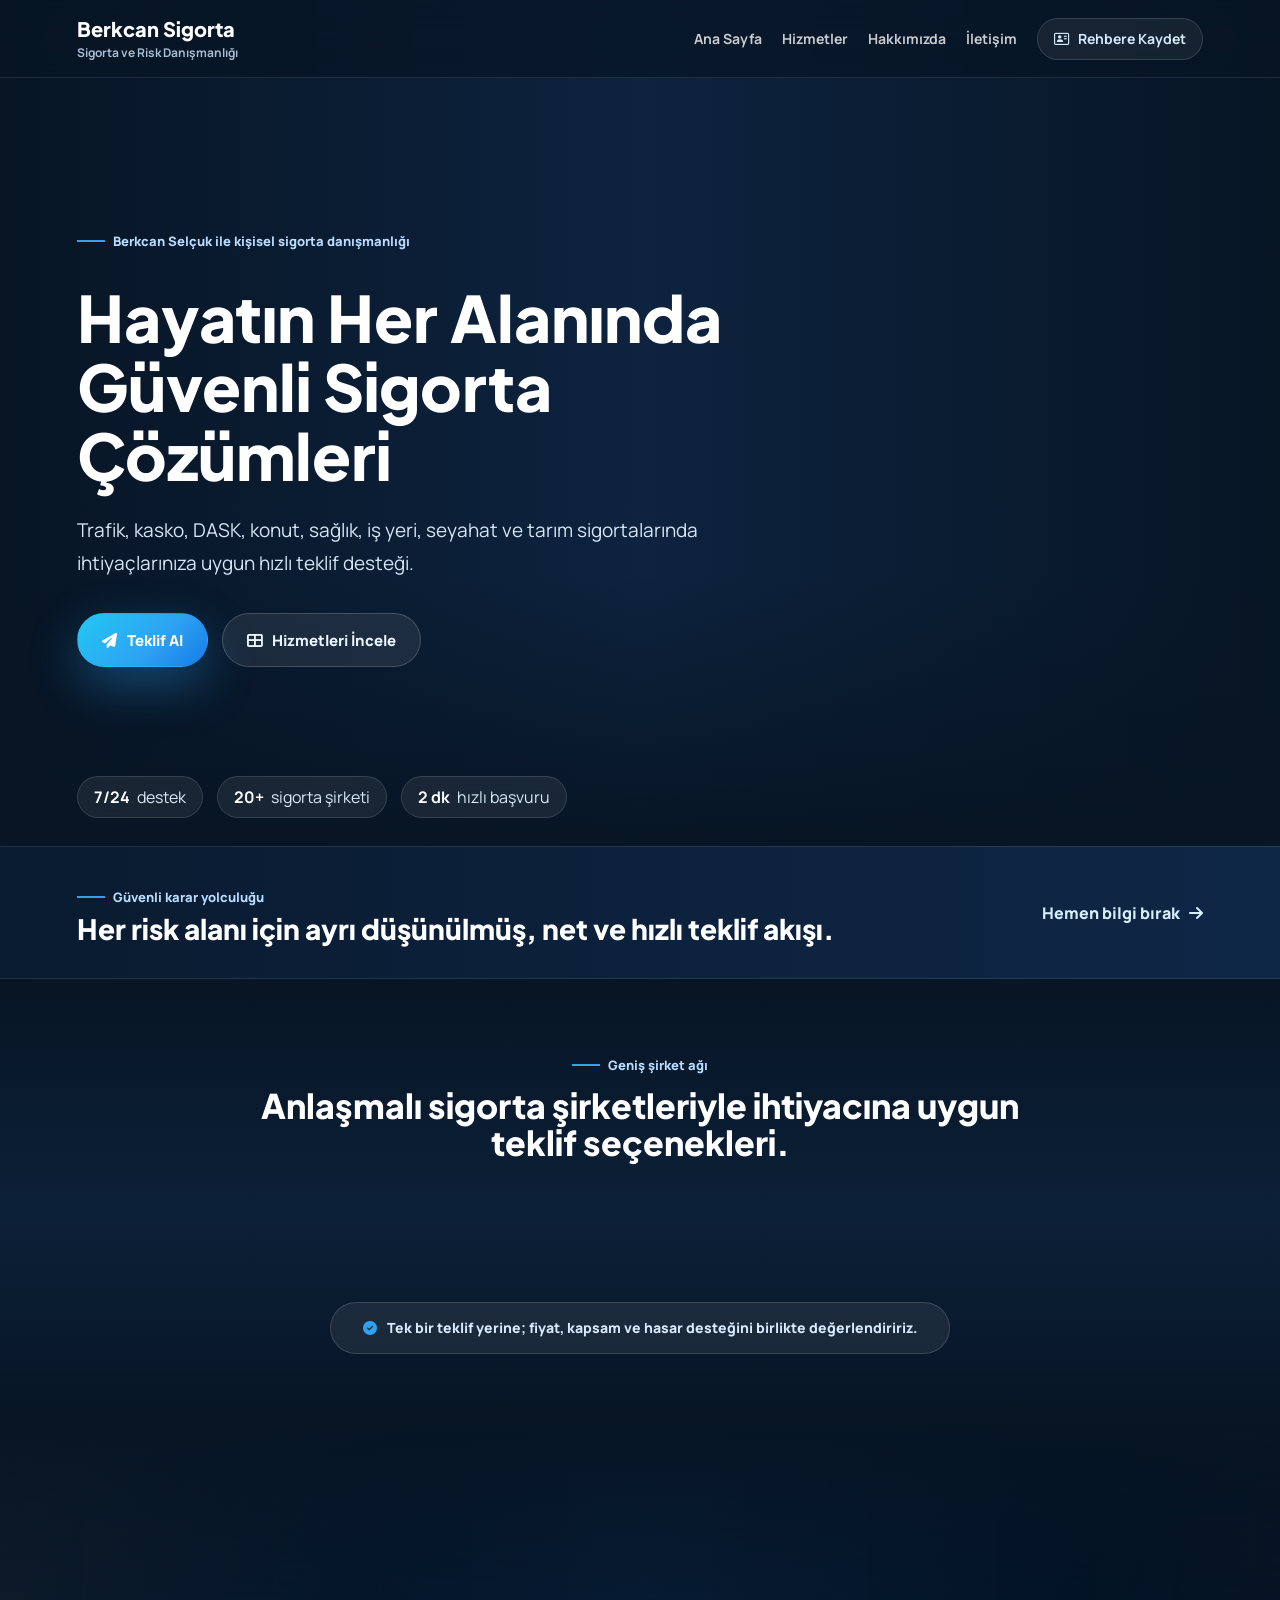
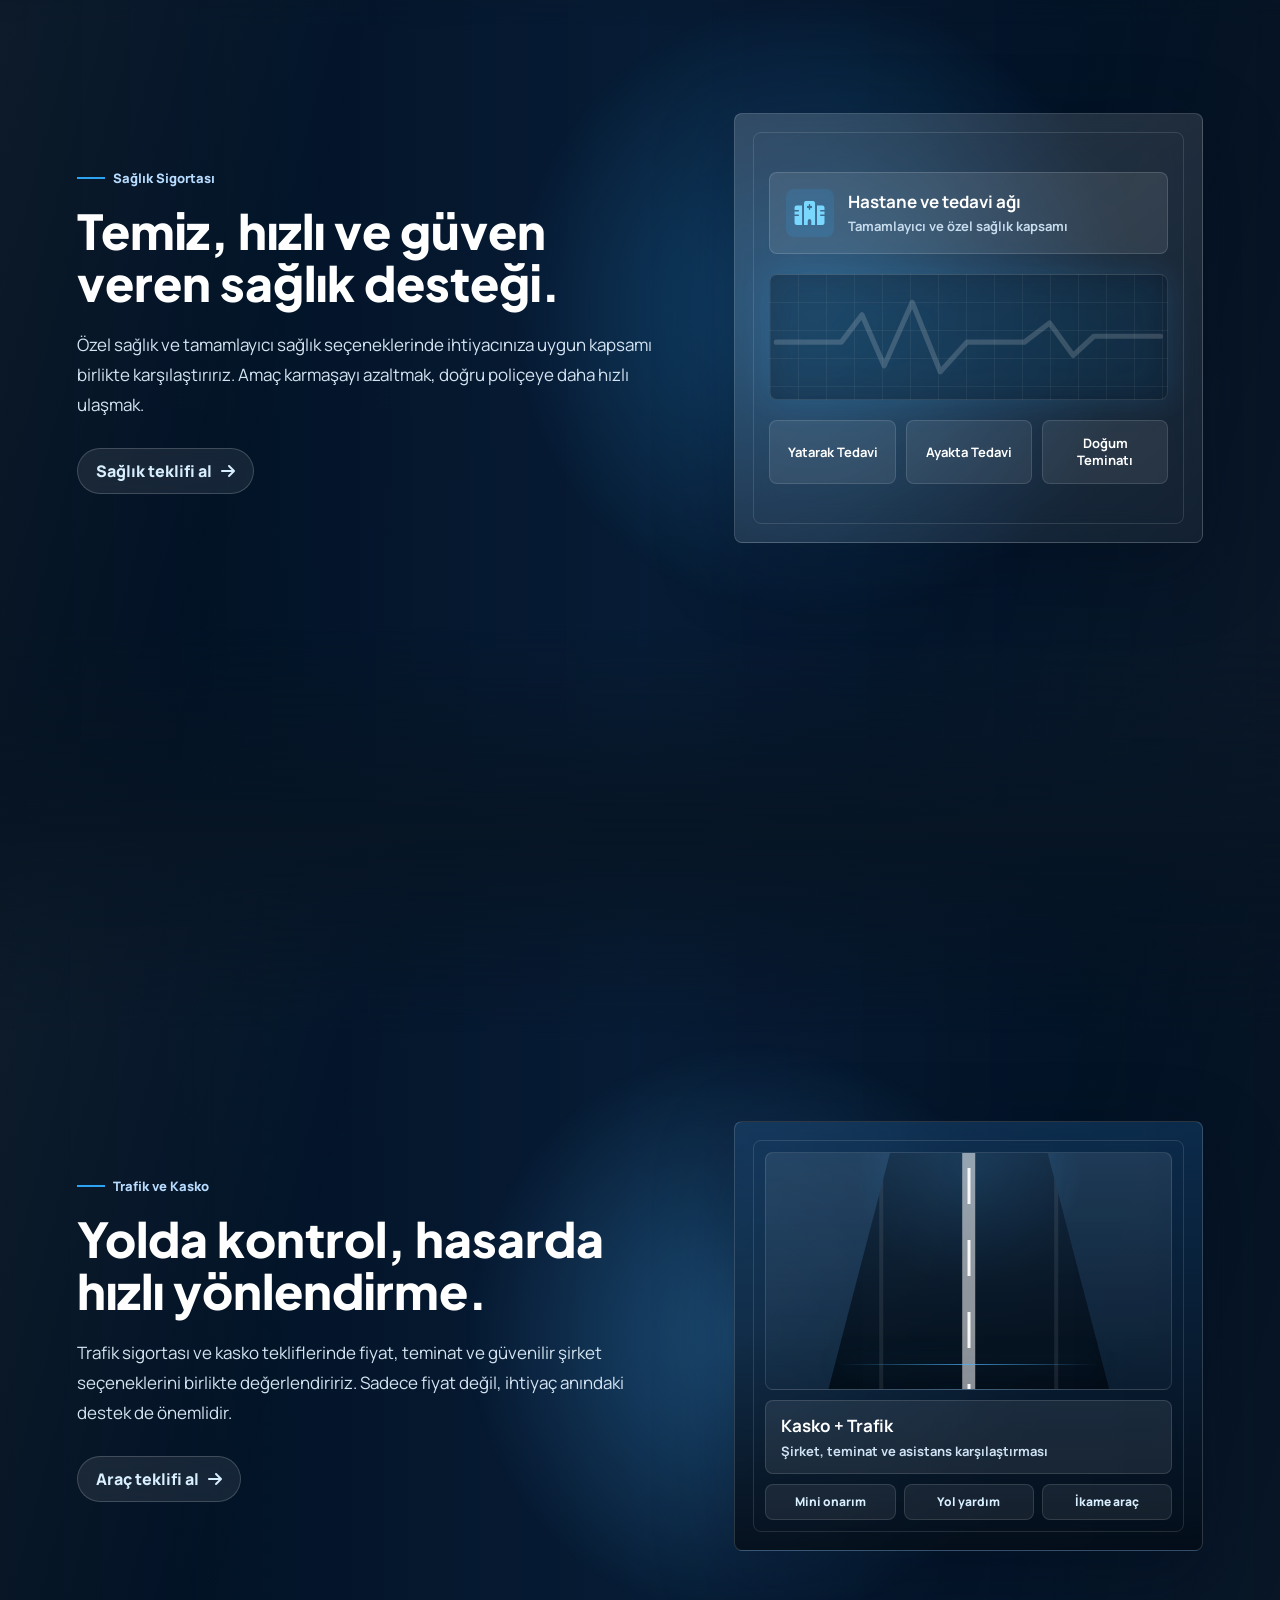
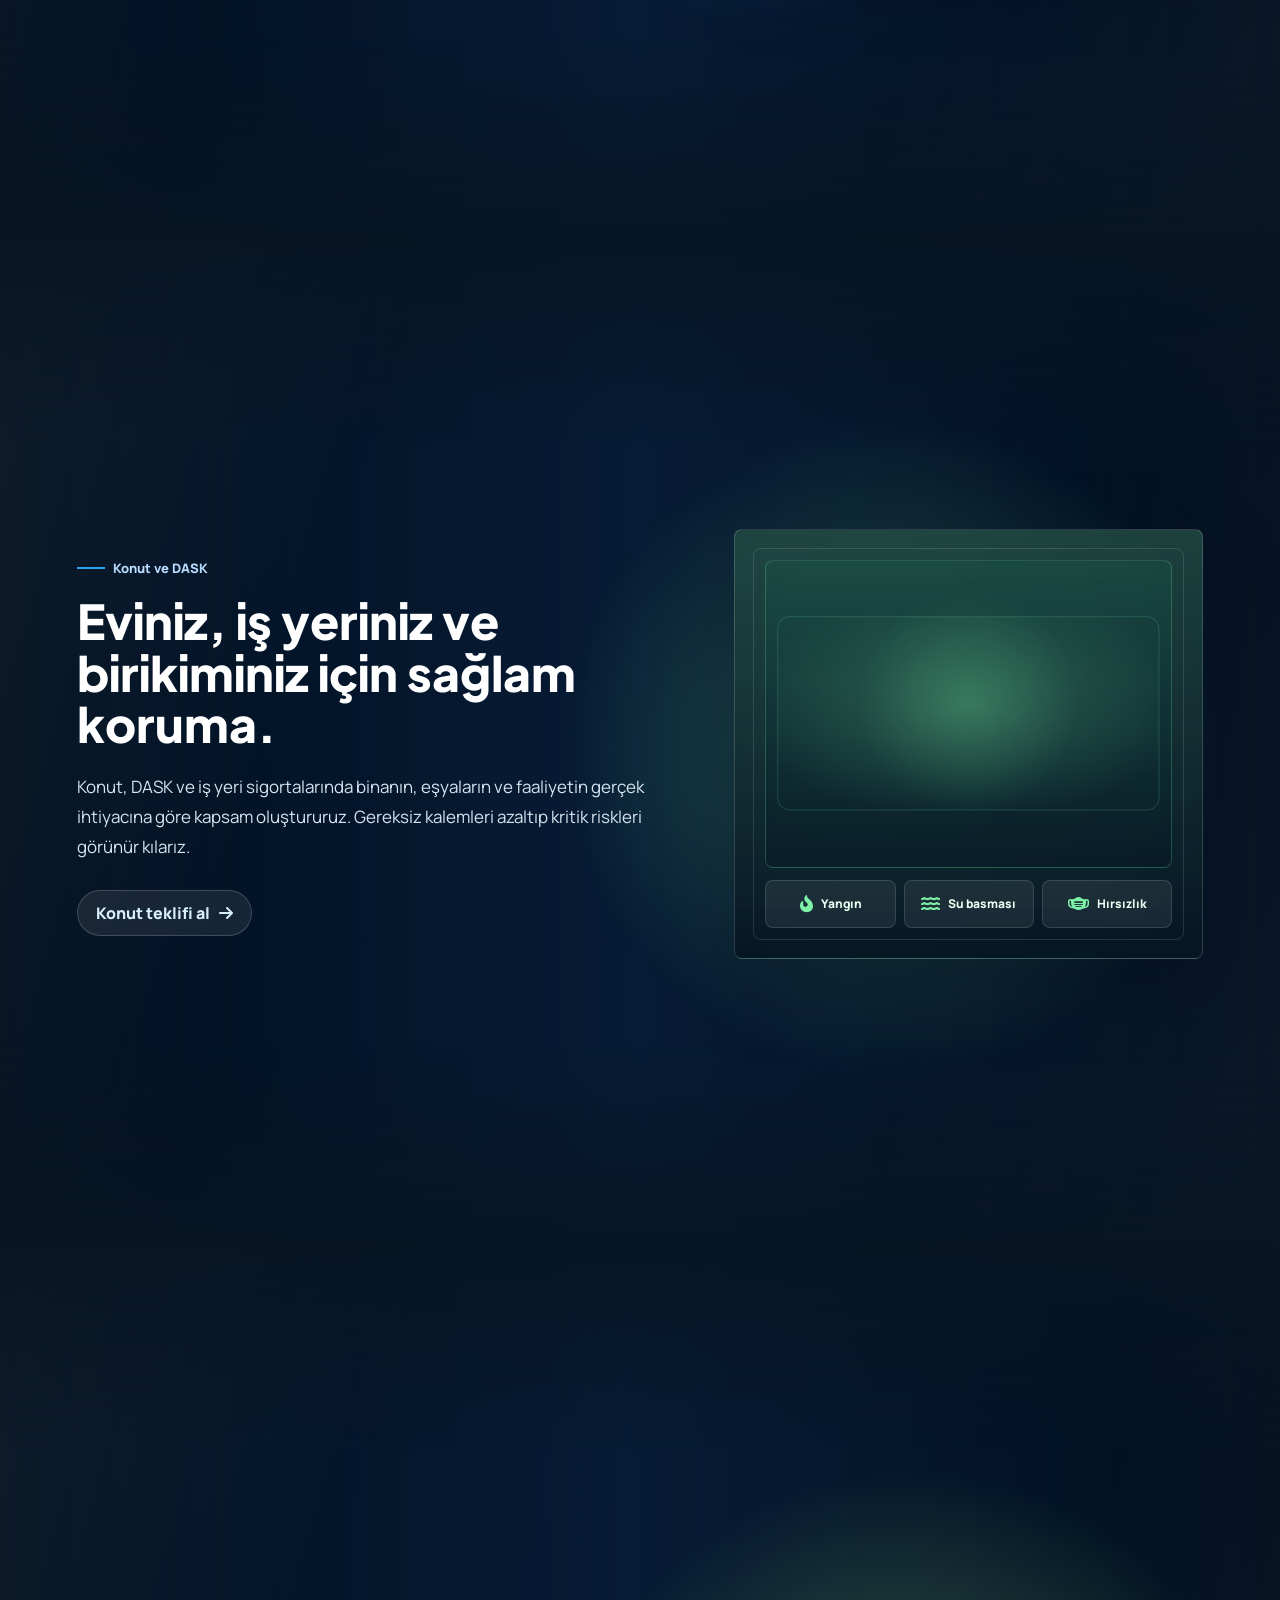
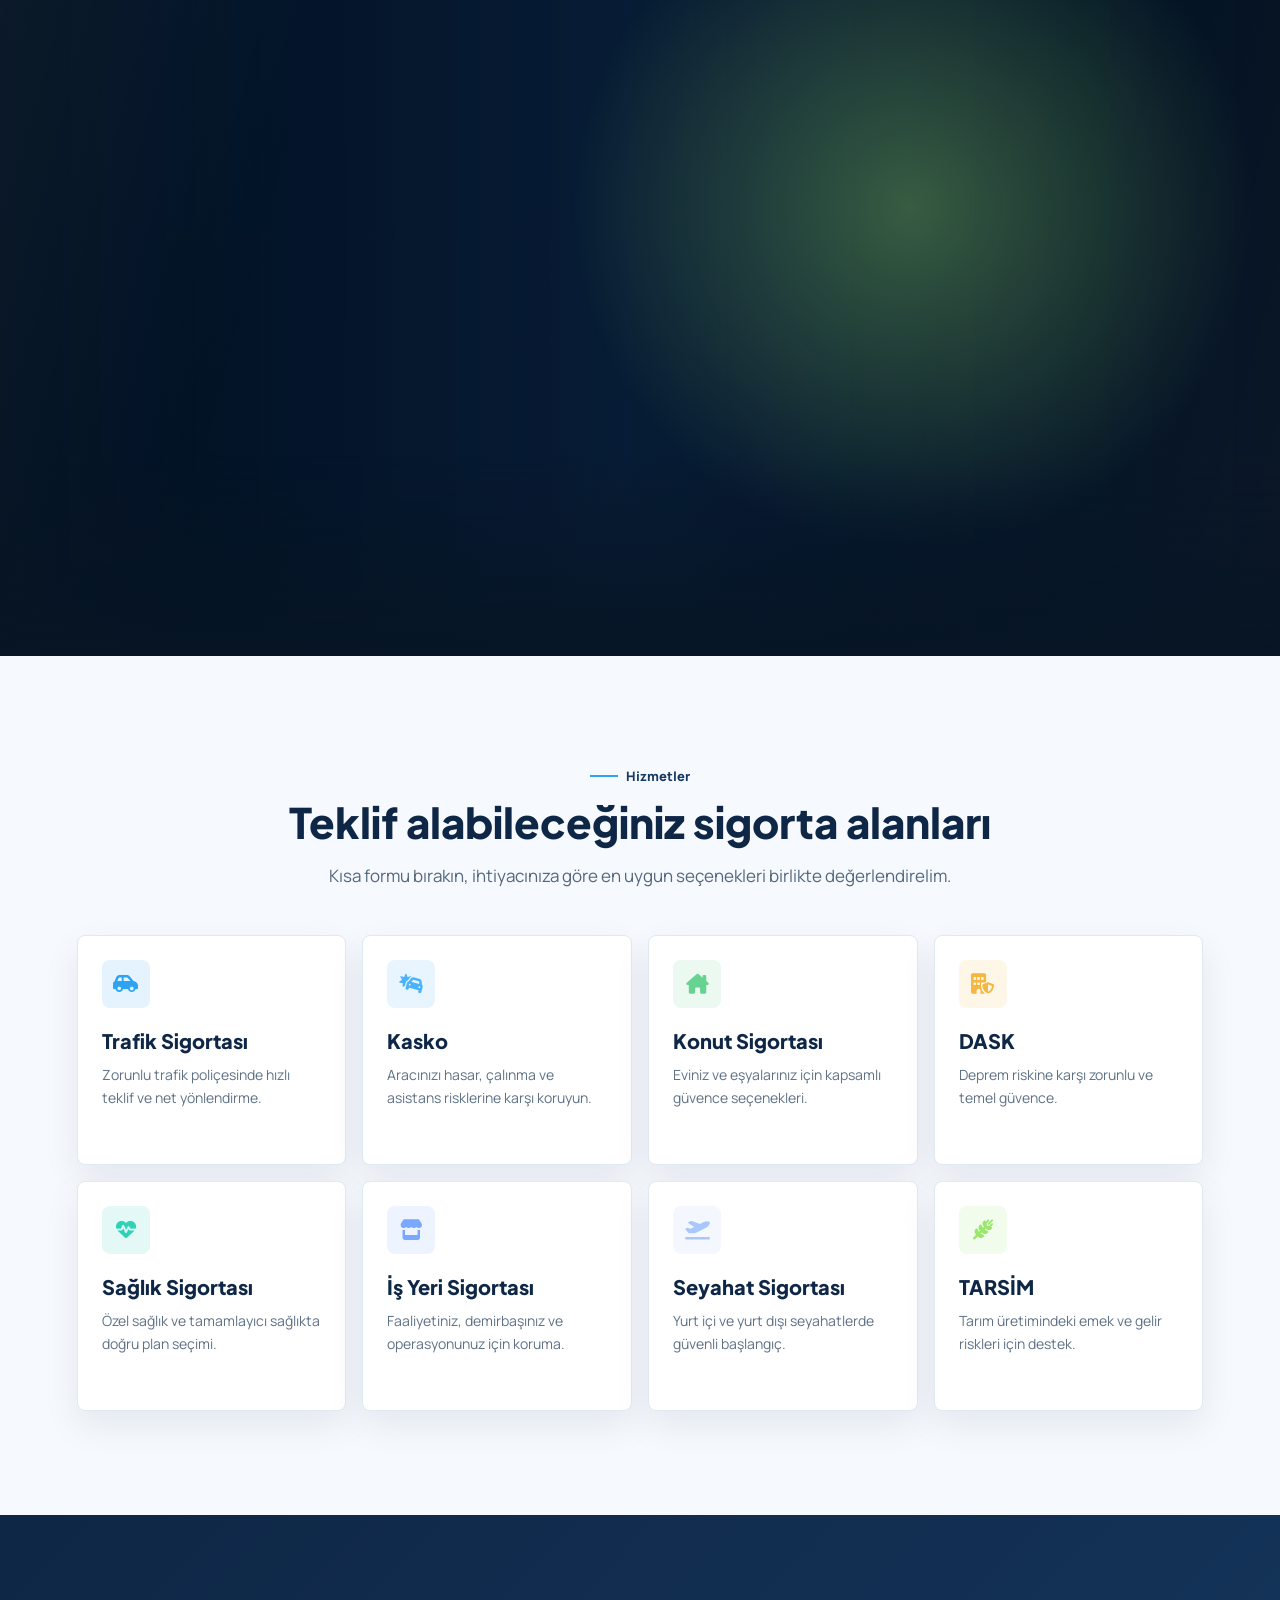
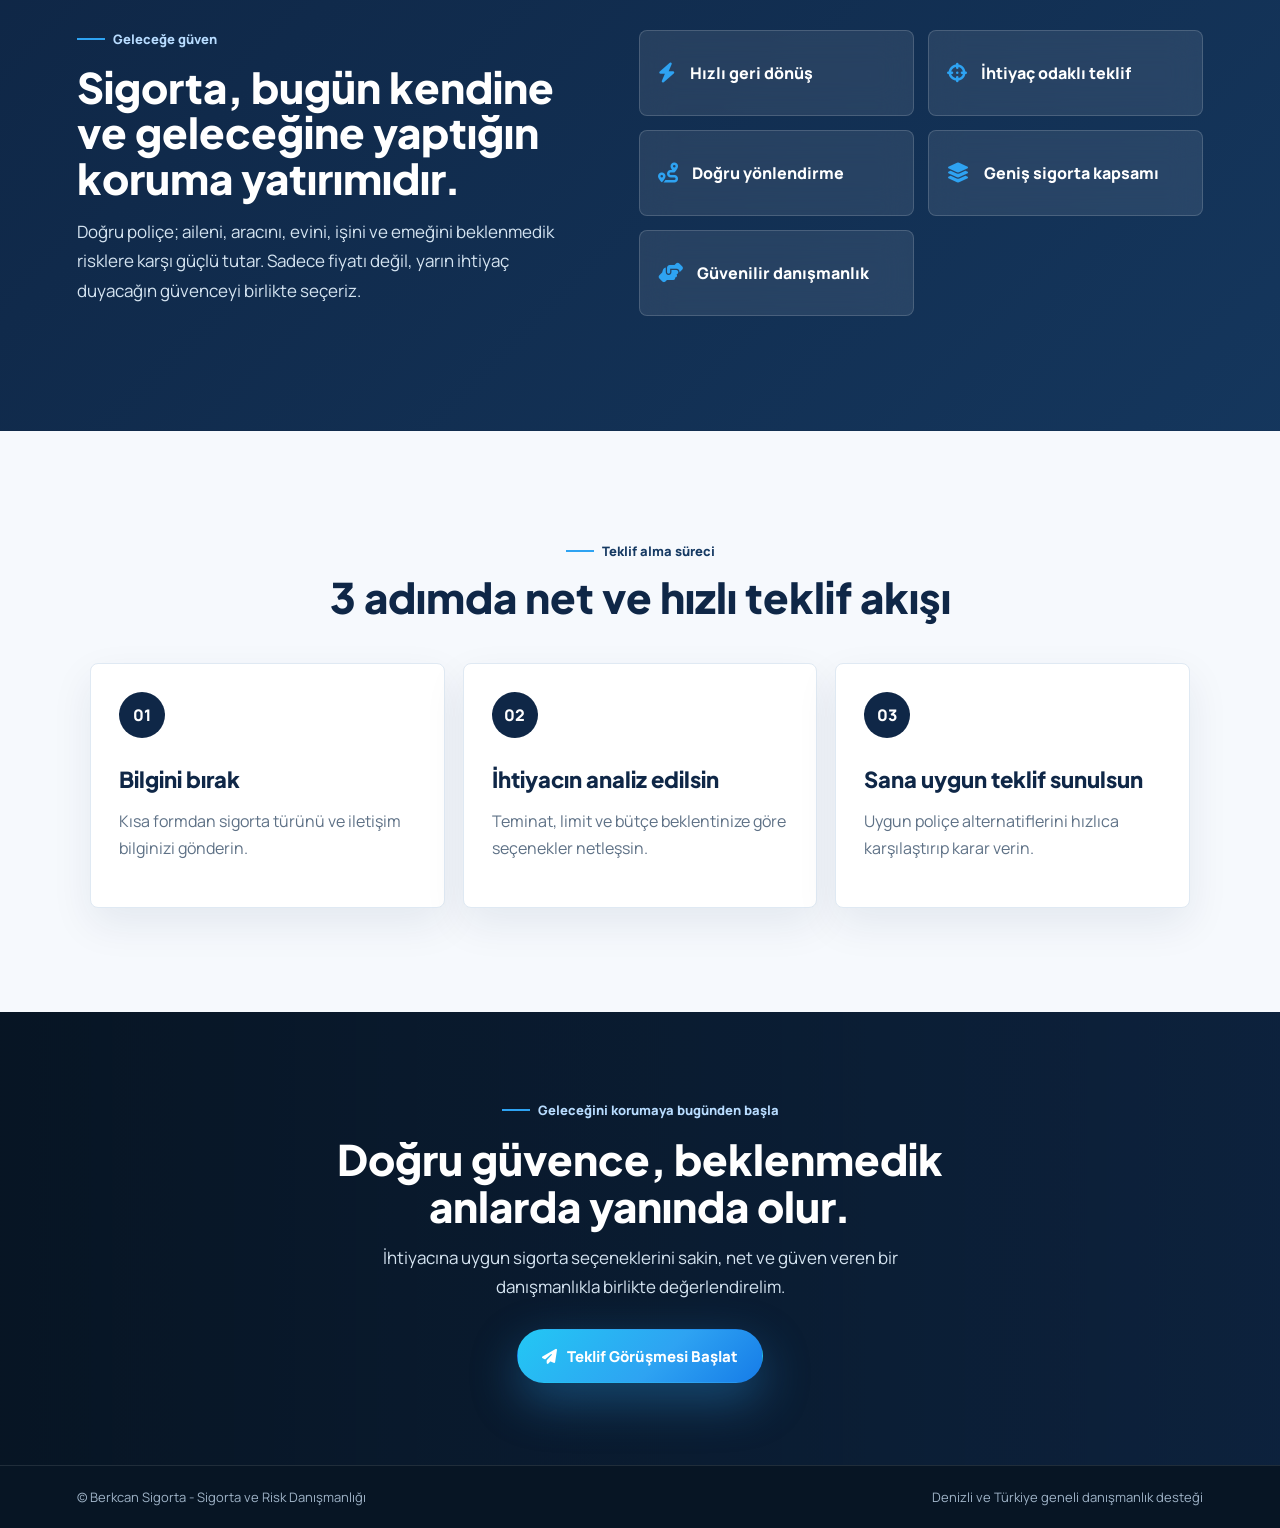
==== commit f08aa426: "WhatsApp akışı ve mobil görünümü güncelle" ====
--- a/index.html
+++ b/index.html
@@ -9,7 +9,7 @@
   <link rel="preconnect" href="https://fonts.gstatic.com" crossorigin>
   <link href="https://fonts.googleapis.com/css2?family=Manrope:wght@400;500;600;700;800&family=Plus+Jakarta+Sans:wght@600;700;800&display=swap" rel="stylesheet">
   <link rel="stylesheet" href="https://cdnjs.cloudflare.com/ajax/libs/font-awesome/6.5.0/css/all.min.css">
-  <link rel="stylesheet" href="assets/site.css?v=20260701-2">
+  <link rel="stylesheet" href="assets/site.css?v=20260701-3">
 </head>
 <body data-page="home">
   <header class="site-header" data-header>
@@ -358,6 +358,6 @@
     <span>Denizli ve Türkiye geneli danışmanlık desteği</span>
   </footer>
 
-  <script src="assets/site.js?v=20260701-2"></script>
+  <script src="assets/site.js?v=20260701-3"></script>
 </body>
 </html>
--- a/assets/site.css
+++ b/assets/site.css
@@ -2678,6 +2678,15 @@
   border: 0;
 }
 
+.btn.whatsapp-submit {
+  background: linear-gradient(135deg, #25d366, #18b85a 56%, #0d8f49);
+  box-shadow: 0 18px 44px rgba(18, 184, 90, 0.28);
+}
+
+.btn.whatsapp-submit:hover {
+  box-shadow: 0 20px 50px rgba(18, 184, 90, 0.36);
+}
+
 .prepared-link {
   margin-top: 12px;
 }
@@ -2691,6 +2700,10 @@
   margin: 14px 0 0;
   color: var(--secondary);
   font-weight: 800;
+}
+
+.form-status:empty {
+  display: none;
 }
 
 .reveal {
@@ -3140,9 +3153,32 @@
     font-size: 34px;
   }
 
-  .hero-actions,
-  .btn {
+  .hero {
+    min-height: auto;
+    display: block;
+    padding-top: 112px;
+    padding-bottom: 42px;
+  }
+
+  .hero-actions {
+    display: grid;
+    grid-template-columns: 1fr;
+    gap: 12px;
     width: 100%;
+    margin-top: 28px;
+  }
+
+  .hero-actions .btn,
+  .quote-form .btn {
+    width: 100%;
+  }
+
+  .hero-proof {
+    position: static;
+    display: grid;
+    grid-template-columns: 1fr;
+    gap: 10px;
+    margin-top: 18px;
   }
 
   .hero-proof span {
@@ -3173,6 +3209,30 @@
     min-height: 320px;
   }
 
+  .health-scene .scene-visual {
+    min-height: 390px;
+  }
+
+  .health-monitor {
+    gap: 14px;
+  }
+
+  .hospital-sign {
+    min-height: 70px;
+    padding: 12px;
+  }
+
+  .health-metrics {
+    grid-template-columns: repeat(3, minmax(0, 1fr));
+    gap: 7px;
+  }
+
+  .health-metrics b {
+    min-height: 58px;
+    padding: 8px 5px;
+    font-size: 11px;
+  }
+
   .risk-dashboard,
   .property-dashboard,
   .farm-dashboard {
@@ -3362,7 +3422,6 @@
     left: 72%;
   }
 
-  .metric-grid,
   .service-grid {
     grid-template-columns: 1fr;
   }
@@ -3400,6 +3459,12 @@
 
   .quote-form {
     padding: 22px;
+  }
+
+  .whatsapp-submit {
+    min-height: 58px;
+    padding: 0 16px;
+    font-size: 15px;
   }
 }
 
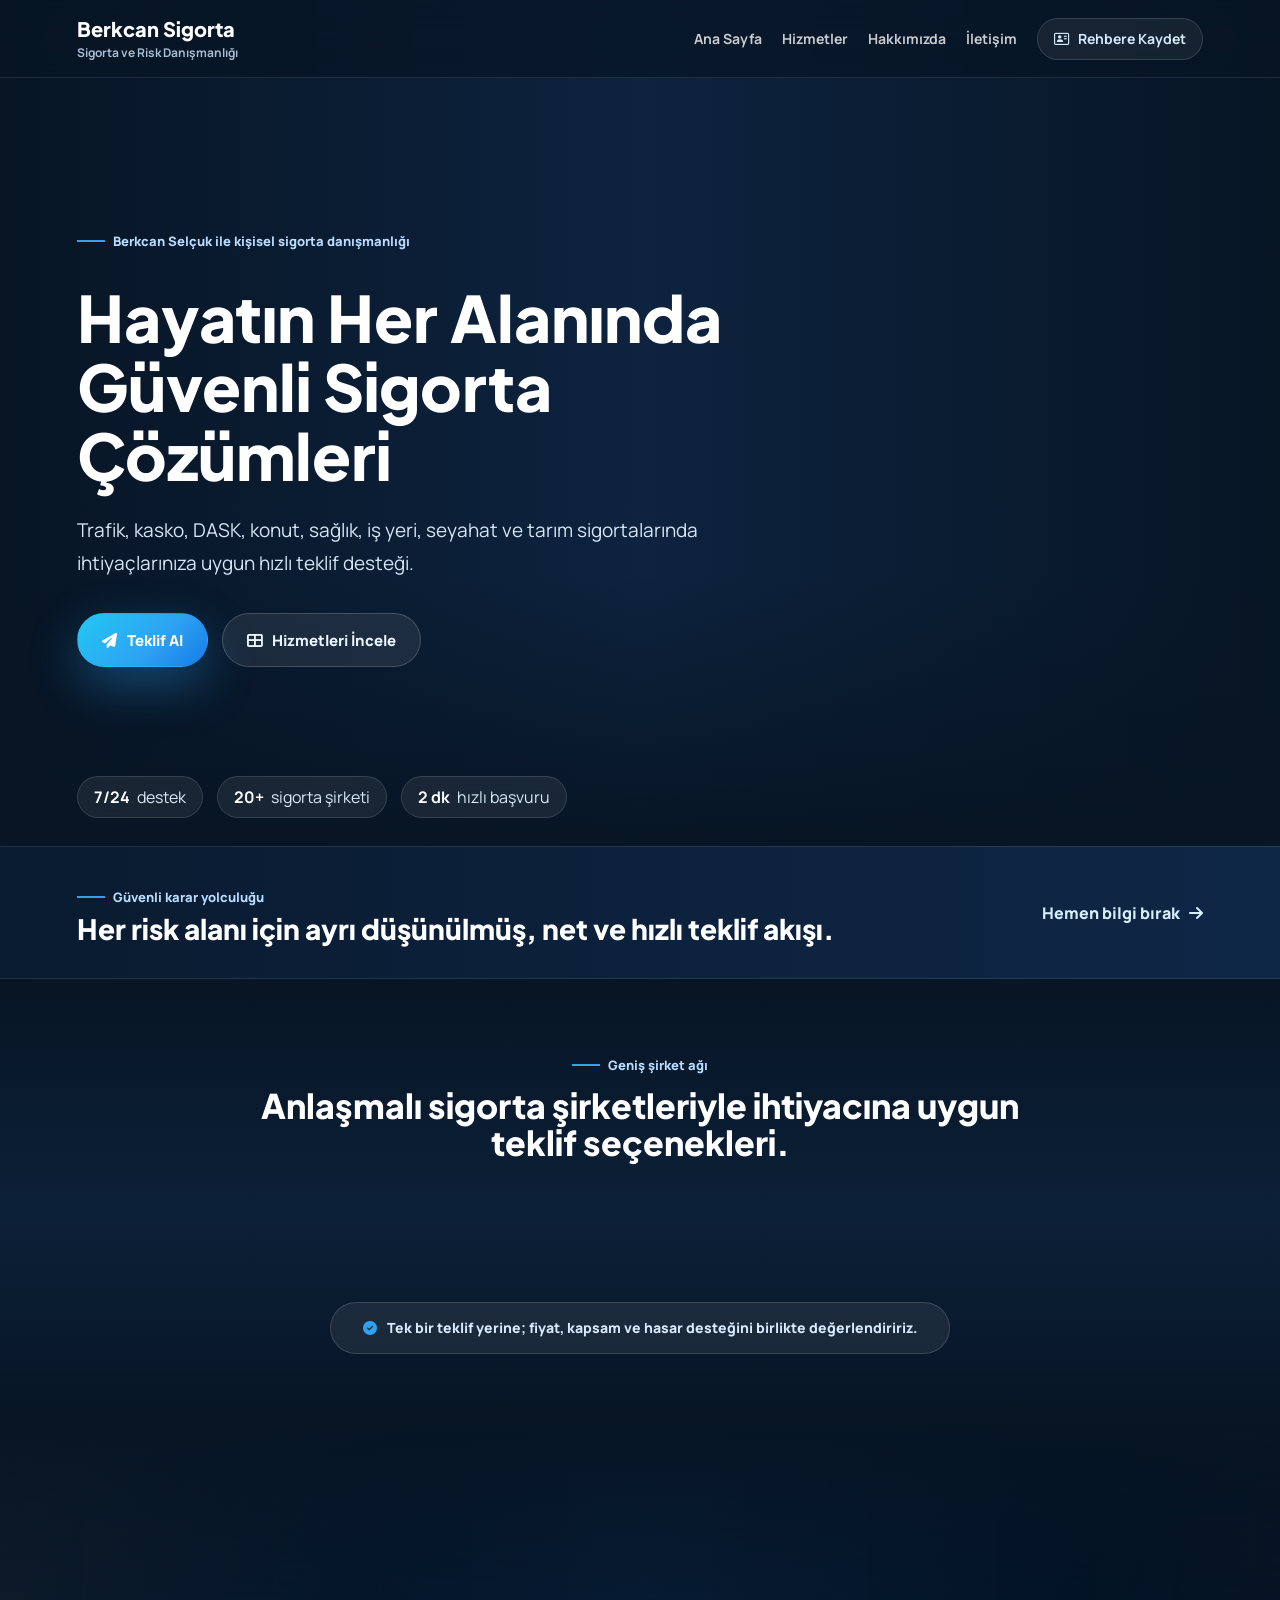
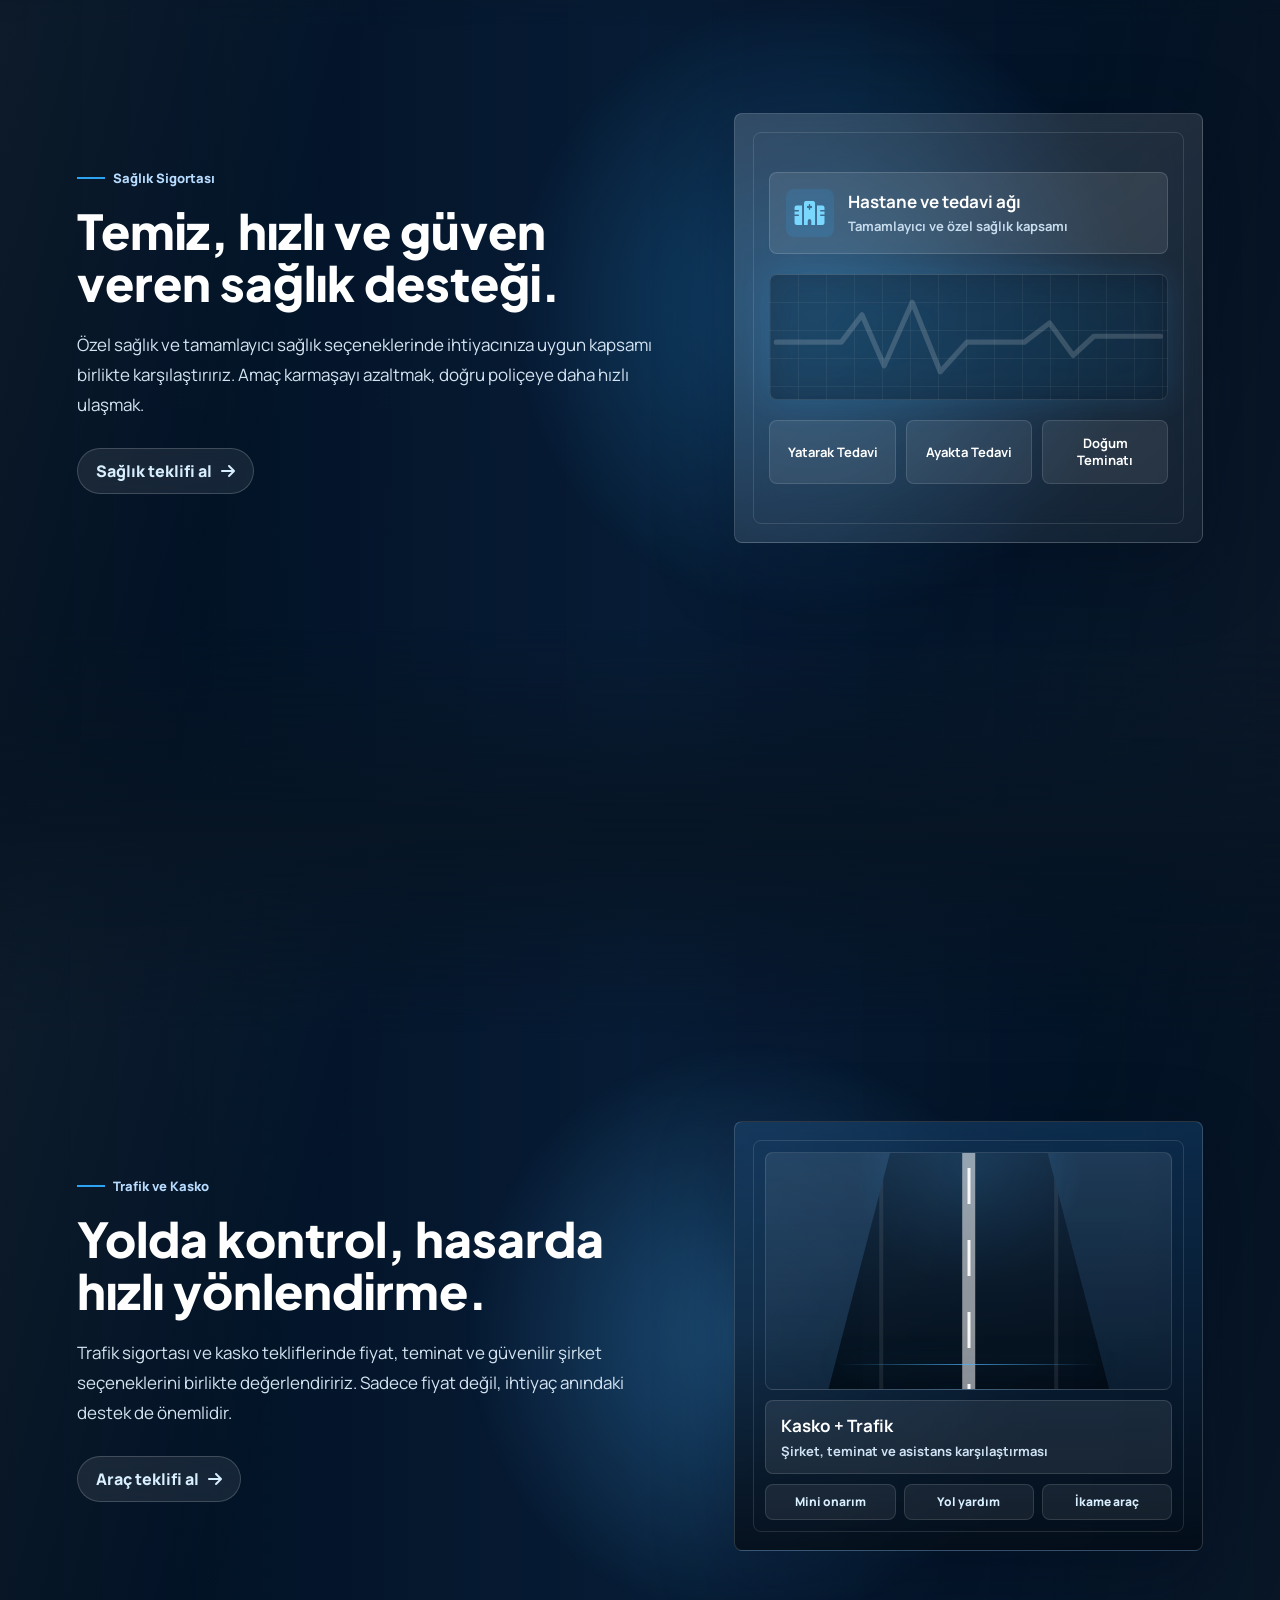
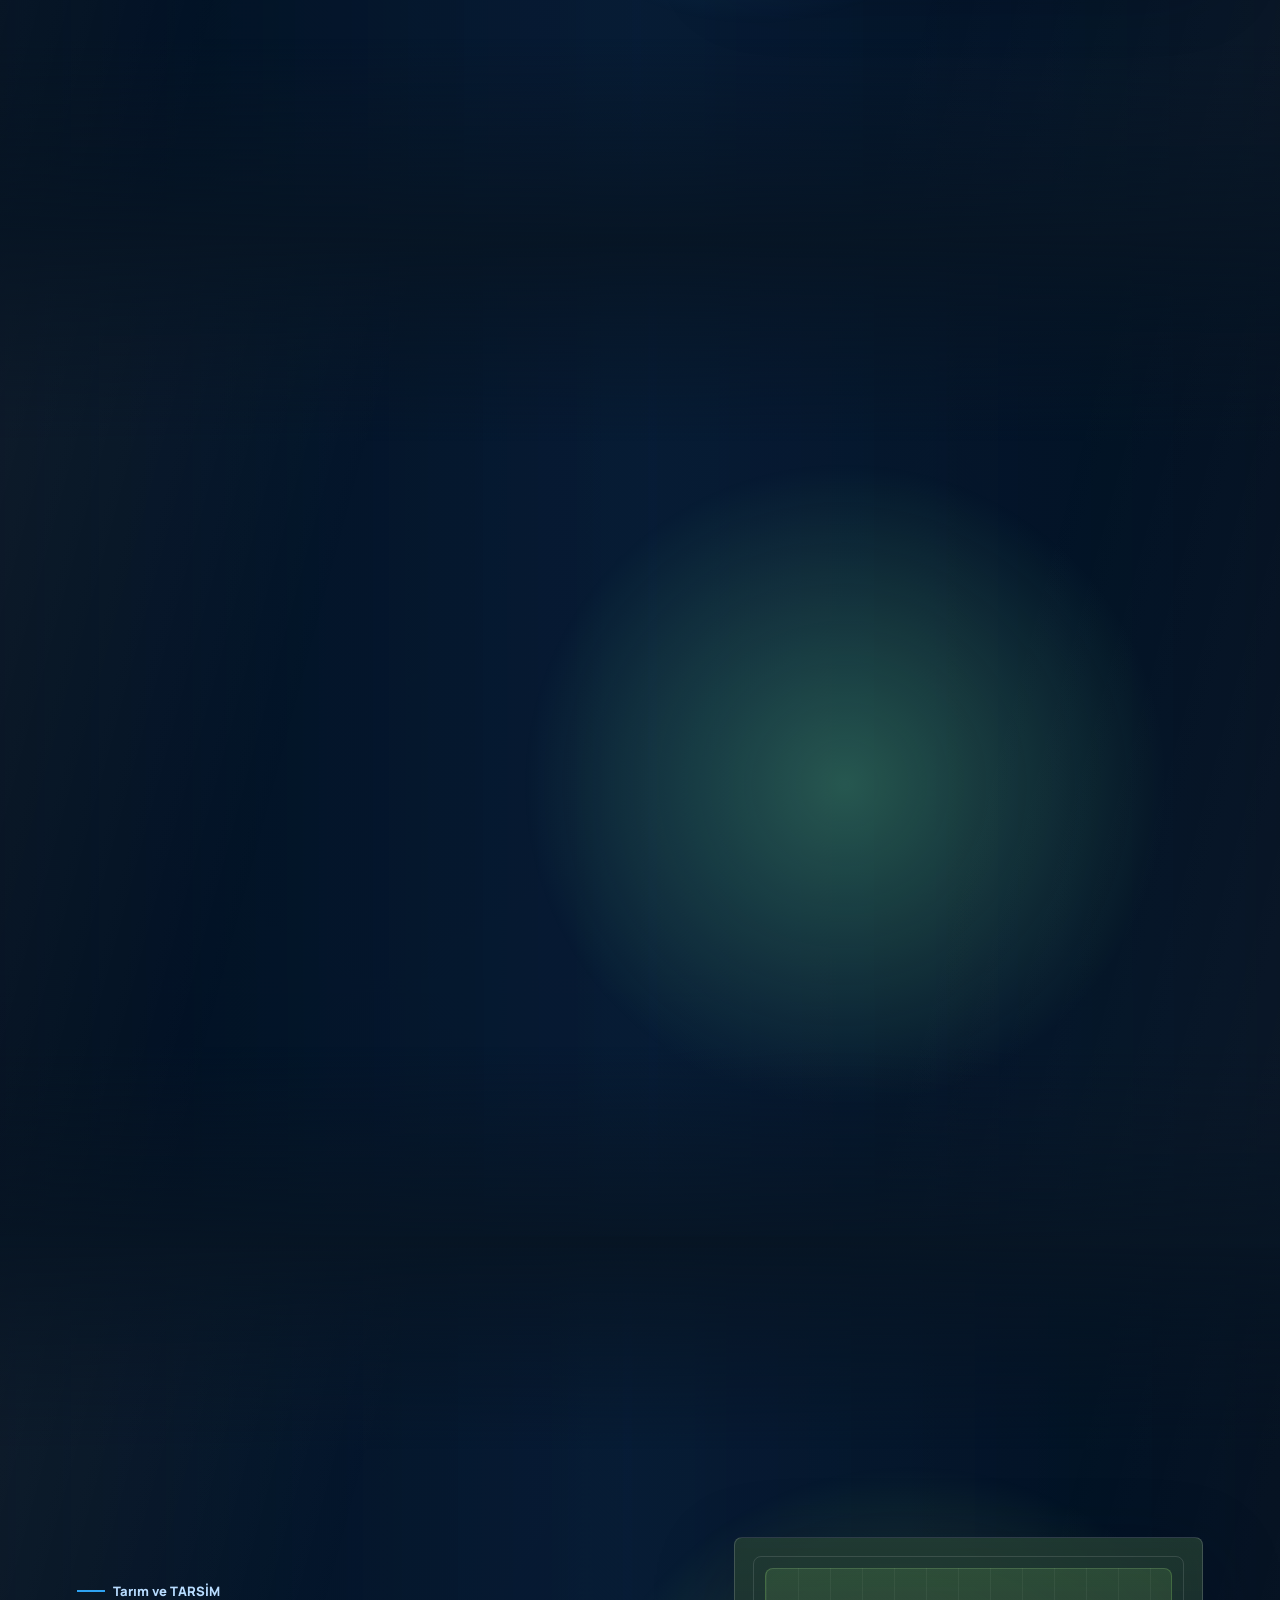
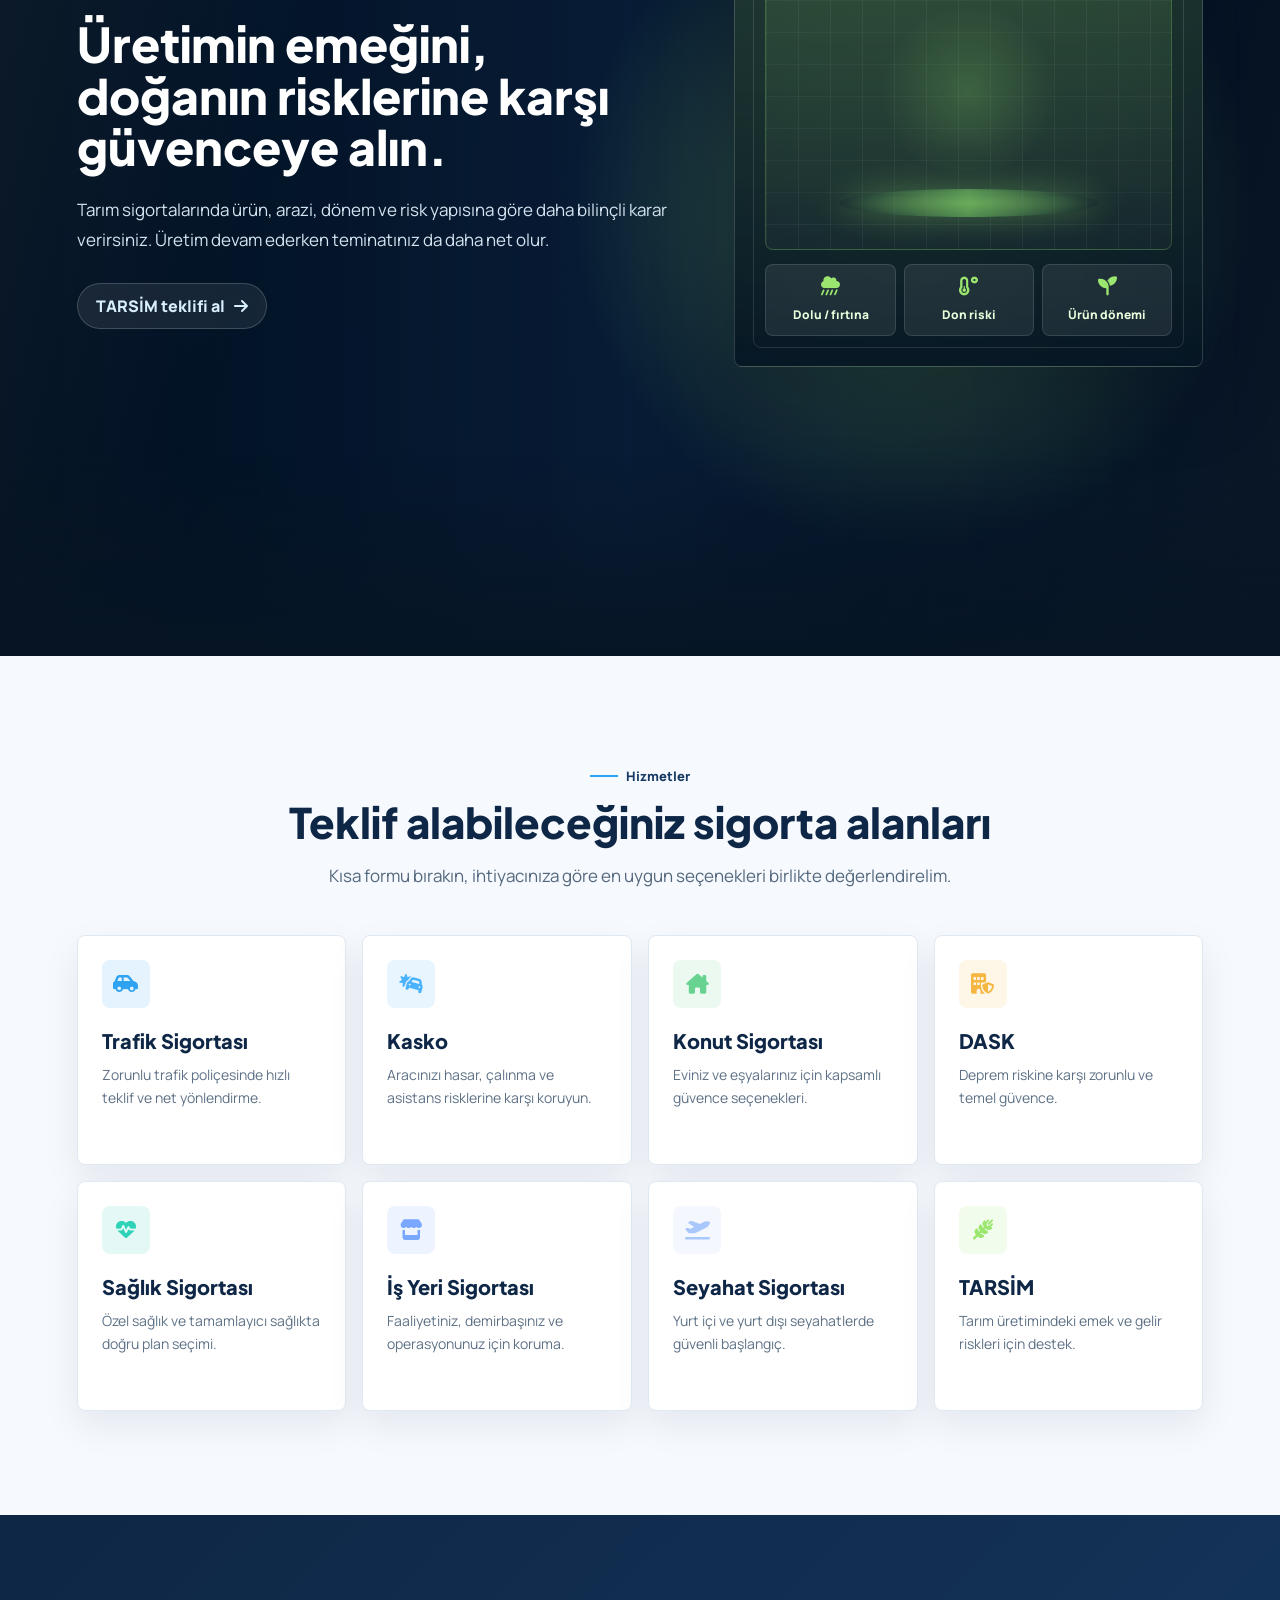
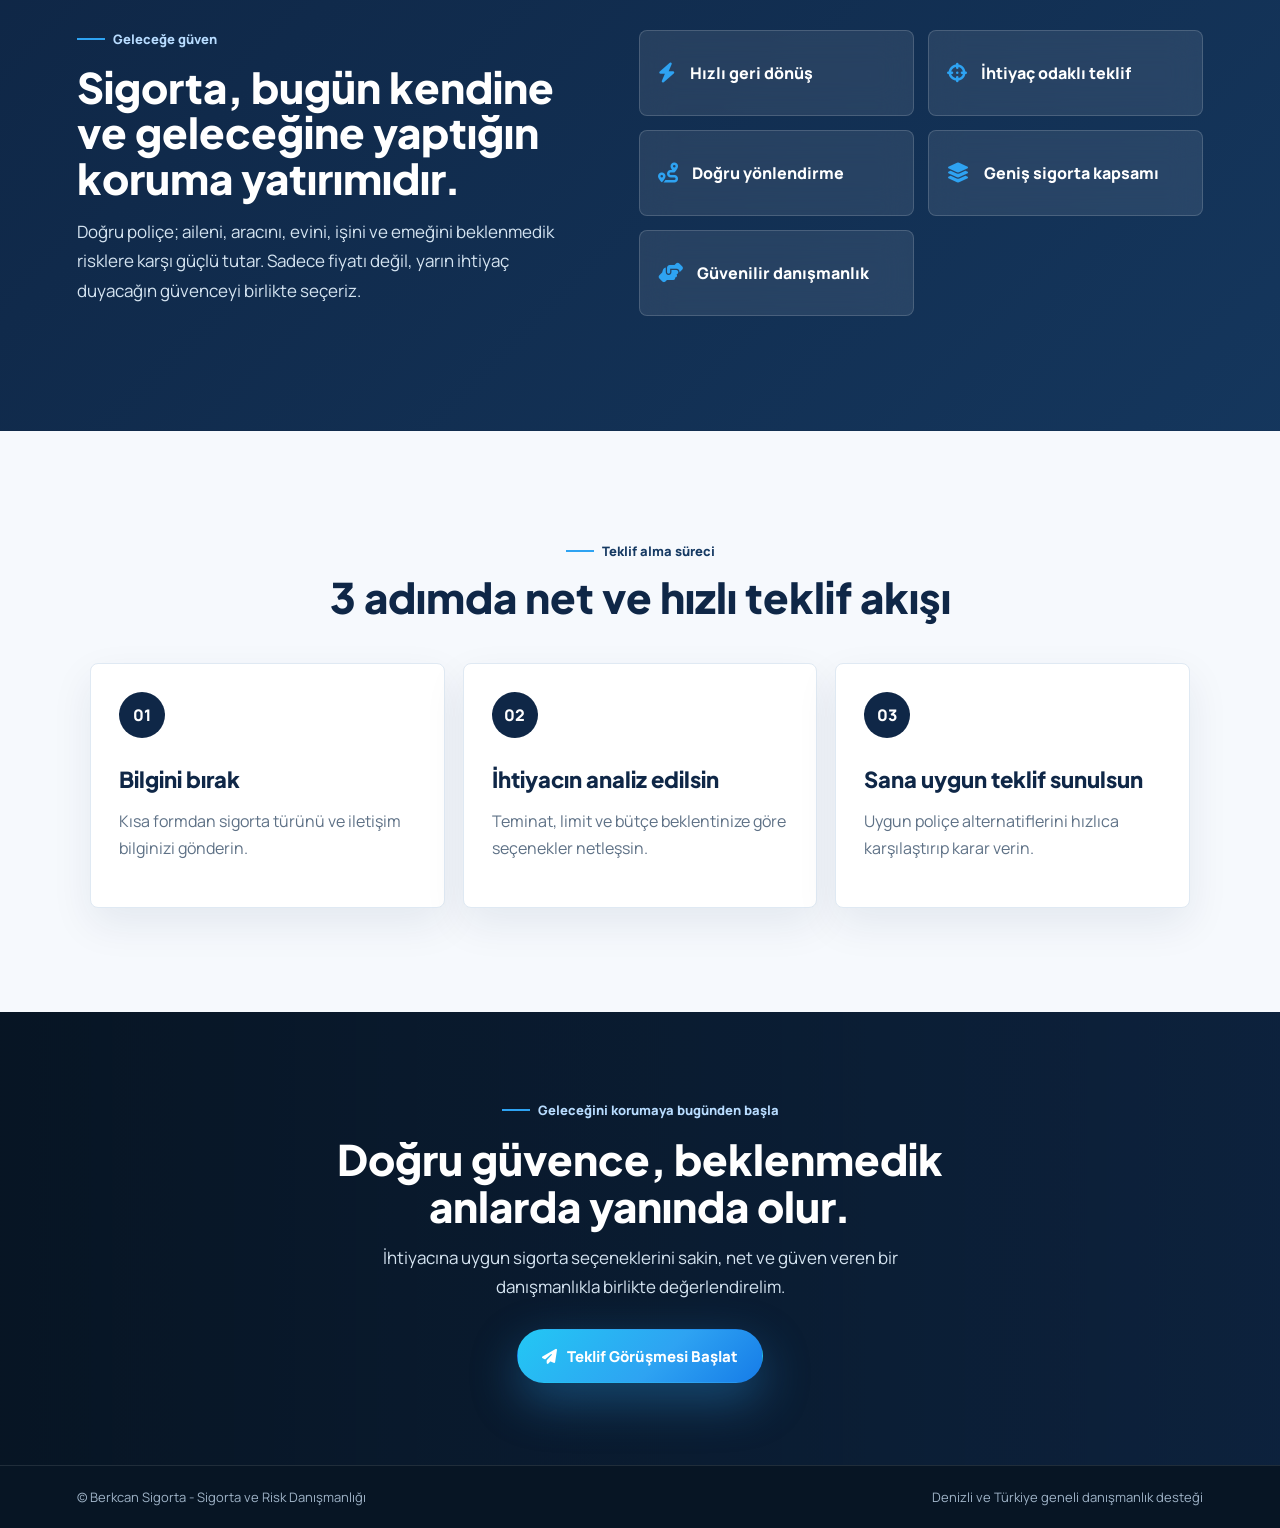
==== commit 6f92fe79: "Teklifleri doğrudan lead ekranına gönder" ====
--- a/index.html
+++ b/index.html
@@ -9,7 +9,7 @@
   <link rel="preconnect" href="https://fonts.gstatic.com" crossorigin>
   <link href="https://fonts.googleapis.com/css2?family=Manrope:wght@400;500;600;700;800&family=Plus+Jakarta+Sans:wght@600;700;800&display=swap" rel="stylesheet">
   <link rel="stylesheet" href="https://cdnjs.cloudflare.com/ajax/libs/font-awesome/6.5.0/css/all.min.css">
-  <link rel="stylesheet" href="assets/site.css?v=20260701-3">
+  <link rel="stylesheet" href="assets/site.css?v=20260701-4">
 </head>
 <body data-page="home">
   <header class="site-header" data-header>
@@ -358,6 +358,6 @@
     <span>Denizli ve Türkiye geneli danışmanlık desteği</span>
   </footer>
 
-  <script src="assets/site.js?v=20260701-3"></script>
+  <script src="assets/site.js?v=20260701-4"></script>
 </body>
 </html>
--- a/assets/site.css
+++ b/assets/site.css
@@ -2678,13 +2678,10 @@
   border: 0;
 }
 
-.btn.whatsapp-submit {
-  background: linear-gradient(135deg, #25d366, #18b85a 56%, #0d8f49);
-  box-shadow: 0 18px 44px rgba(18, 184, 90, 0.28);
-}
-
-.btn.whatsapp-submit:hover {
-  box-shadow: 0 20px 50px rgba(18, 184, 90, 0.36);
+.lead-submit:disabled {
+  cursor: wait;
+  opacity: 0.78;
+  transform: none;
 }
 
 .prepared-link {
@@ -2704,6 +2701,28 @@
 
 .form-status:empty {
   display: none;
+}
+
+.form-status.is-success,
+.form-status.is-error {
+  min-height: 48px;
+  display: flex;
+  align-items: center;
+  padding: 12px 14px;
+  border: 1px solid transparent;
+  border-radius: 8px;
+}
+
+.form-status.is-success {
+  border-color: rgba(26, 147, 86, 0.2);
+  background: rgba(26, 147, 86, 0.09);
+  color: #08733d;
+}
+
+.form-status.is-error {
+  border-color: rgba(190, 52, 52, 0.2);
+  background: rgba(190, 52, 52, 0.08);
+  color: #9d2525;
 }
 
 .reveal {
@@ -3461,7 +3480,7 @@
     padding: 22px;
   }
 
-  .whatsapp-submit {
+  .lead-submit {
     min-height: 58px;
     padding: 0 16px;
     font-size: 15px;
